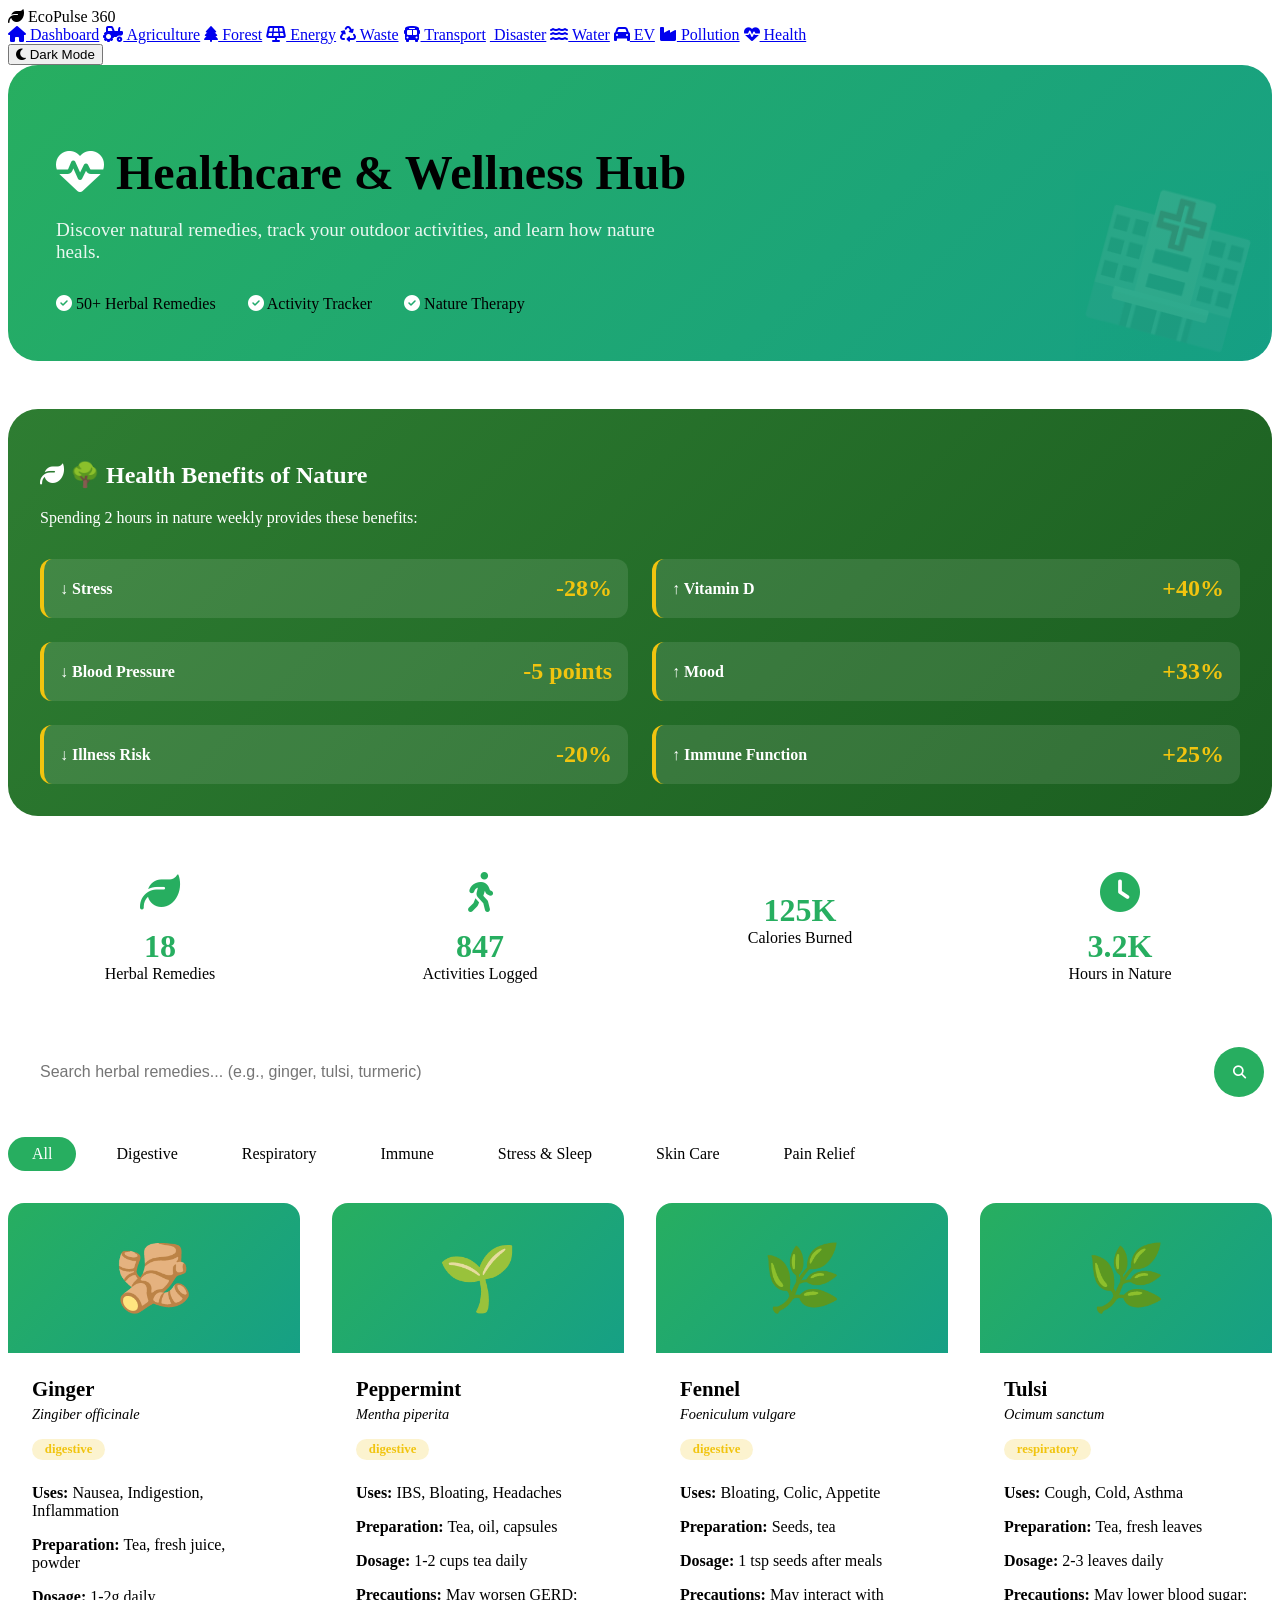
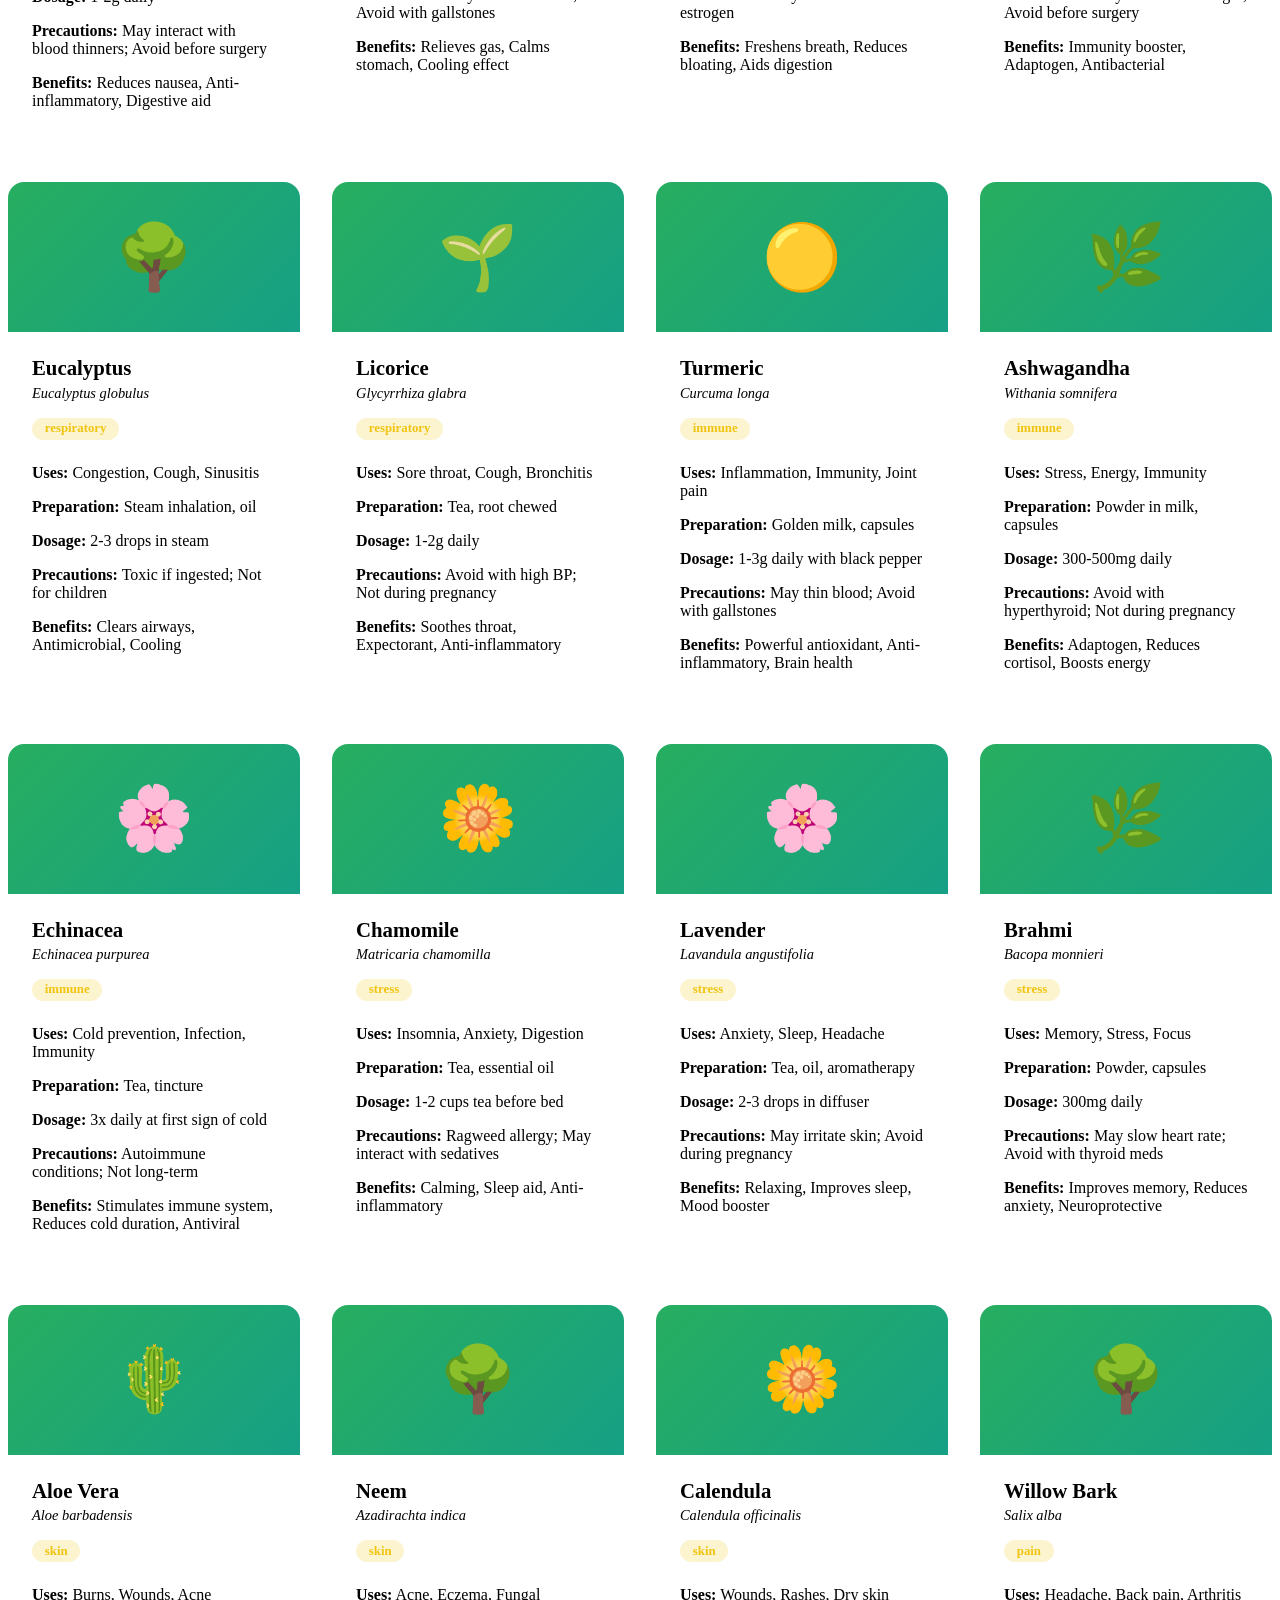
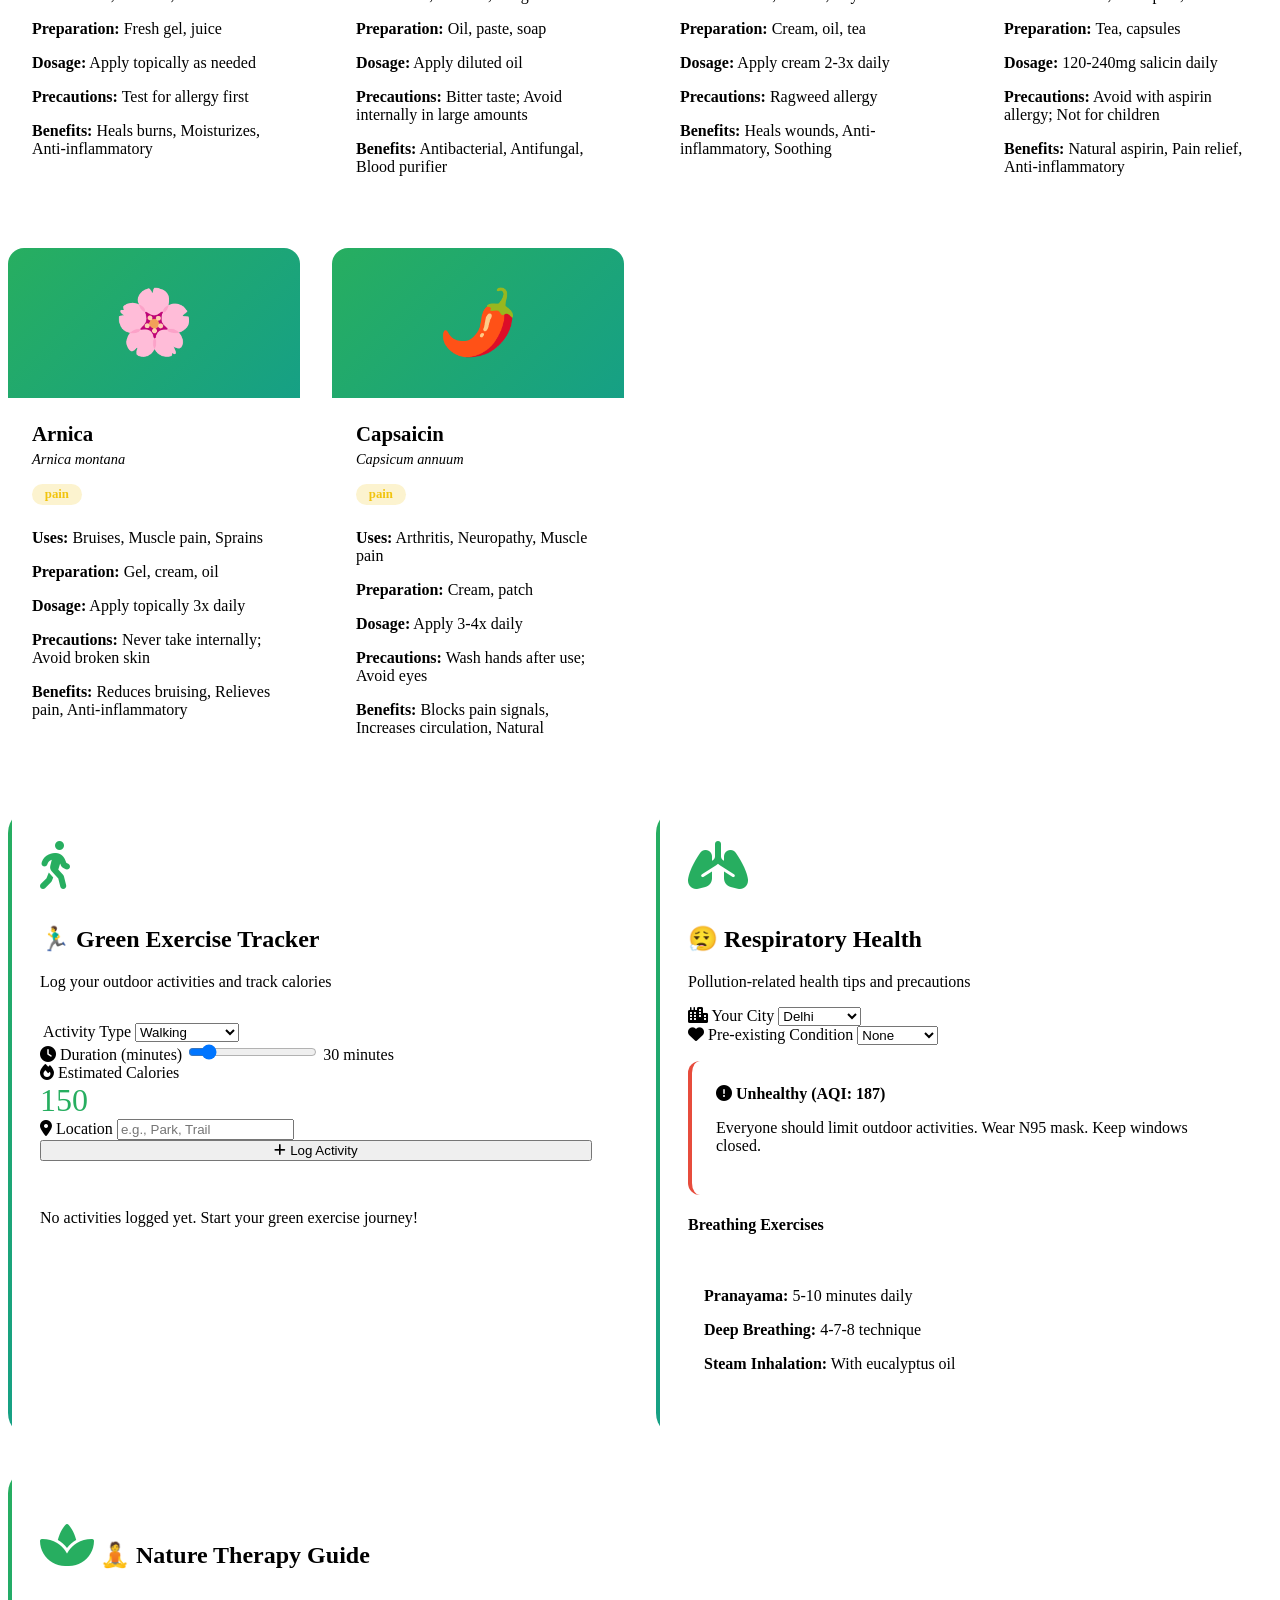
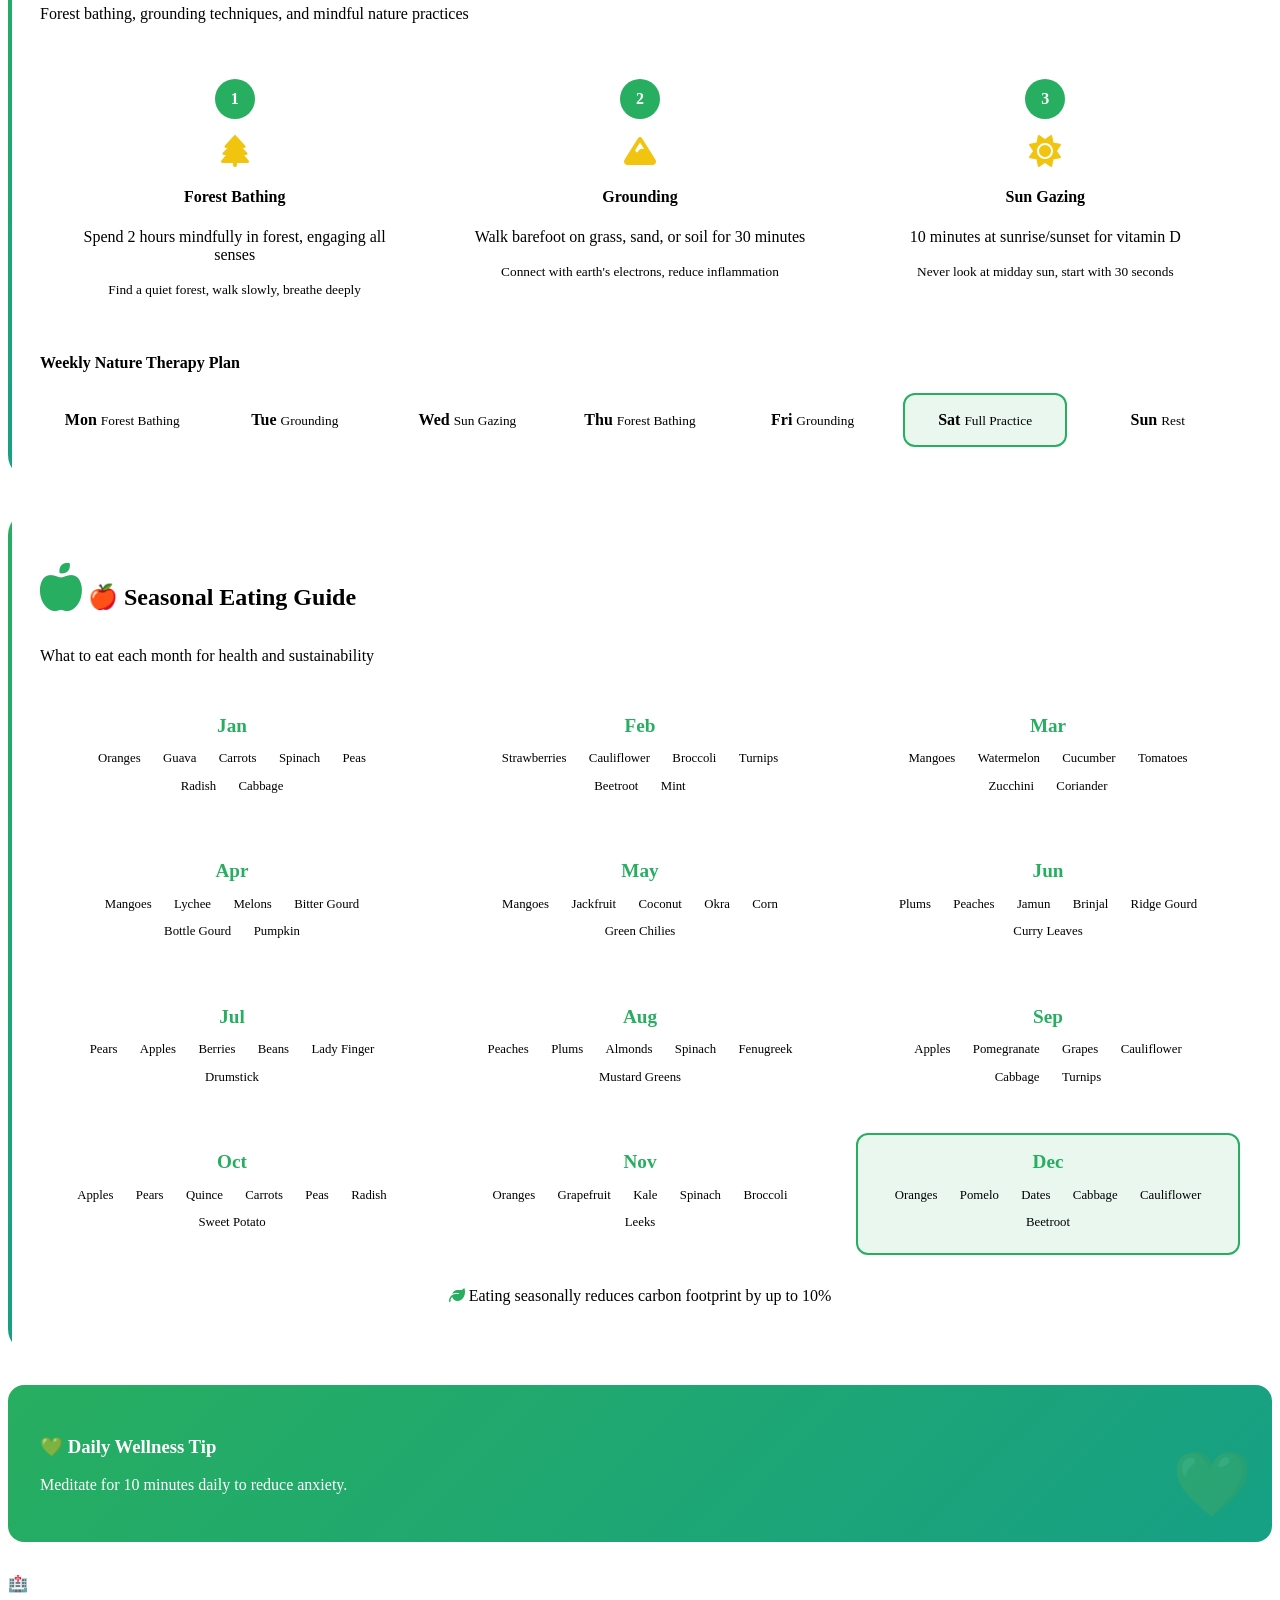
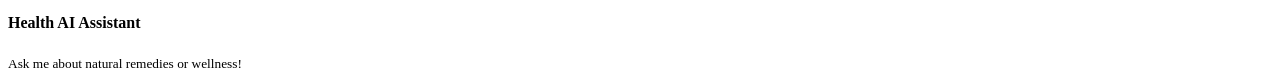
==== healthcare.html @ 7c6b1d1d "Add files via upload" ====
<!DOCTYPE html>
<html lang="en" data-theme="dark">
<head>
    <meta charset="UTF-8">
    <meta name="viewport" content="width=device-width, initial-scale=1.0">
    <title>EcoPulse 360 - Healthcare & Wellness Hub</title>
    <link rel="stylesheet" href="https://cdnjs.cloudflare.com/ajax/libs/font-awesome/6.4.0/css/all.min.css">
    <link rel="stylesheet" href="css/style.css">
    <style>
        /* Healthcare Module Specific Styles */
        .healthcare-hero {
            background: linear-gradient(135deg, #27ae60, #16a085);
            border-radius: 30px;
            padding: 3rem;
            margin-bottom: 3rem;
            position: relative;
            overflow: hidden;
        }
        
        .healthcare-hero::before {
            content: '🏥';
            position: absolute;
            right: 20px;
            bottom: 20px;
            font-size: 8rem;
            opacity: 0.1;
            transform: rotate(15deg);
        }
        
        .health-stats {
            display: grid;
            grid-template-columns: repeat(4, 1fr);
            gap: 1rem;
            margin-bottom: 2rem;
        }
        
        .health-stat-card {
            background: var(--bg-card);
            border-radius: 16px;
            padding: 1.5rem;
            text-align: center;
            border: 1px solid var(--border-color);
            transition: all 0.3s ease;
        }
        
        .health-stat-card:hover {
            transform: translateY(-5px);
            border-color: #27ae60;
            box-shadow: 0 10px 30px rgba(39, 174, 96, 0.2);
        }
        
        .health-stat-icon {
            font-size: 2.5rem;
            color: #27ae60;
            margin-bottom: 1rem;
        }
        
        .health-stat-value {
            font-size: 2rem;
            font-weight: 700;
            color: #27ae60;
        }
        
        .calculator-grid {
            display: grid;
            grid-template-columns: repeat(auto-fit, minmax(400px, 1fr));
            gap: 2rem;
            margin: 2rem 0;
        }
        
        .health-card {
            background: var(--bg-card);
            border-radius: 24px;
            padding: 2rem;
            border: 1px solid var(--border-color);
            transition: all 0.3s ease;
            position: relative;
            overflow: hidden;
        }
        
        .health-card:hover {
            transform: translateY(-5px);
            border-color: #27ae60;
            box-shadow: 0 20px 40px rgba(39, 174, 96, 0.2);
        }
        
        .health-card::after {
            content: '';
            position: absolute;
            top: 0;
            left: 0;
            width: 4px;
            height: 100%;
            background: linear-gradient(180deg, #27ae60, #16a085);
        }
        
        .health-icon {
            font-size: 3rem;
            margin-bottom: 1rem;
            color: #27ae60;
            animation: float 3s ease-in-out infinite;
        }
        
        .herb-grid {
            display: grid;
            grid-template-columns: repeat(auto-fit, minmax(280px, 1fr));
            gap: 2rem;
            margin: 2rem 0;
        }
        
        .herb-card {
            background: var(--bg-primary);
            border-radius: 16px;
            overflow: hidden;
            border: 1px solid var(--border-color);
            transition: all 0.3s ease;
        }
        
        .herb-card:hover {
            transform: translateY(-5px);
            border-color: #27ae60;
            box-shadow: 0 10px 30px rgba(39, 174, 96, 0.2);
        }
        
        .herb-image {
            height: 150px;
            background: linear-gradient(135deg, #27ae60, #16a085);
            display: flex;
            align-items: center;
            justify-content: center;
            font-size: 4rem;
            color: white;
        }
        
        .herb-content {
            padding: 1.5rem;
        }
        
        .herb-name {
            font-size: 1.3rem;
            font-weight: 600;
            margin-bottom: 0.3rem;
        }
        
        .herb-scientific {
            font-style: italic;
            color: var(--text-secondary);
            font-size: 0.9rem;
            margin-bottom: 1rem;
        }
        
        .precaution-badge {
            display: inline-block;
            padding: 0.2rem 0.8rem;
            background: rgba(241, 196, 15, 0.2);
            color: #f1c40f;
            border-radius: 20px;
            font-size: 0.8rem;
            font-weight: 600;
            margin-right: 0.5rem;
            margin-bottom: 0.5rem;
        }
        
        .nature-benefits {
            background: linear-gradient(135deg, #2e7d32, #1b5e20);
            border-radius: 30px;
            padding: 2rem;
            margin: 2rem 0;
            color: white;
        }
        
        .benefits-grid {
            display: grid;
            grid-template-columns: repeat(2, 1fr);
            gap: 1.5rem;
            margin-top: 2rem;
        }
        
        .benefit-item {
            display: flex;
            justify-content: space-between;
            align-items: center;
            padding: 1rem;
            background: rgba(255,255,255,0.1);
            border-radius: 12px;
            border-left: 4px solid #f1c40f;
        }
        
        .benefit-label {
            font-weight: 600;
        }
        
        .benefit-value {
            font-size: 1.5rem;
            font-weight: 700;
            color: #f1c40f;
        }
        
        .exercise-log {
            max-height: 300px;
            overflow-y: auto;
            margin: 1rem 0;
        }
        
        .log-entry {
            display: flex;
            justify-content: space-between;
            align-items: center;
            padding: 1rem;
            background: var(--bg-primary);
            border-radius: 8px;
            margin-bottom: 0.5rem;
            border-left: 4px solid #27ae60;
        }
        
        .log-date {
            color: var(--text-muted);
            font-size: 0.9rem;
        }
        
        .log-activity {
            font-weight: 600;
        }
        
        .log-calories {
            color: #27ae60;
            font-weight: 600;
        }
        
        .therapy-guide {
            display: grid;
            grid-template-columns: repeat(3, 1fr);
            gap: 1rem;
            margin: 2rem 0;
        }
        
        .therapy-step {
            text-align: center;
            padding: 1.5rem;
            background: var(--bg-primary);
            border-radius: 12px;
            position: relative;
        }
        
        .step-number {
            width: 40px;
            height: 40px;
            background: #27ae60;
            color: white;
            border-radius: 50%;
            display: flex;
            align-items: center;
            justify-content: center;
            font-weight: 700;
            margin: 0 auto 1rem;
        }
        
        .seasonal-calendar {
            display: grid;
            grid-template-columns: repeat(3, 1fr);
            gap: 1.5rem;
            margin: 2rem 0;
        }
        
        .month-card {
            background: var(--bg-primary);
            border-radius: 12px;
            padding: 1rem;
            text-align: center;
            border: 2px solid transparent;
            transition: all 0.3s ease;
        }
        
        .month-card.current {
            border-color: #27ae60;
            background: rgba(39, 174, 96, 0.1);
        }
        
        .month-name {
            font-size: 1.2rem;
            font-weight: 600;
            margin-bottom: 0.5rem;
            color: #27ae60;
        }
        
        .food-item {
            display: inline-block;
            padding: 0.2rem 0.5rem;
            background: var(--bg-card);
            border-radius: 20px;
            font-size: 0.8rem;
            margin: 0.2rem;
        }
        
        .respiratory-card {
            background: var(--bg-primary);
            border-radius: 12px;
            padding: 1.5rem;
            margin: 1rem 0;
            border-left: 4px solid;
        }
        
        .respiratory-card.green { border-left-color: #27ae60; }
        .respiratory-card.yellow { border-left-color: #f1c40f; }
        .respiratory-card.red { border-left-color: #e74c3c; }
        
        .search-box {
            background: var(--bg-card);
            border-radius: 50px;
            padding: 0.5rem;
            display: flex;
            align-items: center;
            border: 2px solid var(--border-color);
            margin: 2rem 0;
        }
        
        .search-box input {
            flex: 1;
            padding: 0.8rem 1.5rem;
            background: transparent;
            border: none;
            color: var(--text-primary);
            font-size: 1rem;
        }
        
        .search-box input:focus {
            outline: none;
        }
        
        .search-box button {
            width: 50px;
            height: 50px;
            border-radius: 50%;
            background: #27ae60;
            border: none;
            color: white;
            cursor: pointer;
        }
        
        .category-pills {
            display: flex;
            gap: 1rem;
            flex-wrap: wrap;
            margin: 1rem 0;
        }
        
        .pill {
            padding: 0.5rem 1.5rem;
            background: var(--bg-card);
            border: 1px solid var(--border-color);
            border-radius: 30px;
            cursor: pointer;
            transition: all 0.3s ease;
        }
        
        .pill:hover {
            border-color: #27ae60;
        }
        
        .pill.active {
            background: #27ae60;
            color: white;
            border-color: #27ae60;
        }
        
        .health-tip {
            background: linear-gradient(135deg, #27ae60, #16a085);
            color: white;
            padding: 2rem;
            border-radius: 16px;
            margin: 2rem 0;
            position: relative;
            overflow: hidden;
        }
        
        .health-tip::before {
            content: '💚';
            position: absolute;
            right: 20px;
            bottom: 20px;
            font-size: 4rem;
            opacity: 0.2;
        }
        
        @keyframes float {
            0%, 100% { transform: translateY(0); }
            50% { transform: translateY(-10px); }
        }
        
        @keyframes pulse {
            0%, 100% { transform: scale(1); }
            50% { transform: scale(1.05); }
        }
        
        .pulse-animation {
            animation: pulse 2s infinite;
        }
        
        .nature-icon {
            font-size: 2rem;
            color: #f1c40f;
        }
    </style>
</head>
<body>
    <!-- Navigation -->
    <nav class="navbar">
        <div class="logo">
            <i class="fas fa-leaf"></i>
            <span>EcoPulse 360</span>
        </div>
        <div class="nav-links">
            <a href="index.html"><i class="fas fa-home"></i> Dashboard</a>
            <a href="agriculture.html"><i class="fas fa-tractor"></i> Agriculture</a>
            <a href="forest.html"><i class="fas fa-tree"></i> Forest</a>
            <a href="energy.html"><i class="fas fa-solar-panel"></i> Energy</a>
            <a href="waste.html"><i class="fas fa-recycle"></i> Waste</a>
            <a href="transport.html"><i class="fas fa-bus"></i> Transport</a>
            <a href="disaster.html"><i class="fas fa-house-flood"></i> Disaster</a>
            <a href="water.html"><i class="fas fa-water"></i> Water</a>
            <a href="ev.html"><i class="fas fa-car"></i> EV</a>
            <a href="pollution.html"><i class="fas fa-industry"></i> Pollution</a>
            <a href="healthcare.html" class="active"><i class="fas fa-heartbeat"></i> Health</a>
        </div>
        <div class="nav-right">
            <button class="theme-toggle" id="themeToggle">
                <i class="fas fa-moon"></i> Dark Mode
            </button>
        </div>
    </nav>

    <!-- Main Container -->
    <div class="dashboard-container">
        <!-- Hero Section -->
        <div class="healthcare-hero">
            <h1 style="font-size: 3rem; margin-bottom: 0.5rem;">
                <i class="fas fa-heartbeat" style="color: #fff;"></i> 
                Healthcare & Wellness Hub
            </h1>
            <p style="color: rgba(255,255,255,0.9); font-size: 1.2rem; max-width: 600px;">
                Discover natural remedies, track your outdoor activities, and learn how nature heals.
            </p>
            <div style="display: flex; gap: 2rem; margin-top: 2rem;">
                <div><i class="fas fa-check-circle" style="color: #fff;"></i> 50+ Herbal Remedies</div>
                <div><i class="fas fa-check-circle" style="color: #fff;"></i> Activity Tracker</div>
                <div><i class="fas fa-check-circle" style="color: #fff;"></i> Nature Therapy</div>
            </div>
        </div>

        <!-- Health Benefits of Nature Counter -->
        <div class="nature-benefits">
            <h2><i class="fas fa-leaf"></i> 🌳 Health Benefits of Nature</h2>
            <p>Spending 2 hours in nature weekly provides these benefits:</p>
            
            <div class="benefits-grid">
                <div class="benefit-item">
                    <span class="benefit-label">↓ Stress</span>
                    <span class="benefit-value">-28%</span>
                </div>
                <div class="benefit-item">
                    <span class="benefit-label">↑ Vitamin D</span>
                    <span class="benefit-value">+40%</span>
                </div>
                <div class="benefit-item">
                    <span class="benefit-label">↓ Blood Pressure</span>
                    <span class="benefit-value">-5 points</span>
                </div>
                <div class="benefit-item">
                    <span class="benefit-label">↑ Mood</span>
                    <span class="benefit-value">+33%</span>
                </div>
                <div class="benefit-item">
                    <span class="benefit-label">↓ Illness Risk</span>
                    <span class="benefit-value">-20%</span>
                </div>
                <div class="benefit-item">
                    <span class="benefit-label">↑ Immune Function</span>
                    <span class="benefit-value">+25%</span>
                </div>
            </div>
        </div>

        <!-- Quick Stats -->
        <div class="health-stats">
            <div class="health-stat-card">
                <i class="fas fa-leaf health-stat-icon"></i>
                <div class="health-stat-value" id="totalHerbs">52</div>
                <div class="stat-label">Herbal Remedies</div>
            </div>
            <div class="health-stat-card">
                <i class="fas fa-walking health-stat-icon"></i>
                <div class="health-stat-value" id="totalActivities">847</div>
                <div class="stat-label">Activities Logged</div>
            </div>
            <div class="health-stat-card">
                <i class="fas fa-calories health-stat-icon"></i>
                <div class="health-stat-value" id="totalCalories">125K</div>
                <div class="stat-label">Calories Burned</div>
            </div>
            <div class="health-stat-card">
                <i class="fas fa-clock health-stat-icon"></i>
                <div class="health-stat-value" id="natureHours">3.2K</div>
                <div class="stat-label">Hours in Nature</div>
            </div>
        </div>

        <!-- Search Box for Herbal Medicine -->
        <div class="search-box">
            <input type="text" id="herbSearch" placeholder="Search herbal remedies... (e.g., ginger, tulsi, turmeric)" onkeyup="searchHerbs()">
            <button onclick="searchHerbs()"><i class="fas fa-search"></i></button>
        </div>

        <!-- Category Pills -->
        <div class="category-pills">
            <span class="pill active" onclick="filterHerbs('all')">All</span>
            <span class="pill" onclick="filterHerbs('digestive')">Digestive</span>
            <span class="pill" onclick="filterHerbs('respiratory')">Respiratory</span>
            <span class="pill" onclick="filterHerbs('immune')">Immune</span>
            <span class="pill" onclick="filterHerbs('stress')">Stress & Sleep</span>
            <span class="pill" onclick="filterHerbs('skin')">Skin Care</span>
            <span class="pill" onclick="filterHerbs('pain')">Pain Relief</span>
        </div>

        <!-- 1. HERBAL MEDICINE DATABASE -->
        <div class="herb-grid" id="herbGrid">
            <!-- Herbs will be populated by JavaScript -->
        </div>

        <!-- Main Grid -->
        <div class="calculator-grid">
            <!-- 2. GREEN EXERCISE TRACKER -->
            <div class="health-card">
                <i class="fas fa-walking health-icon"></i>
                <h2>🏃‍♂️ Green Exercise Tracker</h2>
                <p style="color: var(--text-secondary);">Log your outdoor activities and track calories</p>
                
                <div style="margin: 2rem 0;">
                    <div class="form-group">
                        <label><i class="fas fa-activity"></i> Activity Type</label>
                        <select id="activityType" class="form-control">
                            <option value="walking">Walking</option>
                            <option value="hiking">Hiking</option>
                            <option value="running">Running</option>
                            <option value="cycling">Cycling</option>
                            <option value="gardening">Gardening</option>
                            <option value="yoga">Outdoor Yoga</option>
                        </select>
                    </div>
                    
                    <div class="form-group">
                        <label><i class="fas fa-clock"></i> Duration (minutes)</label>
                        <input type="range" id="activityDuration" min="10" max="180" value="30" step="5" oninput="updateCalories()">
                        <span id="durationValue">30 minutes</span>
                    </div>
                    
                    <div class="form-group">
                        <label><i class="fas fa-fire"></i> Estimated Calories</label>
                        <div style="font-size: 2rem; color: #27ae60;" id="calorieEstimate">150</div>
                    </div>
                    
                    <div class="form-group">
                        <label><i class="fas fa-map-marker-alt"></i> Location</label>
                        <input type="text" id="activityLocation" class="form-control" placeholder="e.g., Park, Trail">
                    </div>
                    
                    <button class="btn btn-primary" style="width: 100%;" onclick="logActivity()">
                        <i class="fas fa-plus"></i> Log Activity
                    </button>
                </div>
                
                <div class="exercise-log" id="exerciseLog">
                    <!-- Exercise logs will appear here -->
                </div>
            </div>

            <!-- 3. RESPIRATORY HEALTH -->
            <div class="health-card">
                <i class="fas fa-lungs health-icon"></i>
                <h2>😮‍💨 Respiratory Health</h2>
                <p style="color: var(--text-secondary);">Pollution-related health tips and precautions</p>
                
                <div class="form-group">
                    <label><i class="fas fa-city"></i> Your City</label>
                    <select id="respiratoryCity" class="form-control" onchange="updateRespiratoryTips()">
                        <option value="delhi">Delhi</option>
                        <option value="mumbai">Mumbai</option>
                        <option value="bangalore">Bangalore</option>
                        <option value="chennai">Chennai</option>
                        <option value="kolkata">Kolkata</option>
                    </select>
                </div>
                
                <div class="form-group">
                    <label><i class="fas fa-heart"></i> Pre-existing Condition</label>
                    <select id="respiratoryCondition" class="form-control" onchange="updateRespiratoryTips()">
                        <option value="none">None</option>
                        <option value="asthma">Asthma</option>
                        <option value="allergies">Allergies</option>
                        <option value="copd">COPD</option>
                        <option value="bronchitis">Bronchitis</option>
                    </select>
                </div>
                
                <div id="respiratoryTips">
                    <div class="respiratory-card green">
                        <strong><i class="fas fa-check-circle"></i> Good Air Quality Today</strong>
                        <p>Perfect for outdoor activities. Enjoy your time outside!</p>
                    </div>
                    <div class="respiratory-card yellow">
                        <strong><i class="fas fa-exclamation-triangle"></i> Moderate Pollution</strong>
                        <p>Sensitive individuals should limit prolonged exertion.</p>
                    </div>
                    <div class="respiratory-card red">
                        <strong><i class="fas fa-exclamation-circle"></i> High Pollution Alert</strong>
                        <p>Wear N95 mask outdoors. Keep windows closed.</p>
                    </div>
                </div>
                
                <div style="margin-top: 1rem;">
                    <h4>Breathing Exercises</h4>
                    <div class="therapy-step" style="text-align: left; padding: 1rem;">
                        <p><strong>Pranayama:</strong> 5-10 minutes daily</p>
                        <p><strong>Deep Breathing:</strong> 4-7-8 technique</p>
                        <p><strong>Steam Inhalation:</strong> With eucalyptus oil</p>
                    </div>
                </div>
            </div>
        </div>

        <!-- 4. NATURE THERAPY GUIDE -->
        <div class="health-card" style="margin-top: 2rem;">
            <h2><i class="fas fa-spa health-icon"></i> 🧘 Nature Therapy Guide</h2>
            <p style="color: var(--text-secondary);">Forest bathing, grounding techniques, and mindful nature practices</p>
            
            <div class="therapy-guide">
                <div class="therapy-step">
                    <div class="step-number">1</div>
                    <i class="fas fa-tree nature-icon"></i>
                    <h4>Forest Bathing</h4>
                    <p>Spend 2 hours mindfully in forest, engaging all senses</p>
                    <small>Find a quiet forest, walk slowly, breathe deeply</small>
                </div>
                
                <div class="therapy-step">
                    <div class="step-number">2</div>
                    <i class="fas fa-mountain nature-icon"></i>
                    <h4>Grounding</h4>
                    <p>Walk barefoot on grass, sand, or soil for 30 minutes</p>
                    <small>Connect with earth's electrons, reduce inflammation</small>
                </div>
                
                <div class="therapy-step">
                    <div class="step-number">3</div>
                    <i class="fas fa-sun nature-icon"></i>
                    <h4>Sun Gazing</h4>
                    <p>10 minutes at sunrise/sunset for vitamin D</p>
                    <small>Never look at midday sun, start with 30 seconds</small>
                </div>
            </div>
            
            <div style="margin-top: 2rem;">
                <h4>Weekly Nature Therapy Plan</h4>
                <div style="display: grid; grid-template-columns: repeat(7, 1fr); gap: 0.5rem;">
                    <div class="month-card">
                        <strong>Mon</strong>
                        <small>Forest Bathing</small>
                    </div>
                    <div class="month-card">
                        <strong>Tue</strong>
                        <small>Grounding</small>
                    </div>
                    <div class="month-card">
                        <strong>Wed</strong>
                        <small>Sun Gazing</small>
                    </div>
                    <div class="month-card">
                        <strong>Thu</strong>
                        <small>Forest Bathing</small>
                    </div>
                    <div class="month-card">
                        <strong>Fri</strong>
                        <small>Grounding</small>
                    </div>
                    <div class="month-card current">
                        <strong>Sat</strong>
                        <small>Full Practice</small>
                    </div>
                    <div class="month-card">
                        <strong>Sun</strong>
                        <small>Rest</small>
                    </div>
                </div>
            </div>
        </div>

        <!-- 5. SEASONAL EATING GUIDE -->
        <div class="health-card" style="margin-top: 2rem;">
            <h2><i class="fas fa-apple-alt health-icon"></i> 🍎 Seasonal Eating Guide</h2>
            <p style="color: var(--text-secondary);">What to eat each month for health and sustainability</p>
            
            <div class="seasonal-calendar" id="seasonalCalendar">
                <!-- Calendar will be populated by JavaScript -->
            </div>
            
            <div style="margin-top: 2rem; text-align: center;">
                <p><i class="fas fa-leaf" style="color: #27ae60;"></i> Eating seasonally reduces carbon footprint by up to 10%</p>
            </div>
        </div>

        <!-- Health Tip -->
        <div class="health-tip">
            <h3>💚 Daily Wellness Tip</h3>
            <p id="dailyHealthTip">Start your day with a glass of warm water and lemon to boost immunity.</p>
        </div>
    </div>

    <!-- AI Assistant -->
    <div class="ai-assistant">
        <div class="ai-header">
            <div class="ai-avatar">🏥</div>
            <div>
                <h4>Health AI Assistant</h4>
                <small>Ask me about natural remedies or wellness!</small>
            </div>
        </div>
        <div class="ai-chat-body" style="display: none;">
            <div class="message ai">
                <div class="message-content">
                    Hi! I'm your wellness expert. Ask me about herbal remedies, breathing exercises, or nature therapy! 🌿
                </div>
            </div>
        </div>
    </div>

    <script>
        // ===== HERBAL MEDICINE DATABASE =====
        const herbs = [
            // Digestive Herbs
            { id: 1, name: 'Ginger', scientific: 'Zingiber officinale', image: '🫚', category: 'digestive', uses: ['Nausea', 'Indigestion', 'Inflammation'], preparation: 'Tea, fresh juice, powder', dosage: '1-2g daily', precautions: ['May interact with blood thinners', 'Avoid before surgery'], benefits: ['Reduces nausea', 'Anti-inflammatory', 'Digestive aid'] },
            { id: 2, name: 'Peppermint', scientific: 'Mentha piperita', image: '🌱', category: 'digestive', uses: ['IBS', 'Bloating', 'Headaches'], preparation: 'Tea, oil, capsules', dosage: '1-2 cups tea daily', precautions: ['May worsen GERD', 'Avoid with gallstones'], benefits: ['Relieves gas', 'Calms stomach', 'Cooling effect'] },
            { id: 3, name: 'Fennel', scientific: 'Foeniculum vulgare', image: '🌿', category: 'digestive', uses: ['Bloating', 'Colic', 'Appetite'], preparation: 'Seeds, tea', dosage: '1 tsp seeds after meals', precautions: ['May interact with estrogen'], benefits: ['Freshens breath', 'Reduces bloating', 'Aids digestion'] },
            
            // Respiratory Herbs
            { id: 4, name: 'Tulsi', scientific: 'Ocimum sanctum', image: '🌿', category: 'respiratory', uses: ['Cough', 'Cold', 'Asthma'], preparation: 'Tea, fresh leaves', dosage: '2-3 leaves daily', precautions: ['May lower blood sugar', 'Avoid before surgery'], benefits: ['Immunity booster', 'Adaptogen', 'Antibacterial'] },
            { id: 5, name: 'Eucalyptus', scientific: 'Eucalyptus globulus', image: '🌳', category: 'respiratory', uses: ['Congestion', 'Cough', 'Sinusitis'], preparation: 'Steam inhalation, oil', dosage: '2-3 drops in steam', precautions: ['Toxic if ingested', 'Not for children'], benefits: ['Clears airways', 'Antimicrobial', 'Cooling'] },
            { id: 6, name: 'Licorice', scientific: 'Glycyrrhiza glabra', image: '🌱', category: 'respiratory', uses: ['Sore throat', 'Cough', 'Bronchitis'], preparation: 'Tea, root chewed', dosage: '1-2g daily', precautions: ['Avoid with high BP', 'Not during pregnancy'], benefits: ['Soothes throat', 'Expectorant', 'Anti-inflammatory'] },
            
            // Immune Herbs
            { id: 7, name: 'Turmeric', scientific: 'Curcuma longa', image: '🟡', category: 'immune', uses: ['Inflammation', 'Immunity', 'Joint pain'], preparation: 'Golden milk, capsules', dosage: '1-3g daily with black pepper', precautions: ['May thin blood', 'Avoid with gallstones'], benefits: ['Powerful antioxidant', 'Anti-inflammatory', 'Brain health'] },
            { id: 8, name: 'Ashwagandha', scientific: 'Withania somnifera', image: '🌿', category: 'immune', uses: ['Stress', 'Energy', 'Immunity'], preparation: 'Powder in milk, capsules', dosage: '300-500mg daily', precautions: ['Avoid with hyperthyroid', 'Not during pregnancy'], benefits: ['Adaptogen', 'Reduces cortisol', 'Boosts energy'] },
            { id: 9, name: 'Echinacea', scientific: 'Echinacea purpurea', image: '🌸', category: 'immune', uses: ['Cold prevention', 'Infection', 'Immunity'], preparation: 'Tea, tincture', dosage: '3x daily at first sign of cold', precautions: ['Autoimmune conditions', 'Not long-term'], benefits: ['Stimulates immune system', 'Reduces cold duration', 'Antiviral'] },
            
            // Stress & Sleep
            { id: 10, name: 'Chamomile', scientific: 'Matricaria chamomilla', image: '🌼', category: 'stress', uses: ['Insomnia', 'Anxiety', 'Digestion'], preparation: 'Tea, essential oil', dosage: '1-2 cups tea before bed', precautions: ['Ragweed allergy', 'May interact with sedatives'], benefits: ['Calming', 'Sleep aid', 'Anti-inflammatory'] },
            { id: 11, name: 'Lavender', scientific: 'Lavandula angustifolia', image: '🌸', category: 'stress', uses: ['Anxiety', 'Sleep', 'Headache'], preparation: 'Tea, oil, aromatherapy', dosage: '2-3 drops in diffuser', precautions: ['May irritate skin', 'Avoid during pregnancy'], benefits: ['Relaxing', 'Improves sleep', 'Mood booster'] },
            { id: 12, name: 'Brahmi', scientific: 'Bacopa monnieri', image: '🌿', category: 'stress', uses: ['Memory', 'Stress', 'Focus'], preparation: 'Powder, capsules', dosage: '300mg daily', precautions: ['May slow heart rate', 'Avoid with thyroid meds'], benefits: ['Improves memory', 'Reduces anxiety', 'Neuroprotective'] },
            
            // Skin Care
            { id: 13, name: 'Aloe Vera', scientific: 'Aloe barbadensis', image: '🌵', category: 'skin', uses: ['Burns', 'Wounds', 'Acne'], preparation: 'Fresh gel, juice', dosage: 'Apply topically as needed', precautions: ['Test for allergy first'], benefits: ['Heals burns', 'Moisturizes', 'Anti-inflammatory'] },
            { id: 14, name: 'Neem', scientific: 'Azadirachta indica', image: '🌳', category: 'skin', uses: ['Acne', 'Eczema', 'Fungal'], preparation: 'Oil, paste, soap', dosage: 'Apply diluted oil', precautions: ['Bitter taste', 'Avoid internally in large amounts'], benefits: ['Antibacterial', 'Antifungal', 'Blood purifier'] },
            { id: 15, name: 'Calendula', scientific: 'Calendula officinalis', image: '🌼', category: 'skin', uses: ['Wounds', 'Rashes', 'Dry skin'], preparation: 'Cream, oil, tea', dosage: 'Apply cream 2-3x daily', precautions: ['Ragweed allergy'], benefits: ['Heals wounds', 'Anti-inflammatory', 'Soothing'] },
            
            // Pain Relief
            { id: 16, name: 'Willow Bark', scientific: 'Salix alba', image: '🌳', category: 'pain', uses: ['Headache', 'Back pain', 'Arthritis'], preparation: 'Tea, capsules', dosage: '120-240mg salicin daily', precautions: ['Avoid with aspirin allergy', 'Not for children'], benefits: ['Natural aspirin', 'Pain relief', 'Anti-inflammatory'] },
            { id: 17, name: 'Arnica', scientific: 'Arnica montana', image: '🌸', category: 'pain', uses: ['Bruises', 'Muscle pain', 'Sprains'], preparation: 'Gel, cream, oil', dosage: 'Apply topically 3x daily', precautions: ['Never take internally', 'Avoid broken skin'], benefits: ['Reduces bruising', 'Relieves pain', 'Anti-inflammatory'] },
            { id: 18, name: 'Capsaicin', scientific: 'Capsicum annuum', image: '🌶️', category: 'pain', uses: ['Arthritis', 'Neuropathy', 'Muscle pain'], preparation: 'Cream, patch', dosage: 'Apply 3-4x daily', precautions: ['Wash hands after use', 'Avoid eyes'], benefits: ['Blocks pain signals', 'Increases circulation', 'Natural'] }
        ];

        // ===== EXERCISE TRACKER =====
        let exerciseLogs = JSON.parse(localStorage.getItem('exerciseLogs')) || [];

        // ===== SEASONAL FOOD DATABASE =====
        const seasonalFoods = {
            jan: ['Oranges', 'Guava', 'Carrots', 'Spinach', 'Peas', 'Radish', 'Cabbage'],
            feb: ['Strawberries', 'Cauliflower', 'Broccoli', 'Turnips', 'Beetroot', 'Mint'],
            mar: ['Mangoes', 'Watermelon', 'Cucumber', 'Tomatoes', 'Zucchini', 'Coriander'],
            apr: ['Mangoes', 'Lychee', 'Melons', 'Bitter Gourd', 'Bottle Gourd', 'Pumpkin'],
            may: ['Mangoes', 'Jackfruit', 'Coconut', 'Okra', 'Corn', 'Green Chilies'],
            jun: ['Plums', 'Peaches', 'Jamun', 'Brinjal', 'Ridge Gourd', 'Curry Leaves'],
            jul: ['Pears', 'Apples', 'Berries', 'Beans', 'Lady Finger', 'Drumstick'],
            aug: ['Peaches', 'Plums', 'Almonds', 'Spinach', 'Fenugreek', 'Mustard Greens'],
            sep: ['Apples', 'Pomegranate', 'Grapes', 'Cauliflower', 'Cabbage', 'Turnips'],
            oct: ['Apples', 'Pears', 'Quince', 'Carrots', 'Peas', 'Radish', 'Sweet Potato'],
            nov: ['Oranges', 'Grapefruit', 'Kale', 'Spinach', 'Broccoli', 'Leeks'],
            dec: ['Oranges', 'Pomelo', 'Dates', 'Cabbage', 'Cauliflower', 'Beetroot']
        };

        // Current month
        const currentMonth = new Date().getMonth();
        const monthNames = ['Jan', 'Feb', 'Mar', 'Apr', 'May', 'Jun', 'Jul', 'Aug', 'Sep', 'Oct', 'Nov', 'Dec'];

        // Initialize
        document.addEventListener('DOMContentLoaded', function() {
            displayHerbs(herbs);
            displayExerciseLogs();
            displaySeasonalCalendar();
            updateRespiratoryTips();
            updateNatureBenefits();
            document.getElementById('totalHerbs').textContent = herbs.length;
            
            // Start daily health tip rotation
            rotateHealthTips();
            setInterval(rotateHealthTips, 86400000); // Change daily
        });

        // ===== 1. HERBAL MEDICINE DATABASE =====
        function displayHerbs(herbsToShow) {
            const grid = document.getElementById('herbGrid');
            grid.innerHTML = herbsToShow.map(herb => `
                <div class="herb-card">
                    <div class="herb-image">${herb.image}</div>
                    <div class="herb-content">
                        <div class="herb-name">${herb.name}</div>
                        <div class="herb-scientific">${herb.scientific}</div>
                        <div style="margin: 0.5rem 0;">
                            <span class="precaution-badge">${herb.category}</span>
                        </div>
                        <p><strong>Uses:</strong> ${herb.uses.join(', ')}</p>
                        <p><strong>Preparation:</strong> ${herb.preparation}</p>
                        <p><strong>Dosage:</strong> ${herb.dosage}</p>
                        <p><strong>Precautions:</strong> ${herb.precautions.join('; ')}</p>
                        <p><strong>Benefits:</strong> ${herb.benefits.join(', ')}</p>
                    </div>
                </div>
            `).join('');
        }

        function searchHerbs() {
            const query = document.getElementById('herbSearch').value.toLowerCase();
            if (query.length < 2) {
                displayHerbs(herbs);
                return;
            }
            
            const filtered = herbs.filter(herb => 
                herb.name.toLowerCase().includes(query) ||
                herb.uses.some(u => u.toLowerCase().includes(query)) ||
                herb.category.includes(query)
            );
            displayHerbs(filtered);
        }

        function filterHerbs(category) {
            document.querySelectorAll('.pill').forEach(pill => pill.classList.remove('active'));
            event.target.classList.add('active');
            
            if (category === 'all') {
                displayHerbs(herbs);
            } else {
                const filtered = herbs.filter(herb => herb.category === category);
                displayHerbs(filtered);
            }
        }

        // ===== 2. GREEN EXERCISE TRACKER =====
        function updateCalories() {
            const duration = parseInt(document.getElementById('activityDuration').value);
            const activity = document.getElementById('activityType').value;
            
            document.getElementById('durationValue').textContent = duration + ' minutes';
            
            // Calories burned per minute for different activities
            const calorieRates = {
                'walking': 4,
                'hiking': 6,
                'running': 10,
                'cycling': 8,
                'gardening': 3,
                'yoga': 2.5
            };
            
            const calories = Math.round(duration * (calorieRates[activity] || 4));
            document.getElementById('calorieEstimate').textContent = calories;
        }

        function logActivity() {
            const activity = document.getElementById('activityType').value;
            const duration = parseInt(document.getElementById('activityDuration').value);
            const location = document.getElementById('activityLocation').value || 'Unknown location';
            const calories = parseInt(document.getElementById('calorieEstimate').textContent);
            
            const log = {
                id: Date.now(),
                date: new Date().toLocaleDateString(),
                activity: activity,
                duration: duration,
                location: location,
                calories: calories
            };
            
            exerciseLogs.unshift(log);
            localStorage.setItem('exerciseLogs', JSON.stringify(exerciseLogs));
            
            displayExerciseLogs();
            updateStats();
            
            // Clear form
            document.getElementById('activityLocation').value = '';
        }

        function displayExerciseLogs() {
            const container = document.getElementById('exerciseLog');
            container.innerHTML = '<h4>Recent Activities</h4>' + exerciseLogs.slice(0, 5).map(log => `
                <div class="log-entry">
                    <div>
                        <span class="log-date">${log.date}</span>
                        <span class="log-activity">${log.activity}</span>
                        <small>${log.duration} min • ${log.location}</small>
                    </div>
                    <div class="log-calories">${log.calories} cal</div>
                </div>
            `).join('');
            
            if (exerciseLogs.length === 0) {
                container.innerHTML = '<p>No activities logged yet. Start your green exercise journey!</p>';
            }
        }

        function updateStats() {
            const totalActivities = exerciseLogs.length;
            const totalCalories = exerciseLogs.reduce((sum, log) => sum + log.calories, 0);
            const totalMinutes = exerciseLogs.reduce((sum, log) => sum + log.duration, 0);
            
            document.getElementById('totalActivities').textContent = totalActivities;
            document.getElementById('totalCalories').textContent = (totalCalories / 1000).toFixed(1) + 'K';
            document.getElementById('natureHours').textContent = (totalMinutes / 60).toFixed(1) + 'K';
        }

        // ===== 3. RESPIRATORY HEALTH =====
        function updateRespiratoryTips() {
            const city = document.getElementById('respiratoryCity').value;
            const condition = document.getElementById('respiratoryCondition').value;
            
            // Simulate AQI based on city
            const aqiData = {
                'delhi': 187,
                'mumbai': 124,
                'bangalore': 76,
                'chennai': 82,
                'kolkata': 158
            };
            
            const aqi = aqiData[city];
            const container = document.getElementById('respiratoryTips');
            
            let tips = '';
            
            if (aqi <= 50) {
                tips = `
                    <div class="respiratory-card green">
                        <strong><i class="fas fa-check-circle"></i> Good Air Quality (AQI: ${aqi})</strong>
                        <p>Perfect for outdoor activities. Enjoy your time outside! ${condition !== 'none' ? 'Sensitive individuals should still monitor symptoms.' : ''}</p>
                    </div>
                `;
            } else if (aqi <= 100) {
                tips = `
                    <div class="respiratory-card green">
                        <strong><i class="fas fa-check-circle"></i> Moderate Air Quality (AQI: ${aqi})</strong>
                        <p>Good for most people. ${condition !== 'none' ? 'Sensitive individuals should limit prolonged exertion.' : 'Enjoy your outdoor time!'}</p>
                    </div>
                `;
            } else if (aqi <= 150) {
                tips = `
                    <div class="respiratory-card yellow">
                        <strong><i class="fas fa-exclamation-triangle"></i> Unhealthy for Sensitive Groups (AQI: ${aqi})</strong>
                        <p>${condition !== 'none' ? 'Limit outdoor activities. Wear mask if going out.' : 'Sensitive individuals should reduce outdoor time.'}</p>
                    </div>
                `;
            } else if (aqi <= 200) {
                tips = `
                    <div class="respiratory-card red">
                        <strong><i class="fas fa-exclamation-circle"></i> Unhealthy (AQI: ${aqi})</strong>
                        <p>Everyone should limit outdoor activities. Wear N95 mask. Keep windows closed. ${condition !== 'none' ? 'Stay indoors as much as possible.' : ''}</p>
                    </div>
                `;
            } else {
                tips = `
                    <div class="respiratory-card red">
                        <strong><i class="fas fa-exclamation-circle"></i> Very Unhealthy (AQI: ${aqi})</strong>
                        <p>HEALTH ALERT: Avoid all outdoor activities. Stay indoors with air purifier. Wear N95 mask if absolutely necessary.</p>
                    </div>
                `;
            }
            
            container.innerHTML = tips;
        }

        // ===== 4. NATURE THERAPY =====
        function updateNatureBenefits() {
            // Already displayed in static HTML with the benefits grid
        }

        // ===== 5. SEASONAL EATING GUIDE =====
        function displaySeasonalCalendar() {
            const calendar = document.getElementById('seasonalCalendar');
            calendar.innerHTML = monthNames.map((month, index) => `
                <div class="month-card ${index === currentMonth ? 'current' : ''}">
                    <div class="month-name">${month}</div>
                    <div style="font-size: 0.9rem;">
                        ${seasonalFoods[month.toLowerCase()]?.map(food => 
                            `<span class="food-item">${food}</span>`
                        ).join('')}
                    </div>
                </div>
            `).join('');
        }

        // ===== HEALTH TIPS ROTATION =====
        const healthTips = [
            "Start your day with a glass of warm water and lemon to boost immunity.",
            "Take 5 deep breaths every hour to reduce stress.",
            "Walk barefoot on grass for 10 minutes daily (grounding).",
            "Drink herbal tea instead of coffee for better sleep.",
            "Spend 20 minutes in sunlight before 10 AM for vitamin D.",
            "Practice gratitude - write 3 things you're thankful for daily.",
            "Take a 15-minute walk after meals for better digestion.",
            "Use tulsi leaves in your tea for respiratory health.",
            "Meditate for 10 minutes daily to reduce anxiety.",
            "Eat seasonal fruits and vegetables for better nutrition."
        ];

        function rotateHealthTips() {
            const tip = healthTips[Math.floor(Math.random() * healthTips.length)];
            document.getElementById('dailyHealthTip').textContent = tip;
        }

        // ===== AI ASSISTANT TOGGLE =====
        document.querySelector('.ai-header').addEventListener('click', function() {
            const body = document.querySelector('.ai-chat-body');
            const icon = this.querySelector('i');
            if (body.style.display === 'none') {
                body.style.display = 'block';
                icon.style.transform = 'rotate(180deg)';
            } else {
                body.style.display = 'none';
                icon.style.transform = 'rotate(0)';
            }
        });
    </script>

    <script src="js/theme.js"></script>
</body>
</html>
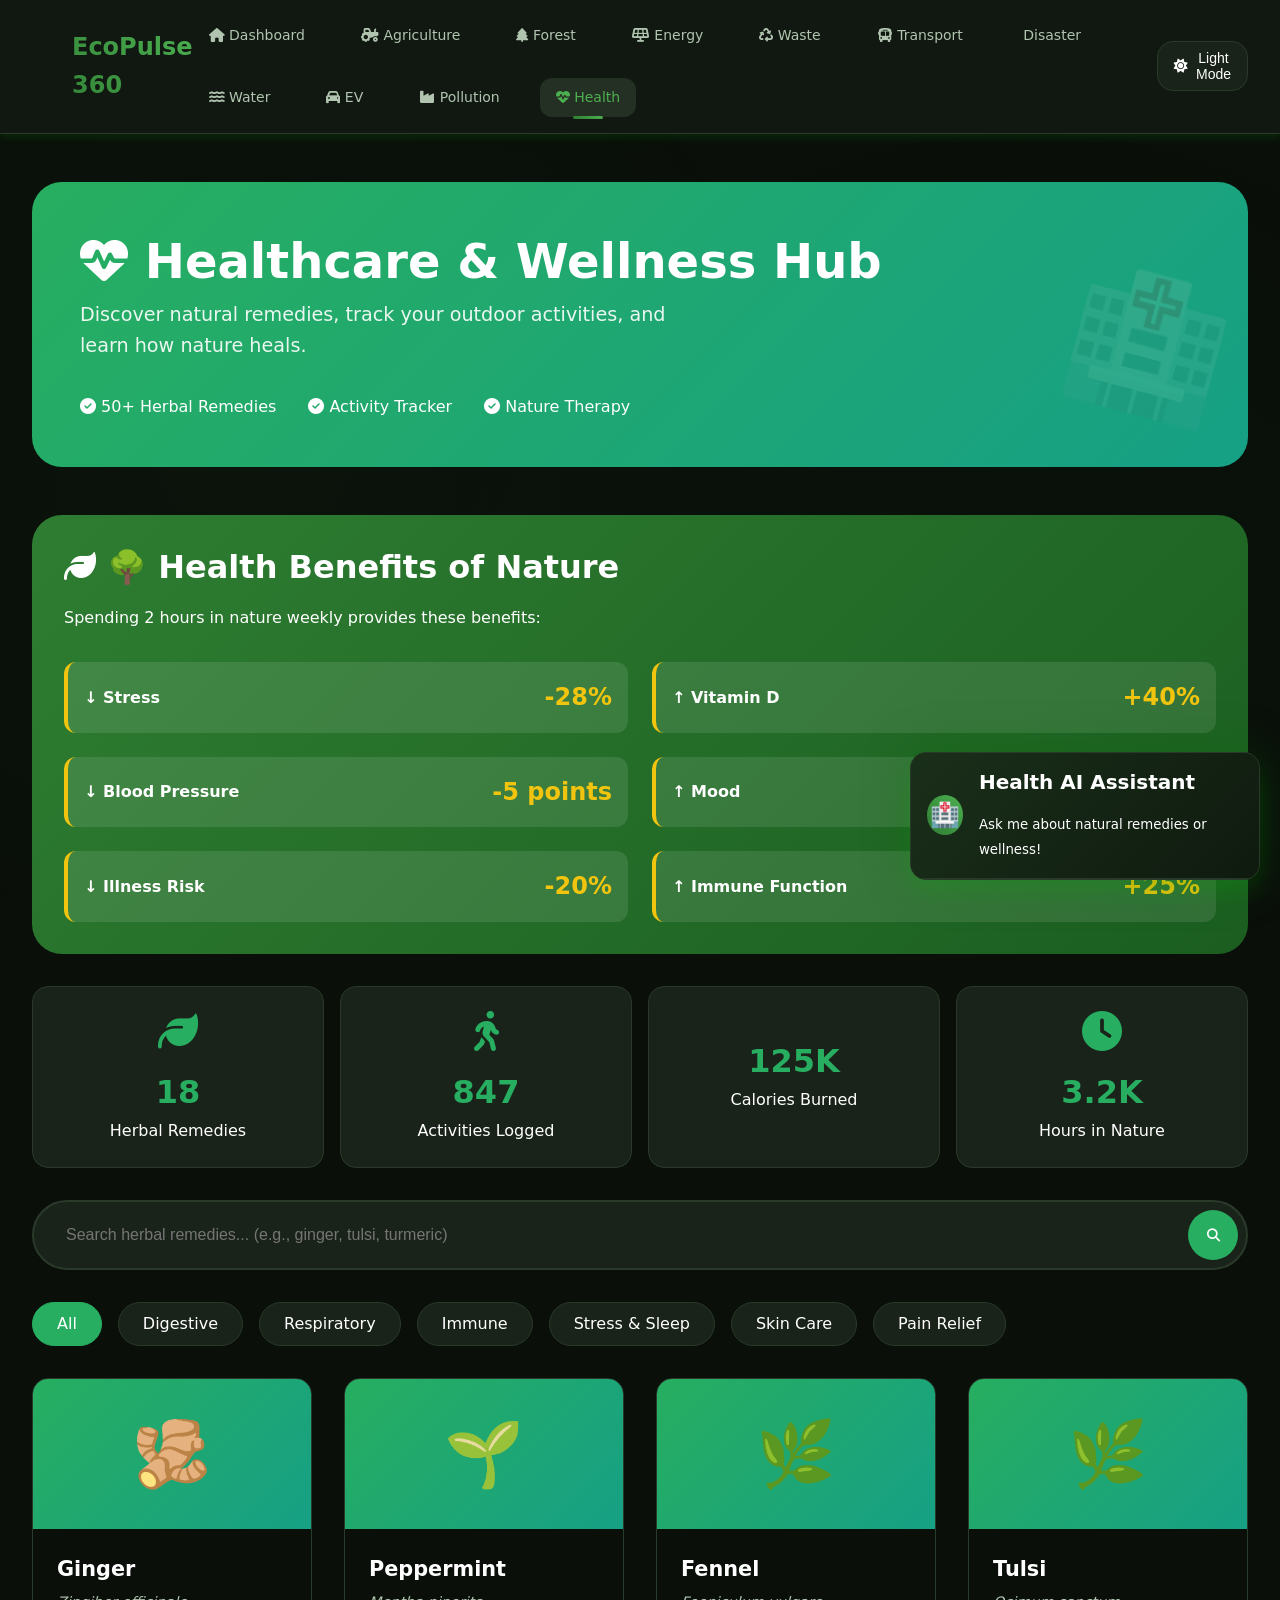
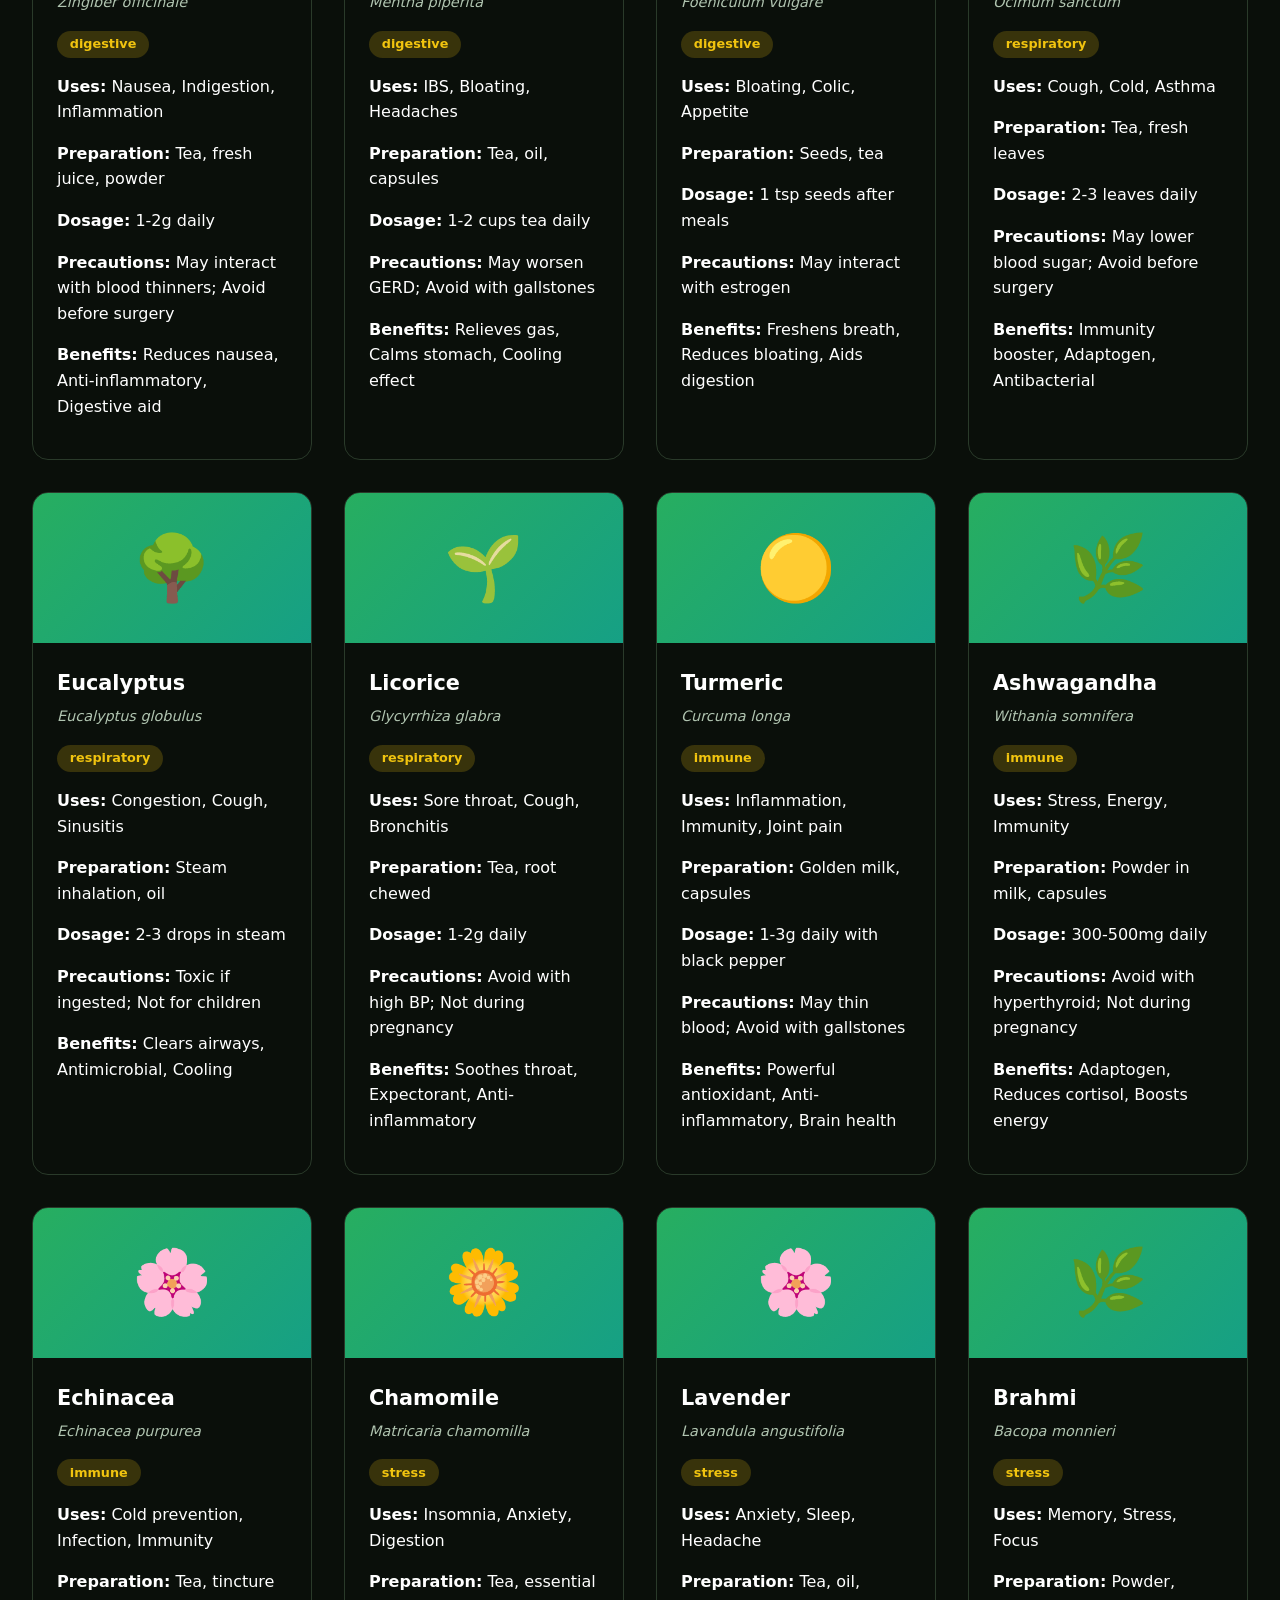
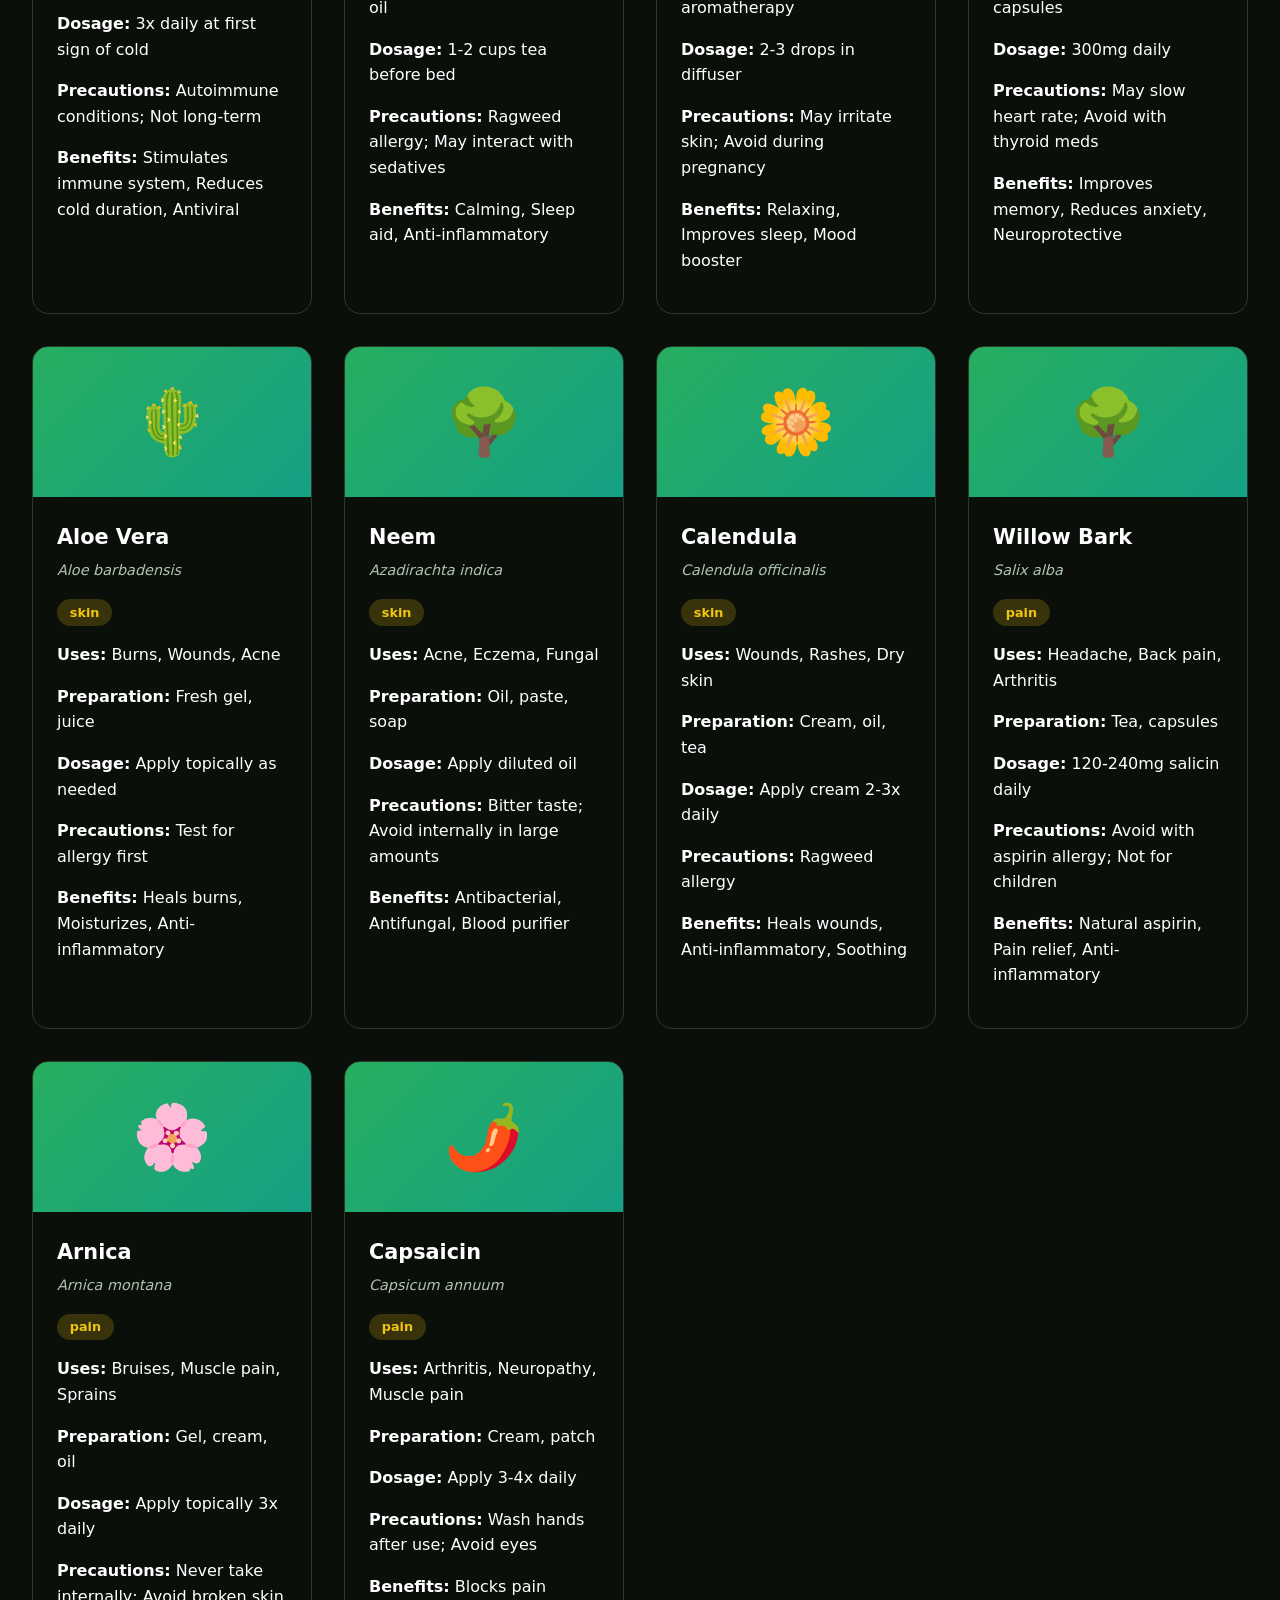
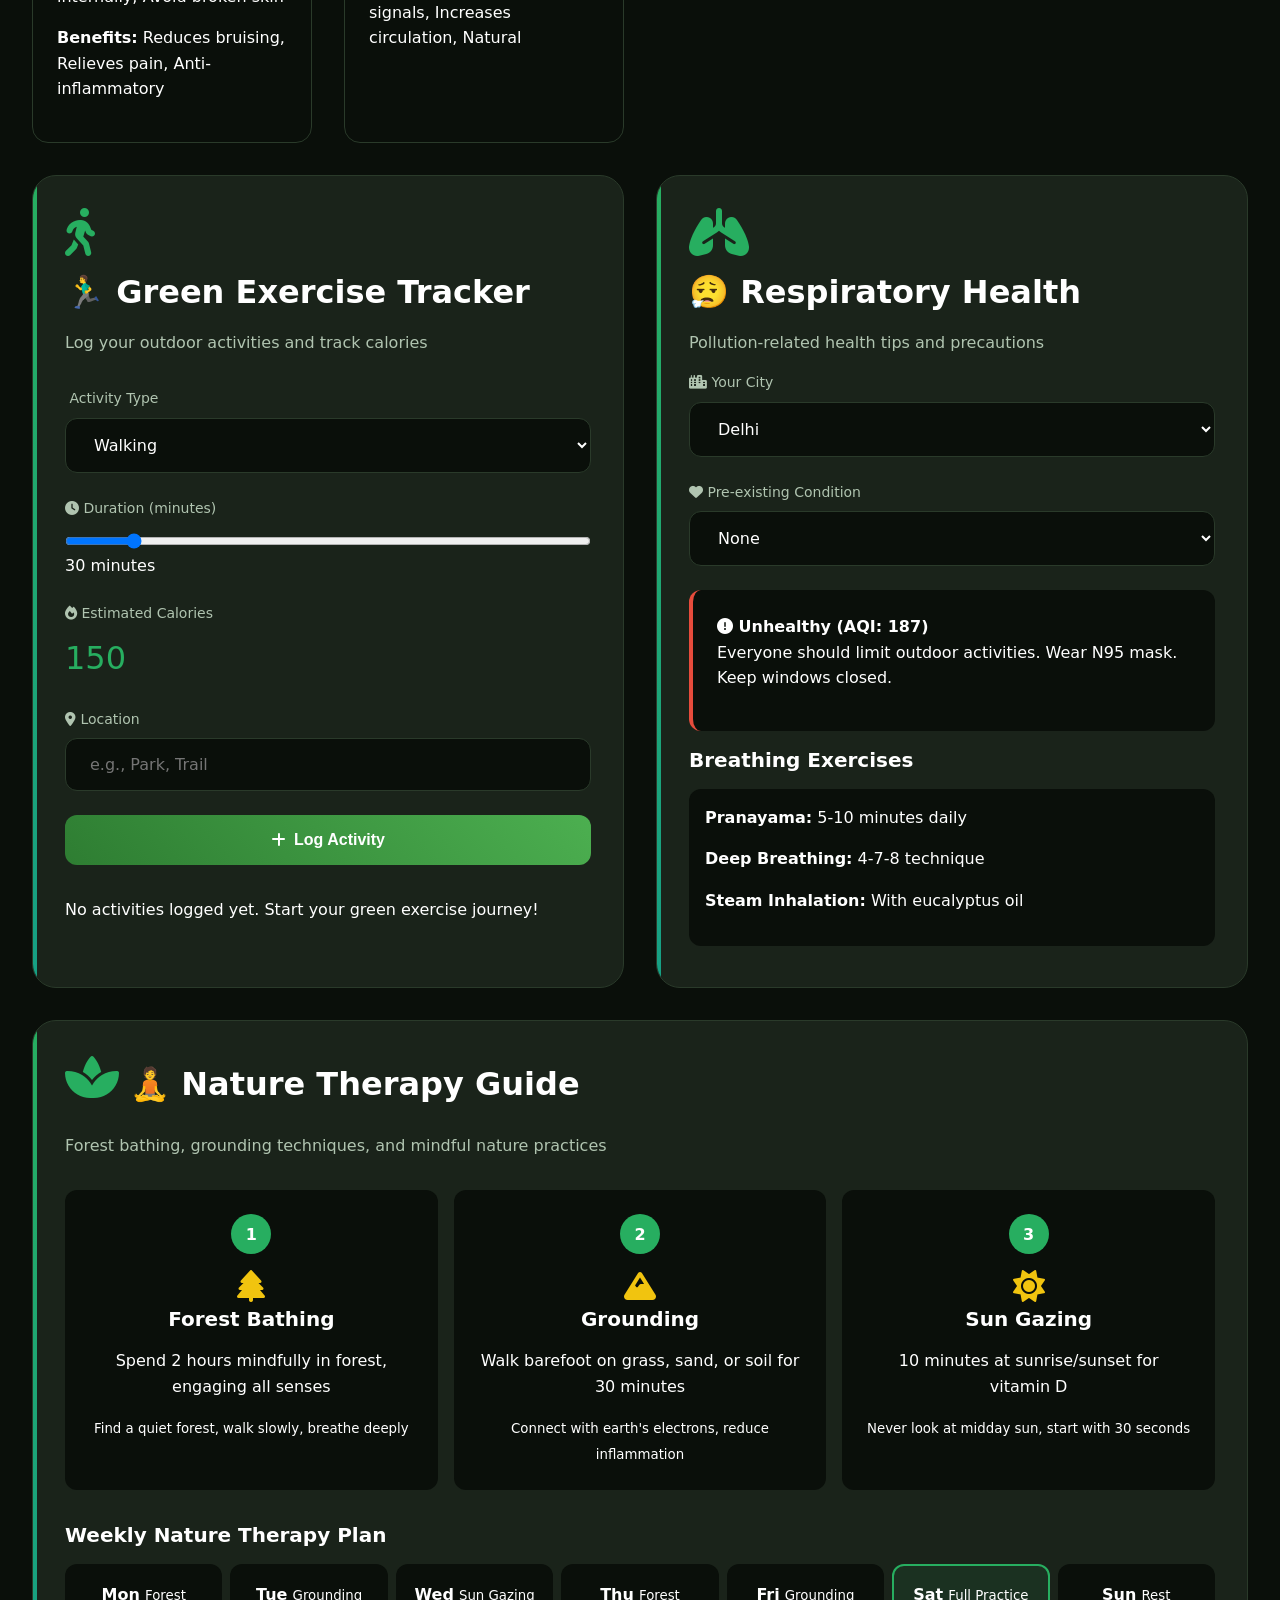
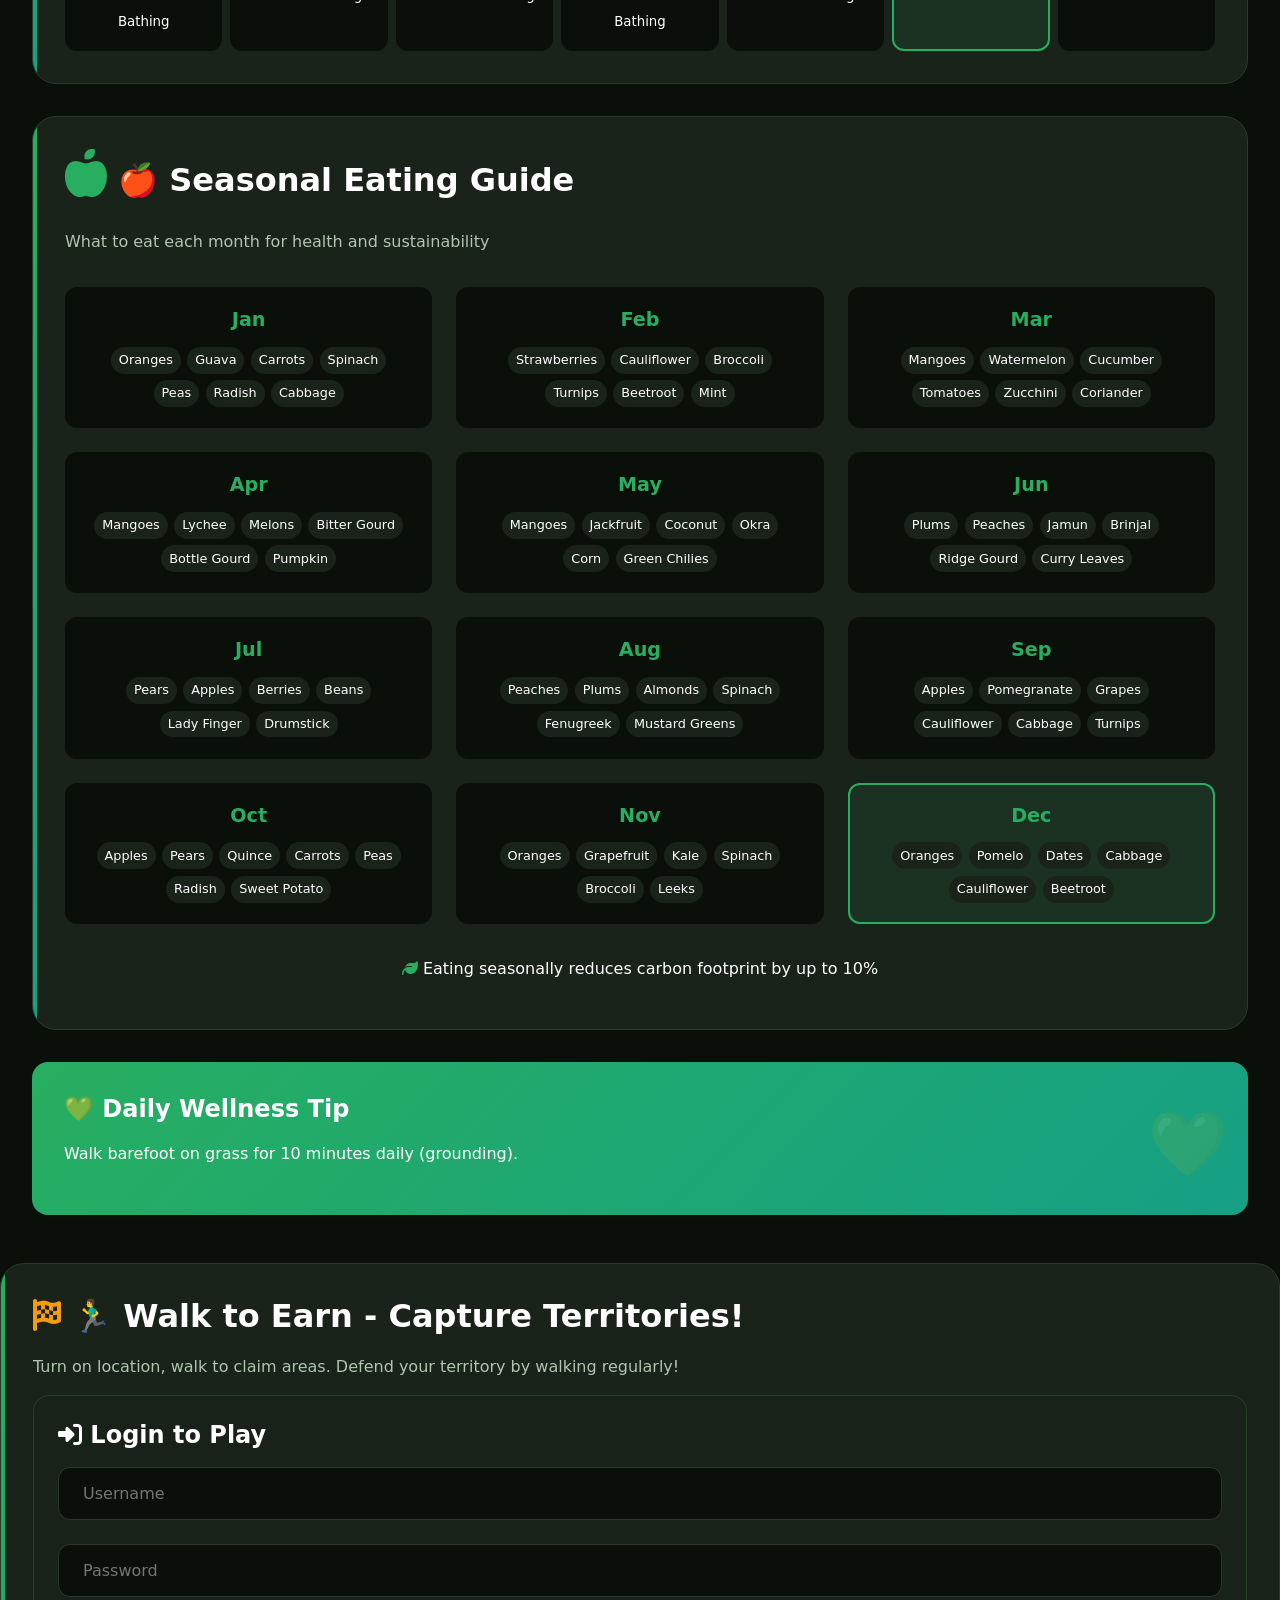
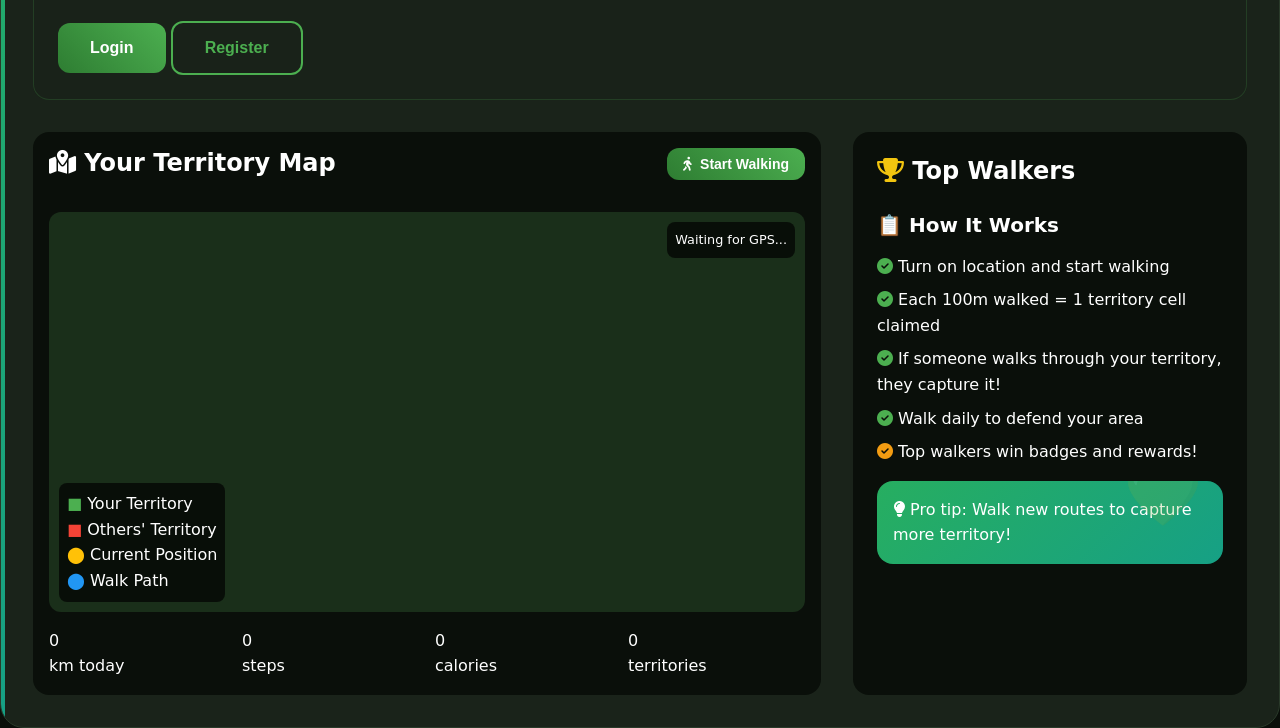
==== commit b744da61: "Add files via upload" ====
--- a/healthcare.html
+++ b/healthcare.html
@@ -732,6 +732,140 @@
         </div>
     </div>
 
+    <!-- ===== NEW: Walk to Earn - Territory Capture Game ===== -->
+<div class="health-card" style="margin-top: 3rem;">
+    <h2><i class="fas fa-flag-checkered" style="color: #f39c12;"></i> 🏃‍♂️ Walk to Earn - Capture Territories!</h2>
+    <p style="color: var(--text-secondary);">Turn on location, walk to claim areas. Defend your territory by walking regularly!</p>
+    
+    <!-- User Login/Register Section -->
+    <div id="gameAuthSection" class="glass-card" style="padding: 1.5rem; margin-bottom: 2rem;">
+        <div style="display: flex; gap: 2rem; align-items: center;">
+            <div style="flex: 1;" id="loginForm">
+                <h3><i class="fas fa-sign-in-alt"></i> Login to Play</h3>
+                <div class="form-group">
+                    <input type="text" id="loginUsername" placeholder="Username" class="form-control">
+                </div>
+                <div class="form-group">
+                    <input type="password" id="loginPassword" placeholder="Password" class="form-control">
+                </div>
+                <button class="btn btn-primary" onclick="loginUser()">Login</button>
+                <button class="btn btn-outline" onclick="showRegister()">Register</button>
+            </div>
+            
+            <div style="flex: 1; display: none;" id="registerForm">
+                <h3><i class="fas fa-user-plus"></i> Register</h3>
+                <div class="form-group">
+                    <input type="text" id="regUsername" placeholder="Choose Username" class="form-control">
+                </div>
+                <div class="form-group">
+                    <input type="password" id="regPassword" placeholder="Password" class="form-control">
+                </div>
+                <div class="form-group">
+                    <input type="text" id="regDisplayName" placeholder="Your Name" class="form-control">
+                </div>
+                <button class="btn btn-primary" onclick="registerUser()">Register</button>
+                <button class="btn btn-outline" onclick="showLogin()">Back to Login</button>
+            </div>
+            
+            <div style="flex: 1; display: none;" id="userProfile">
+                <h3><i class="fas fa-user-circle"></i> <span id="displayName"></span></h3>
+                <div class="stats-grid" style="grid-template-columns: repeat(3,1fr);">
+                    <div class="stat-card">
+                        <div class="stat-value" id="userTerritories">0</div>
+                        <div>Territories</div>
+                    </div>
+                    <div class="stat-card">
+                        <div class="stat-value" id="userSteps">0</div>
+                        <div>Steps Today</div>
+                    </div>
+                    <div class="stat-card">
+                        <div class="stat-value" id="userRank">#0</div>
+                        <div>Rank</div>
+                    </div>
+                </div>
+                <button class="btn btn-outline" onclick="logoutUser()">Logout</button>
+            </div>
+        </div>
+    </div>
+
+    <!-- Game Map Section -->
+    <div style="display: grid; grid-template-columns: 2fr 1fr; gap: 2rem;">
+        <!-- Map Container -->
+        <div style="background: var(--bg-primary); border-radius: 16px; padding: 1rem;">
+            <div style="display: flex; justify-content: space-between; margin-bottom: 1rem;">
+                <h3><i class="fas fa-map-marked-alt"></i> Your Territory Map</h3>
+                <div>
+                    <button class="btn btn-sm btn-primary" onclick="startWalking()" id="startWalkBtn">
+                        <i class="fas fa-walking"></i> Start Walking
+                    </button>
+                    <button class="btn btn-sm btn-outline" onclick="stopWalking()" id="stopWalkBtn" style="display: none;">
+                        <i class="fas fa-stop"></i> Stop
+                    </button>
+                </div>
+            </div>
+            
+            <!-- Canvas Map -->
+            <div style="position: relative; width: 100%; height: 400px; background: #1a2f1a; border-radius: 12px; overflow: hidden;">
+                <canvas id="territoryMap" width="600" height="400" style="width: 100%; height: 100%;"></canvas>
+                
+                <!-- Live Location Indicator -->
+                <div id="locationStatus" style="position: absolute; top: 10px; right: 10px; background: rgba(0,0,0,0.7); padding: 0.5rem; border-radius: 8px; font-size: 0.8rem;">
+                    <span class="live-indicator"></span> Waiting for GPS...
+                </div>
+                
+                <!-- Legend -->
+                <div style="position: absolute; bottom: 10px; left: 10px; background: rgba(0,0,0,0.7); padding: 0.5rem; border-radius: 8px;">
+                    <div><span style="color: #4CAF50;">■</span> Your Territory</div>
+                    <div><span style="color: #F44336;">■</span> Others' Territory</div>
+                    <div><span style="color: #FFC107;">⬤</span> Current Position</div>
+                    <div><span style="color: #2196F3;">⬤</span> Walk Path</div>
+                </div>
+            </div>
+            
+            <!-- Walk Stats -->
+            <div style="display: grid; grid-template-columns: repeat(4, 1fr); gap: 1rem; margin-top: 1rem;">
+                <div class="stat-card">
+                    <div class="stat-value" id="walkDistance">0</div>
+                    <div>km today</div>
+                </div>
+                <div class="stat-card">
+                    <div class="stat-value" id="walkSteps">0</div>
+                    <div>steps</div>
+                </div>
+                <div class="stat-card">
+                    <div class="stat-value" id="walkCalories">0</div>
+                    <div>calories</div>
+                </div>
+                <div class="stat-card">
+                    <div class="stat-value" id="territoryEarned">0</div>
+                    <div>territories</div>
+                </div>
+            </div>
+        </div>
+        
+        <!-- Leaderboard & Rules -->
+        <div style="background: var(--bg-primary); border-radius: 16px; padding: 1.5rem;">
+            <h3><i class="fas fa-trophy" style="color: #f1c40f;"></i> Top Walkers</h3>
+            <div id="leaderboard" style="margin: 1rem 0;">
+                <!-- Leaderboard will populate here -->
+            </div>
+            
+            <h4 style="margin-top: 1.5rem;">📋 How It Works</h4>
+            <ul style="list-style: none; padding: 0;">
+                <li style="margin: 0.5rem 0;"><i class="fas fa-check-circle" style="color: #4CAF50;"></i> Turn on location and start walking</li>
+                <li style="margin: 0.5rem 0;"><i class="fas fa-check-circle" style="color: #4CAF50;"></i> Each 100m walked = 1 territory cell claimed</li>
+                <li style="margin: 0.5rem 0;"><i class="fas fa-check-circle" style="color: #4CAF50;"></i> If someone walks through your territory, they capture it!</li>
+                <li style="margin: 0.5rem 0;"><i class="fas fa-check-circle" style="color: #4CAF50;"></i> Walk daily to defend your area</li>
+                <li style="margin: 0.5rem 0;"><i class="fas fa-check-circle" style="color: #f39c12;"></i> Top walkers win badges and rewards!</li>
+            </ul>
+            
+            <div class="health-tip" style="margin-top: 1rem; padding: 1rem;">
+                <i class="fas fa-lightbulb"></i> Pro tip: Walk new routes to capture more territory!
+            </div>
+        </div>
+    </div>
+</div>
+
     <script>
         // ===== HERBAL MEDICINE DATABASE =====
         const herbs = [
@@ -1036,6 +1170,8 @@
                 icon.style.transform = 'rotate(0)';
             }
         });
+
+        
     </script>
 
     <script src="js/theme.js"></script>
--- a/css/style.css
+++ b/css/style.css
@@ -0,0 +1,1371 @@
+/* ===== ECOPIUSE 360 - COMPLETE STYLESHEET ===== */
+:root {
+    /* Dark Theme (Default) */
+    --bg-primary: #0a0f0a;
+    --bg-secondary: #111811;
+    --bg-card: #1a231a;
+    --bg-hover: #253025;
+    --bg-elevated: #2a352a;
+    --text-primary: #ffffff;
+    --text-secondary: #b0c4b0;
+    --text-muted: #708070;
+    --accent-green: #4CAF50;
+    --accent-green-light: #6fbf73;
+    --accent-green-dark: #2e7d32;
+    --accent-blue: #2196F3;
+    --accent-orange: #FF9800;
+    --accent-red: #F44336;
+    --border-color: #2a3a2a;
+    --border-light: #3a4a3a;
+    --shadow-color: rgba(0, 255, 0, 0.1);
+    --shadow-strong: rgba(0, 100, 0, 0.3);
+    --gradient-1: linear-gradient(135deg, #1a2f1a 0%, #0f1a0f 100%);
+    --gradient-2: linear-gradient(45deg, #2e7d32, #4CAF50);
+    --gradient-3: linear-gradient(45deg, #2196F3, #4CAF50);
+    --success: #4CAF50;
+    --warning: #ff9800;
+    --danger: #f44336;
+    --info: #2196F3;
+    
+    /* Spacing */
+    --space-xs: 0.25rem;
+    --space-sm: 0.5rem;
+    --space-md: 1rem;
+    --space-lg: 1.5rem;
+    --space-xl: 2rem;
+    --space-xxl: 3rem;
+    
+    /* Typography */
+    --font-primary: 'Segoe UI', 'Poppins', system-ui, -apple-system, sans-serif;
+    --font-mono: 'Courier New', monospace;
+    --font-size-xs: 0.75rem;
+    --font-size-sm: 0.875rem;
+    --font-size-md: 1rem;
+    --font-size-lg: 1.25rem;
+    --font-size-xl: 1.5rem;
+    --font-size-xxl: 2rem;
+    --font-size-xxxl: 3rem;
+    
+    /* Borders */
+    --radius-sm: 4px;
+    --radius-md: 8px;
+    --radius-lg: 12px;
+    --radius-xl: 16px;
+    --radius-xxl: 24px;
+    --radius-circle: 50%;
+    
+    /* Shadows */
+    --shadow-sm: 0 2px 4px var(--shadow-color);
+    --shadow-md: 0 4px 8px var(--shadow-color);
+    --shadow-lg: 0 8px 16px var(--shadow-color);
+    --shadow-xl: 0 12px 24px var(--shadow-color);
+    
+    /* Transitions */
+    --transition-fast: 0.15s ease;
+    --transition-normal: 0.3s ease;
+    --transition-slow: 0.5s ease;
+    --transition-bounce: 0.5s cubic-bezier(0.68, -0.55, 0.265, 1.55);
+}
+
+/* Light Theme Variables */
+[data-theme="light"] {
+    --bg-primary: #f5f9f5;
+    --bg-secondary: #e8f0e8;
+    --bg-card: #ffffff;
+    --bg-hover: #d0e0d0;
+    --bg-elevated: #e0e8e0;
+    --text-primary: #1a2f1a;
+    --text-secondary: #2a4a2a;
+    --text-muted: #5a7a5a;
+    --border-color: #b0d0b0;
+    --border-light: #c0e0c0;
+    --shadow-color: rgba(0, 100, 0, 0.1);
+    --shadow-strong: rgba(0, 100, 0, 0.2);
+}
+
+/* ===== RESET & BASE STYLES ===== */
+* {
+    margin: 0;
+    padding: 0;
+    box-sizing: border-box;
+}
+
+*::before,
+*::after {
+    box-sizing: border-box;
+}
+
+html {
+    font-size: 16px;
+    scroll-behavior: smooth;
+}
+
+body {
+    font-family: var(--font-primary);
+    background: var(--bg-primary);
+    color: var(--text-primary);
+    line-height: 1.6;
+    min-height: 100vh;
+    position: relative;
+    overflow-x: hidden;
+    transition: background-color var(--transition-normal), color var(--transition-normal);
+}
+
+/* Animated Background */
+body::before {
+    content: '';
+    position: fixed;
+    top: 0;
+    left: 0;
+    width: 100%;
+    height: 100%;
+    background: radial-gradient(circle at 20% 50%, rgba(76, 175, 80, 0.03) 0%, transparent 50%),
+                radial-gradient(circle at 80% 80%, rgba(46, 125, 50, 0.03) 0%, transparent 50%);
+    pointer-events: none;
+    z-index: -1;
+    animation: backgroundShift 20s ease-in-out infinite;
+}
+
+@keyframes backgroundShift {
+    0%, 100% { opacity: 0.5; }
+    50% { opacity: 1; }
+}
+
+/* ===== TYPOGRAPHY ===== */
+h1, h2, h3, h4, h5, h6 {
+    font-weight: 600;
+    line-height: 1.3;
+    margin-bottom: var(--space-md);
+}
+
+h1 { font-size: var(--font-size-xxxl); }
+h2 { font-size: var(--font-size-xxl); }
+h3 { font-size: var(--font-size-xl); }
+h4 { font-size: var(--font-size-lg); }
+h5 { font-size: var(--font-size-md); }
+h6 { font-size: var(--font-size-sm); }
+
+p {
+    margin-bottom: var(--space-md);
+}
+
+a {
+    color: var(--accent-green);
+    text-decoration: none;
+    transition: color var(--transition-fast);
+}
+
+a:hover {
+    color: var(--accent-green-light);
+}
+
+/* ===== NAVIGATION ===== */
+.navbar {
+    background: var(--bg-secondary);
+    backdrop-filter: blur(10px);
+    -webkit-backdrop-filter: blur(10px);
+    border-bottom: 1px solid var(--border-color);
+    padding: var(--space-md) var(--space-xl);
+    position: sticky;
+    top: 0;
+    z-index: 1000;
+    display: flex;
+    justify-content: space-between;
+    align-items: center;
+    box-shadow: var(--shadow-md);
+}
+
+.logo {
+    display: flex;
+    align-items: center;
+    gap: var(--space-sm);
+    font-size: var(--font-size-xl);
+    font-weight: 700;
+    background: var(--gradient-2);
+    -webkit-background-clip: text;
+    -webkit-text-fill-color: transparent;
+    background-clip: text;
+}
+
+.logo i {
+    font-size: var(--font-size-xxl);
+    color: var(--accent-green);
+    filter: drop-shadow(0 0 10px var(--accent-green));
+    animation: spinSlow 20s linear infinite;
+}
+
+@keyframes spinSlow {
+    from { transform: rotate(0deg); }
+    to { transform: rotate(360deg); }
+}
+
+.nav-links {
+    display: flex;
+    gap: var(--space-lg);
+    align-items: center;
+    flex-wrap: wrap;
+}
+
+.nav-links a {
+    color: var(--text-secondary);
+    text-decoration: none;
+    font-weight: 500;
+    padding: var(--space-sm) var(--space-md);
+    border-radius: var(--radius-lg);
+    transition: all var(--transition-normal);
+    position: relative;
+    font-size: var(--font-size-sm);
+}
+
+.nav-links a:hover {
+    color: var(--accent-green-light);
+    background: var(--bg-hover);
+    transform: translateY(-2px);
+}
+
+.nav-links a.active {
+    color: var(--accent-green);
+    background: var(--bg-hover);
+}
+
+.nav-links a.active::after {
+    content: '';
+    position: absolute;
+    bottom: -2px;
+    left: 50%;
+    transform: translateX(-50%);
+    width: 30px;
+    height: 3px;
+    background: var(--gradient-2);
+    border-radius: var(--radius-sm);
+}
+
+.nav-right {
+    display: flex;
+    align-items: center;
+    gap: var(--space-md);
+}
+
+/* Theme Toggle Button */
+.theme-toggle {
+    background: var(--bg-card);
+    border: 1px solid var(--border-color);
+    color: var(--text-primary);
+    padding: var(--space-sm) var(--space-md);
+    border-radius: var(--radius-xl);
+    cursor: pointer;
+    display: flex;
+    align-items: center;
+    gap: var(--space-sm);
+    font-size: var(--font-size-sm);
+    transition: all var(--transition-normal);
+}
+
+.theme-toggle:hover {
+    border-color: var(--accent-green);
+    transform: scale(1.05);
+    box-shadow: var(--shadow-md);
+}
+
+/* Language Selector */
+#languageSelector {
+    background: var(--bg-card);
+    color: var(--text-primary);
+    border: 1px solid var(--border-color);
+    border-radius: var(--radius-lg);
+    padding: var(--space-sm) var(--space-md);
+    font-size: var(--font-size-sm);
+    cursor: pointer;
+    transition: all var(--transition-normal);
+}
+
+#languageSelector:hover {
+    border-color: var(--accent-green);
+}
+
+/* User Menu */
+.user-menu {
+    cursor: pointer;
+    transition: transform var(--transition-normal);
+}
+
+.user-menu:hover {
+    transform: scale(1.1);
+}
+
+/* ===== DASHBOARD LAYOUT ===== */
+.dashboard-container {
+    max-width: 1400px;
+    margin: var(--space-xxl) auto;
+    padding: 0 var(--space-xl);
+}
+
+/* Welcome Section */
+.welcome-section {
+    background: var(--gradient-1);
+    border-radius: var(--radius-xxl);
+    padding: var(--space-xl);
+    margin-bottom: var(--space-xl);
+    border: 1px solid var(--border-color);
+    position: relative;
+    overflow: hidden;
+}
+
+.welcome-section::before {
+    content: '🌱';
+    position: absolute;
+    right: 20px;
+    bottom: 10px;
+    font-size: 8rem;
+    opacity: 0.1;
+    transform: rotate(15deg);
+    animation: float 6s ease-in-out infinite;
+}
+
+.welcome-section::after {
+    content: '';
+    position: absolute;
+    top: 0;
+    left: 0;
+    width: 100%;
+    height: 100%;
+    background: linear-gradient(45deg, transparent 30%, rgba(255,255,255,0.1) 50%, transparent 70%);
+    transform: translateX(-100%);
+    animation: shimmer 3s infinite;
+}
+
+@keyframes shimmer {
+    100% { transform: translateX(100%); }
+}
+
+/* Eco Score Card */
+.eco-score-card {
+    background: var(--bg-card);
+    border-radius: var(--radius-xl);
+    padding: var(--space-lg);
+    border: 1px solid var(--border-color);
+    display: flex;
+    align-items: center;
+    gap: var(--space-xl);
+    flex-wrap: wrap;
+    backdrop-filter: blur(10px);
+    -webkit-backdrop-filter: blur(10px);
+}
+
+.score-circle {
+    width: 120px;
+    height: 120px;
+    border-radius: var(--radius-circle);
+    background: conic-gradient(var(--accent-green) 0deg 288deg, var(--border-color) 288deg 360deg);
+    display: flex;
+    align-items: center;
+    justify-content: center;
+    position: relative;
+    animation: pulseGlow 2s infinite;
+}
+
+@keyframes pulseGlow {
+    0%, 100% { box-shadow: 0 0 20px var(--accent-green); }
+    50% { box-shadow: 0 0 40px var(--accent-green); }
+}
+
+.score-circle::before {
+    content: '';
+    width: 90px;
+    height: 90px;
+    border-radius: var(--radius-circle);
+    background: var(--bg-card);
+    position: absolute;
+}
+
+.score-value {
+    position: relative;
+    font-size: var(--font-size-xxl);
+    font-weight: 700;
+    color: var(--accent-green);
+    z-index: 1;
+    animation: countUp 1s ease-out;
+}
+
+/* ===== MODULE GRID ===== */
+.modules-grid {
+    display: grid;
+    grid-template-columns: repeat(auto-fit, minmax(300px, 1fr));
+    gap: var(--space-lg);
+    margin-top: var(--space-xl);
+}
+
+.module-card {
+    background: var(--bg-card);
+    border-radius: var(--radius-xl);
+    padding: var(--space-lg);
+    border: 1px solid var(--border-color);
+    transition: all var(--transition-bounce);
+    cursor: pointer;
+    position: relative;
+    overflow: hidden;
+    backdrop-filter: blur(10px);
+    -webkit-backdrop-filter: blur(10px);
+}
+
+.module-card:hover {
+    transform: translateY(-8px) scale(1.02);
+    border-color: var(--accent-green);
+    box-shadow: var(--shadow-xl), 0 0 30px var(--shadow-strong);
+}
+
+.module-card::after {
+    content: '';
+    position: absolute;
+    top: 0;
+    left: 0;
+    width: 4px;
+    height: 0;
+    background: var(--gradient-2);
+    transition: height var(--transition-normal);
+}
+
+.module-card:hover::after {
+    height: 100%;
+}
+
+.module-icon {
+    font-size: var(--font-size-xxxl);
+    margin-bottom: var(--space-md);
+    color: var(--accent-green);
+    transition: transform var(--transition-normal);
+}
+
+.module-card:hover .module-icon {
+    transform: scale(1.1) rotate(5deg);
+}
+
+.module-title {
+    font-size: var(--font-size-lg);
+    font-weight: 600;
+    margin-bottom: var(--space-sm);
+    color: var(--text-primary);
+}
+
+.module-stats {
+    display: flex;
+    justify-content: space-between;
+    margin-top: var(--space-md);
+    padding-top: var(--space-md);
+    border-top: 1px solid var(--border-color);
+    color: var(--text-muted);
+    font-size: var(--font-size-sm);
+}
+
+/* ===== CALCULATOR CARDS ===== */
+.calculator-container {
+    background: var(--bg-card);
+    border-radius: var(--radius-xl);
+    padding: var(--space-xl);
+    border: 1px solid var(--border-color);
+    backdrop-filter: blur(10px);
+    -webkit-backdrop-filter: blur(10px);
+}
+
+/* Form Elements */
+.form-group {
+    margin-bottom: var(--space-lg);
+}
+
+.form-group label {
+    display: block;
+    margin-bottom: var(--space-sm);
+    color: var(--text-secondary);
+    font-weight: 500;
+    font-size: var(--font-size-sm);
+}
+
+.form-group input,
+.form-group select,
+.form-group textarea {
+    width: 100%;
+    padding: var(--space-md) var(--space-lg);
+    background: var(--bg-primary);
+    border: 1px solid var(--border-color);
+    border-radius: var(--radius-lg);
+    color: var(--text-primary);
+    font-size: var(--font-size-md);
+    transition: all var(--transition-normal);
+    font-family: var(--font-primary);
+}
+
+.form-group input:focus,
+.form-group select:focus,
+.form-group textarea:focus {
+    outline: none;
+    border-color: var(--accent-green);
+    box-shadow: 0 0 0 3px rgba(76, 175, 80, 0.2);
+    transform: translateY(-2px);
+}
+
+.form-group input[type="range"] {
+    padding: 0;
+    height: 8px;
+    background: var(--bg-primary);
+    border-radius: var(--radius-lg);
+}
+
+.form-group input[type="range"]::-webkit-slider-thumb {
+    -webkit-appearance: none;
+    width: 20px;
+    height: 20px;
+    background: var(--accent-green);
+    border-radius: var(--radius-circle);
+    cursor: pointer;
+    transition: transform var(--transition-fast);
+}
+
+.form-group input[type="range"]::-webkit-slider-thumb:hover {
+    transform: scale(1.2);
+}
+
+/* ===== BUTTONS ===== */
+.btn {
+    padding: var(--space-md) var(--space-xl);
+    border: none;
+    border-radius: var(--radius-lg);
+    font-weight: 600;
+    cursor: pointer;
+    transition: all var(--transition-normal);
+    display: inline-flex;
+    align-items: center;
+    justify-content: center;
+    gap: var(--space-sm);
+    font-size: var(--font-size-md);
+    position: relative;
+    overflow: hidden;
+}
+
+.btn::before {
+    content: '';
+    position: absolute;
+    top: 50%;
+    left: 50%;
+    width: 0;
+    height: 0;
+    border-radius: var(--radius-circle);
+    background: rgba(255, 255, 255, 0.2);
+    transform: translate(-50%, -50%);
+    transition: width 0.6s, height 0.6s;
+}
+
+.btn:hover::before {
+    width: 300px;
+    height: 300px;
+}
+
+.btn-primary {
+    background: var(--gradient-2);
+    color: white;
+}
+
+.btn-primary:hover {
+    transform: translateY(-2px);
+    box-shadow: 0 5px 20px rgba(76, 175, 80, 0.4);
+}
+
+.btn-outline {
+    background: transparent;
+    border: 2px solid var(--accent-green);
+    color: var(--accent-green);
+}
+
+.btn-outline:hover {
+    background: var(--accent-green);
+    color: white;
+}
+
+.btn-danger {
+    background: var(--danger);
+    color: white;
+}
+
+.btn-danger:hover {
+    background: #d32f2f;
+    transform: translateY(-2px);
+}
+
+.btn-sm {
+    padding: var(--space-sm) var(--space-md);
+    font-size: var(--font-size-sm);
+}
+
+.btn-lg {
+    padding: var(--space-lg) var(--space-xxl);
+    font-size: var(--font-size-lg);
+}
+
+.btn:disabled {
+    opacity: 0.5;
+    cursor: not-allowed;
+}
+
+/* ===== AI ASSISTANT CHAT ===== */
+.ai-assistant {
+    position: fixed;
+    bottom: 20px;
+    right: 20px;
+    width: 350px;
+    background: var(--bg-card);
+    border-radius: var(--radius-xl);
+    border: 1px solid var(--border-color);
+    box-shadow: var(--shadow-xl), 0 0 50px var(--shadow-strong);
+    z-index: 1000;
+    overflow: hidden;
+    backdrop-filter: blur(10px);
+    -webkit-backdrop-filter: blur(10px);
+    animation: slideInRight var(--transition-bounce);
+}
+
+@keyframes slideInRight {
+    from {
+        opacity: 0;
+        transform: translateX(100%);
+    }
+    to {
+        opacity: 1;
+        transform: translateX(0);
+    }
+}
+
+.ai-header {
+    background: var(--gradient-1);
+    padding: var(--space-md);
+    border-bottom: 1px solid var(--border-color);
+    display: flex;
+    align-items: center;
+    gap: var(--space-md);
+    cursor: pointer;
+    transition: background var(--transition-normal);
+}
+
+.ai-header:hover {
+    background: var(--gradient-3);
+}
+
+.ai-avatar {
+    width: 40px;
+    height: 40px;
+    background: var(--gradient-2);
+    border-radius: var(--radius-circle);
+    display: flex;
+    align-items: center;
+    justify-content: center;
+    font-size: var(--font-size-xl);
+    animation: pulse 2s infinite;
+}
+
+@keyframes pulse {
+    0%, 100% { transform: scale(1); }
+    50% { transform: scale(1.05); }
+}
+
+.ai-chat-body {
+    height: 300px;
+    overflow-y: auto;
+    padding: var(--space-md);
+    display: none;
+    scroll-behavior: smooth;
+}
+
+.ai-chat-body.active {
+    display: block;
+    animation: fadeIn var(--transition-normal);
+}
+
+@keyframes fadeIn {
+    from { opacity: 0; }
+    to { opacity: 1; }
+}
+
+.message {
+    margin-bottom: var(--space-md);
+    max-width: 80%;
+    animation: slideInUp var(--transition-normal);
+}
+
+@keyframes slideInUp {
+    from {
+        opacity: 0;
+        transform: translateY(20px);
+    }
+    to {
+        opacity: 1;
+        transform: translateY(0);
+    }
+}
+
+.message.ai {
+    margin-right: auto;
+}
+
+.message.user {
+    margin-left: auto;
+    text-align: right;
+}
+
+.message-content {
+    padding: var(--space-md);
+    border-radius: var(--radius-lg);
+    background: var(--bg-primary);
+    border: 1px solid var(--border-color);
+    position: relative;
+}
+
+.message.ai .message-content {
+    background: var(--bg-hover);
+    border-color: var(--accent-green);
+}
+
+.message.ai .message-content::before {
+    content: '';
+    position: absolute;
+    left: -8px;
+    top: 10px;
+    width: 0;
+    height: 0;
+    border-top: 8px solid transparent;
+    border-bottom: 8px solid transparent;
+    border-right: 8px solid var(--accent-green);
+}
+
+.message.user .message-content::after {
+    content: '';
+    position: absolute;
+    right: -8px;
+    top: 10px;
+    width: 0;
+    height: 0;
+    border-top: 8px solid transparent;
+    border-bottom: 8px solid transparent;
+    border-left: 8px solid var(--bg-primary);
+}
+
+/* ===== PROGRESS BARS ===== */
+.progress-bar {
+    width: 100%;
+    height: 8px;
+    background: var(--bg-primary);
+    border-radius: var(--radius-lg);
+    overflow: hidden;
+    margin: var(--space-sm) 0;
+}
+
+.progress-fill {
+    height: 100%;
+    background: var(--gradient-2);
+    border-radius: var(--radius-lg);
+    transition: width var(--transition-normal);
+    position: relative;
+    overflow: hidden;
+}
+
+.progress-fill::after {
+    content: '';
+    position: absolute;
+    top: 0;
+    left: 0;
+    right: 0;
+    bottom: 0;
+    background: linear-gradient(90deg, transparent, rgba(255,255,255,0.3), transparent);
+    animation: shimmer 2s infinite;
+}
+
+/* ===== BADGES & ACHIEVEMENTS ===== */
+.badge-container {
+    display: flex;
+    gap: var(--space-md);
+    flex-wrap: wrap;
+    margin: var(--space-md) 0;
+}
+
+.badge {
+    background: var(--bg-primary);
+    border: 1px solid var(--border-color);
+    border-radius: var(--radius-xl);
+    padding: var(--space-sm) var(--space-md);
+    display: inline-flex;
+    align-items: center;
+    gap: var(--space-sm);
+    font-size: var(--font-size-sm);
+    transition: all var(--transition-normal);
+}
+
+.badge.earned {
+    border-color: var(--accent-green);
+    background: rgba(76, 175, 80, 0.1);
+    animation: badgePulse 2s infinite;
+}
+
+@keyframes badgePulse {
+    0%, 100% { box-shadow: 0 0 10px var(--accent-green); }
+    50% { box-shadow: 0 0 20px var(--accent-green); }
+}
+
+.badge i {
+    color: var(--accent-green);
+}
+
+/* ===== CHARTS & GRAPHS ===== */
+.chart-container {
+    background: var(--bg-card);
+    border-radius: var(--radius-xl);
+    padding: var(--space-lg);
+    margin: var(--space-md) 0;
+    border: 1px solid var(--border-color);
+    transition: transform var(--transition-normal);
+}
+
+.chart-container:hover {
+    transform: translateY(-5px);
+    box-shadow: var(--shadow-lg);
+}
+
+/* ===== TABLES ===== */
+.table-responsive {
+    overflow-x: auto;
+    border-radius: var(--radius-lg);
+}
+
+table {
+    width: 100%;
+    border-collapse: collapse;
+    background: var(--bg-card);
+    border-radius: var(--radius-lg);
+    overflow: hidden;
+}
+
+th {
+    background: var(--accent-green-dark);
+    color: white;
+    padding: var(--space-md);
+    text-align: left;
+    font-weight: 600;
+}
+
+td {
+    padding: var(--space-md);
+    border-bottom: 1px solid var(--border-color);
+}
+
+tr:hover {
+    background: var(--bg-hover);
+}
+
+/* ===== GLASSMORPHISM EFFECTS ===== */
+.glass-card {
+    background: rgba(26, 35, 26, 0.7);
+    backdrop-filter: blur(10px);
+    -webkit-backdrop-filter: blur(10px);
+    border: 1px solid rgba(76, 175, 80, 0.2);
+    border-radius: var(--radius-xl);
+    transition: all var(--transition-normal);
+}
+
+.glass-card:hover {
+    border-color: var(--accent-green);
+    box-shadow: var(--shadow-lg);
+}
+
+[data-theme="light"] .glass-card {
+    background: rgba(255, 255, 255, 0.7);
+}
+
+/* ===== LOADING SPINNER ===== */
+.spinner {
+    width: 40px;
+    height: 40px;
+    border: 3px solid var(--border-color);
+    border-top-color: var(--accent-green);
+    border-radius: var(--radius-circle);
+    animation: spin 1s linear infinite;
+}
+
+@keyframes spin {
+    to { transform: rotate(360deg); }
+}
+
+.spinner-sm {
+    width: 20px;
+    height: 20px;
+    border-width: 2px;
+}
+
+.spinner-lg {
+    width: 60px;
+    height: 60px;
+    border-width: 4px;
+}
+
+/* ===== TOOLTIPS ===== */
+.tooltip {
+    position: relative;
+    display: inline-block;
+    cursor: help;
+}
+
+.tooltip .tooltiptext {
+    visibility: hidden;
+    width: 200px;
+    background: var(--bg-card);
+    color: var(--text-primary);
+    text-align: center;
+    padding: var(--space-sm);
+    border-radius: var(--radius-lg);
+    border: 1px solid var(--border-color);
+    position: absolute;
+    z-index: 1;
+    bottom: 125%;
+    left: 50%;
+    transform: translateX(-50%);
+    opacity: 0;
+    transition: opacity var(--transition-normal);
+    box-shadow: var(--shadow-md);
+    font-size: var(--font-size-sm);
+    pointer-events: none;
+}
+
+.tooltip:hover .tooltiptext {
+    visibility: visible;
+    opacity: 1;
+}
+
+/* ===== ALERTS & NOTIFICATIONS ===== */
+.alert {
+    padding: var(--space-md) var(--space-lg);
+    border-radius: var(--radius-lg);
+    margin-bottom: var(--space-md);
+    display: flex;
+    align-items: center;
+    gap: var(--space-md);
+    animation: slideInDown var(--transition-normal);
+}
+
+@keyframes slideInDown {
+    from {
+        opacity: 0;
+        transform: translateY(-20px);
+    }
+    to {
+        opacity: 1;
+        transform: translateY(0);
+    }
+}
+
+.alert-success {
+    background: rgba(76, 175, 80, 0.1);
+    border: 1px solid var(--success);
+    color: var(--success);
+}
+
+.alert-warning {
+    background: rgba(255, 152, 0, 0.1);
+    border: 1px solid var(--warning);
+    color: var(--warning);
+}
+
+.alert-danger {
+    background: rgba(244, 67, 54, 0.1);
+    border: 1px solid var(--danger);
+    color: var(--danger);
+}
+
+.alert-info {
+    background: rgba(33, 150, 243, 0.1);
+    border: 1px solid var(--info);
+    color: var(--info);
+}
+
+/* ===== CARDS ===== */
+.card {
+    background: var(--bg-card);
+    border-radius: var(--radius-xl);
+    padding: var(--space-lg);
+    border: 1px solid var(--border-color);
+    transition: all var(--transition-normal);
+}
+
+.card:hover {
+    transform: translateY(-5px);
+    box-shadow: var(--shadow-lg);
+    border-color: var(--accent-green);
+}
+
+.card-header {
+    border-bottom: 1px solid var(--border-color);
+    padding-bottom: var(--space-md);
+    margin-bottom: var(--space-md);
+    display: flex;
+    justify-content: space-between;
+    align-items: center;
+}
+
+.card-footer {
+    border-top: 1px solid var(--border-color);
+    padding-top: var(--space-md);
+    margin-top: var(--space-md);
+}
+
+/* ===== MODALS ===== */
+.modal-overlay {
+    position: fixed;
+    top: 0;
+    left: 0;
+    width: 100%;
+    height: 100%;
+    background: rgba(0, 0, 0, 0.8);
+    backdrop-filter: blur(5px);
+    -webkit-backdrop-filter: blur(5px);
+    display: flex;
+    align-items: center;
+    justify-content: center;
+    z-index: 2000;
+    animation: fadeIn var(--transition-normal);
+}
+
+.modal {
+    background: var(--bg-card);
+    border-radius: var(--radius-xxl);
+    padding: var(--space-xl);
+    max-width: 600px;
+    width: 90%;
+    max-height: 90vh;
+    overflow-y: auto;
+    position: relative;
+    animation: modalSlideIn var(--transition-bounce);
+}
+
+@keyframes modalSlideIn {
+    from {
+        opacity: 0;
+        transform: translateY(-50px);
+    }
+    to {
+        opacity: 1;
+        transform: translateY(0);
+    }
+}
+
+.modal-close {
+    position: absolute;
+    top: var(--space-md);
+    right: var(--space-md);
+    background: none;
+    border: none;
+    color: var(--text-secondary);
+    font-size: var(--font-size-xl);
+    cursor: pointer;
+    transition: color var(--transition-fast);
+}
+
+.modal-close:hover {
+    color: var(--danger);
+}
+
+/* ===== UTILITY CLASSES ===== */
+.text-center { text-align: center; }
+.text-left { text-align: left; }
+.text-right { text-align: right; }
+
+.text-green { color: var(--accent-green); }
+.text-blue { color: var(--accent-blue); }
+.text-orange { color: var(--accent-orange); }
+.text-red { color: var(--accent-red); }
+
+.bg-green { background: var(--accent-green); }
+.bg-blue { background: var(--accent-blue); }
+.bg-orange { background: var(--accent-orange); }
+.bg-red { background: var(--accent-red); }
+
+.m-0 { margin: 0; }
+.m-1 { margin: var(--space-sm); }
+.m-2 { margin: var(--space-md); }
+.m-3 { margin: var(--space-lg); }
+.m-4 { margin: var(--space-xl); }
+
+.mt-1 { margin-top: var(--space-sm); }
+.mt-2 { margin-top: var(--space-md); }
+.mt-3 { margin-top: var(--space-lg); }
+.mt-4 { margin-top: var(--space-xl); }
+
+.mb-1 { margin-bottom: var(--space-sm); }
+.mb-2 { margin-bottom: var(--space-md); }
+.mb-3 { margin-bottom: var(--space-lg); }
+.mb-4 { margin-bottom: var(--space-xl); }
+
+.p-1 { padding: var(--space-sm); }
+.p-2 { padding: var(--space-md); }
+.p-3 { padding: var(--space-lg); }
+.p-4 { padding: var(--space-xl); }
+
+.flex { display: flex; }
+.flex-col { flex-direction: column; }
+.items-center { align-items: center; }
+.justify-center { justify-content: center; }
+.justify-between { justify-content: space-between; }
+.gap-1 { gap: var(--space-sm); }
+.gap-2 { gap: var(--space-md); }
+.gap-3 { gap: var(--space-lg); }
+
+.grid { display: grid; }
+.grid-cols-2 { grid-template-columns: repeat(2, 1fr); }
+.grid-cols-3 { grid-template-columns: repeat(3, 1fr); }
+.grid-cols-4 { grid-template-columns: repeat(4, 1fr); }
+
+.w-full { width: 100%; }
+.h-full { height: 100%; }
+
+.rounded-sm { border-radius: var(--radius-sm); }
+.rounded-md { border-radius: var(--radius-md); }
+.rounded-lg { border-radius: var(--radius-lg); }
+.rounded-xl { border-radius: var(--radius-xl); }
+.rounded-full { border-radius: var(--radius-circle); }
+
+.shadow-sm { box-shadow: var(--shadow-sm); }
+.shadow-md { box-shadow: var(--shadow-md); }
+.shadow-lg { box-shadow: var(--shadow-lg); }
+.shadow-xl { box-shadow: var(--shadow-xl); }
+
+/* ===== ANIMATIONS ===== */
+@keyframes float {
+    0%, 100% { transform: translateY(0); }
+    50% { transform: translateY(-20px); }
+}
+
+@keyframes pulse {
+    0%, 100% { opacity: 1; }
+    50% { opacity: 0.5; }
+}
+
+@keyframes rotate {
+    from { transform: rotate(0deg); }
+    to { transform: rotate(360deg); }
+}
+
+@keyframes bounce {
+    0%, 100% { transform: scale(1); }
+    50% { transform: scale(1.1); }
+}
+
+@keyframes shake {
+    0%, 100% { transform: translateX(0); }
+    10%, 30%, 50%, 70%, 90% { transform: translateX(-5px); }
+    20%, 40%, 60%, 80% { transform: translateX(5px); }
+}
+
+.float-animation {
+    animation: float 3s ease-in-out infinite;
+}
+
+.pulse-animation {
+    animation: pulse 2s ease-in-out infinite;
+}
+
+.rotate-animation {
+    animation: rotate 10s linear infinite;
+}
+
+.bounce-animation {
+    animation: bounce 1s ease-in-out infinite;
+}
+
+/* ===== SCROLLBAR STYLING ===== */
+::-webkit-scrollbar {
+    width: 10px;
+    height: 10px;
+}
+
+::-webkit-scrollbar-track {
+    background: var(--bg-secondary);
+    border-radius: var(--radius-lg);
+}
+
+::-webkit-scrollbar-thumb {
+    background: var(--accent-green-dark);
+    border-radius: var(--radius-lg);
+    border: 2px solid var(--bg-secondary);
+}
+
+::-webkit-scrollbar-thumb:hover {
+    background: var(--accent-green);
+}
+
+::-webkit-scrollbar-corner {
+    background: var(--bg-secondary);
+}
+
+/* Firefox scrollbar */
+* {
+    scrollbar-width: thin;
+    scrollbar-color: var(--accent-green-dark) var(--bg-secondary);
+}
+
+/* ===== RESPONSIVE DESIGN ===== */
+@media (max-width: 1200px) {
+    .grid-cols-4 { grid-template-columns: repeat(3, 1fr); }
+    .dashboard-container { padding: 0 var(--space-lg); }
+}
+
+@media (max-width: 992px) {
+    .grid-cols-3, .grid-cols-4 { grid-template-columns: repeat(2, 1fr); }
+    
+    .navbar {
+        flex-wrap: wrap;
+        gap: var(--space-md);
+    }
+    
+    .nav-links {
+        order: 3;
+        width: 100%;
+        justify-content: center;
+    }
+    
+    h1 { font-size: var(--font-size-xxl); }
+    h2 { font-size: var(--font-size-xl); }
+}
+
+@media (max-width: 768px) {
+    :root {
+        --space-xl: 1.5rem;
+        --space-xxl: 2rem;
+    }
+    
+    .navbar {
+        padding: var(--space-md);
+    }
+    
+    .nav-links {
+        display: none;
+        position: absolute;
+        top: 100%;
+        left: 0;
+        width: 100%;
+        background: var(--bg-secondary);
+        padding: var(--space-md);
+        flex-direction: column;
+        border-bottom: 1px solid var(--border-color);
+        box-shadow: var(--shadow-md);
+    }
+    
+    .nav-links.show {
+        display: flex;
+        animation: slideInDown var(--transition-normal);
+    }
+    
+    .modules-grid {
+        grid-template-columns: 1fr;
+    }
+    
+    .grid-cols-2, .grid-cols-3, .grid-cols-4 {
+        grid-template-columns: 1fr;
+    }
+    
+    .ai-assistant {
+        width: calc(100% - 40px);
+        bottom: 10px;
+        right: 10px;
+    }
+    
+    .welcome-section::before {
+        font-size: 4rem;
+    }
+    
+    .eco-score-card {
+        flex-direction: column;
+        text-align: center;
+    }
+    
+    .modal {
+        width: 95%;
+        padding: var(--space-lg);
+    }
+    
+    .table-responsive {
+        font-size: var(--font-size-sm);
+    }
+    
+    th, td {
+        padding: var(--space-sm);
+    }
+}
+
+@media (max-width: 480px) {
+    :root {
+        --font-size-xxxl: 2rem;
+        --font-size-xxl: 1.5rem;
+        --font-size-xl: 1.25rem;
+    }
+    
+    .dashboard-container {
+        padding: 0 var(--space-md);
+    }
+    
+    .btn {
+        width: 100%;
+    }
+    
+    .badge-container {
+        justify-content: center;
+    }
+    
+    .form-group input,
+    .form-group select {
+        font-size: 16px; /* Prevents zoom on iOS */
+    }
+}
+
+/* ===== PRINT STYLES ===== */
+@media print {
+    .navbar,
+    .ai-assistant,
+    .theme-toggle,
+    .btn {
+        display: none !important;
+    }
+    
+    body {
+        background: white;
+        color: black;
+    }
+    
+    .card,
+    .module-card,
+    .calculator-container {
+        break-inside: avoid;
+        border: 1px solid #ccc;
+        box-shadow: none;
+    }
+}
+
+/* ===== HIGH CONTRAST MODE ===== */
+@media (prefers-contrast: high) {
+    :root {
+        --text-primary: #000000;
+        --text-secondary: #333333;
+        --border-color: #000000;
+        --accent-green: #006400;
+    }
+    
+    .module-card,
+    .btn,
+    .badge {
+        border-width: 2px;
+    }
+}
+
+/* ===== REDUCED MOTION ===== */
+@media (prefers-reduced-motion: reduce) {
+    *,
+    *::before,
+    *::after {
+        animation-duration: 0.01ms !important;
+        animation-iteration-count: 1 !important;
+        transition-duration: 0.01ms !important;
+        scroll-behavior: auto !important;
+    }
+}
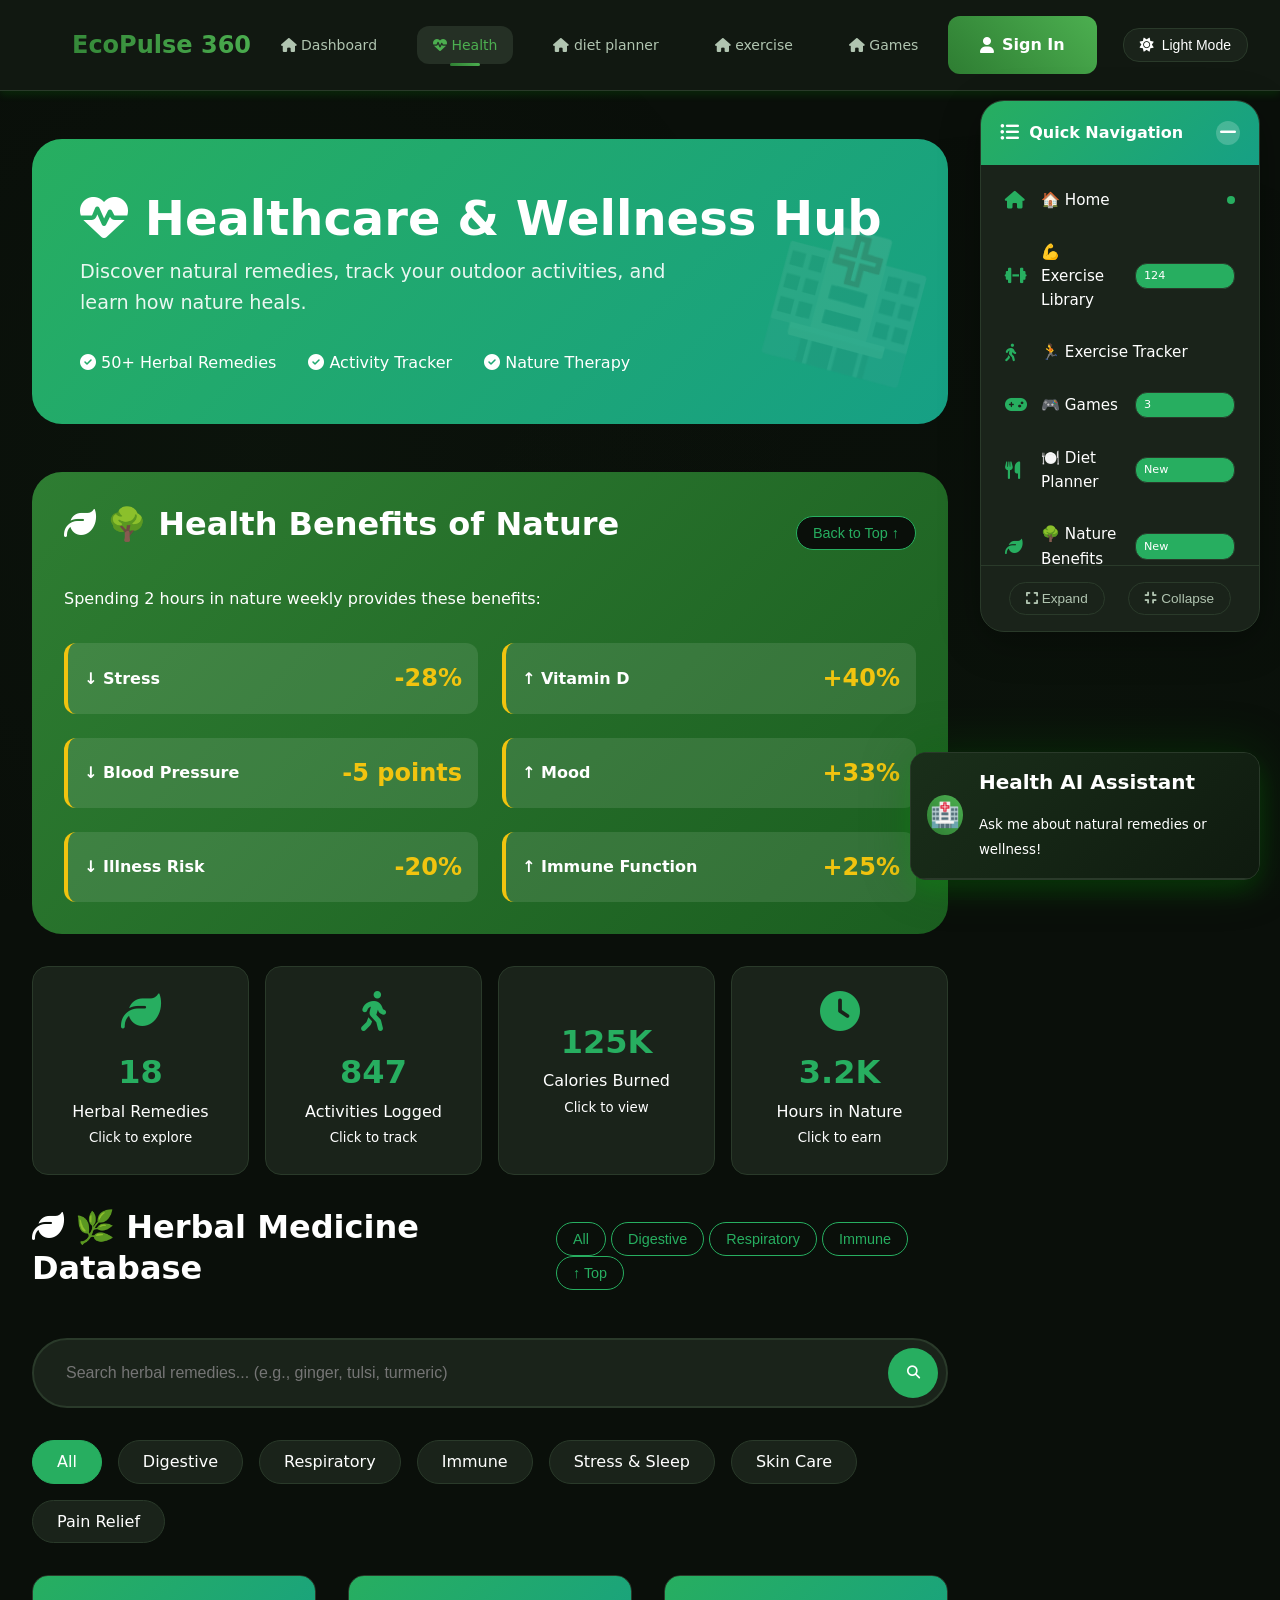
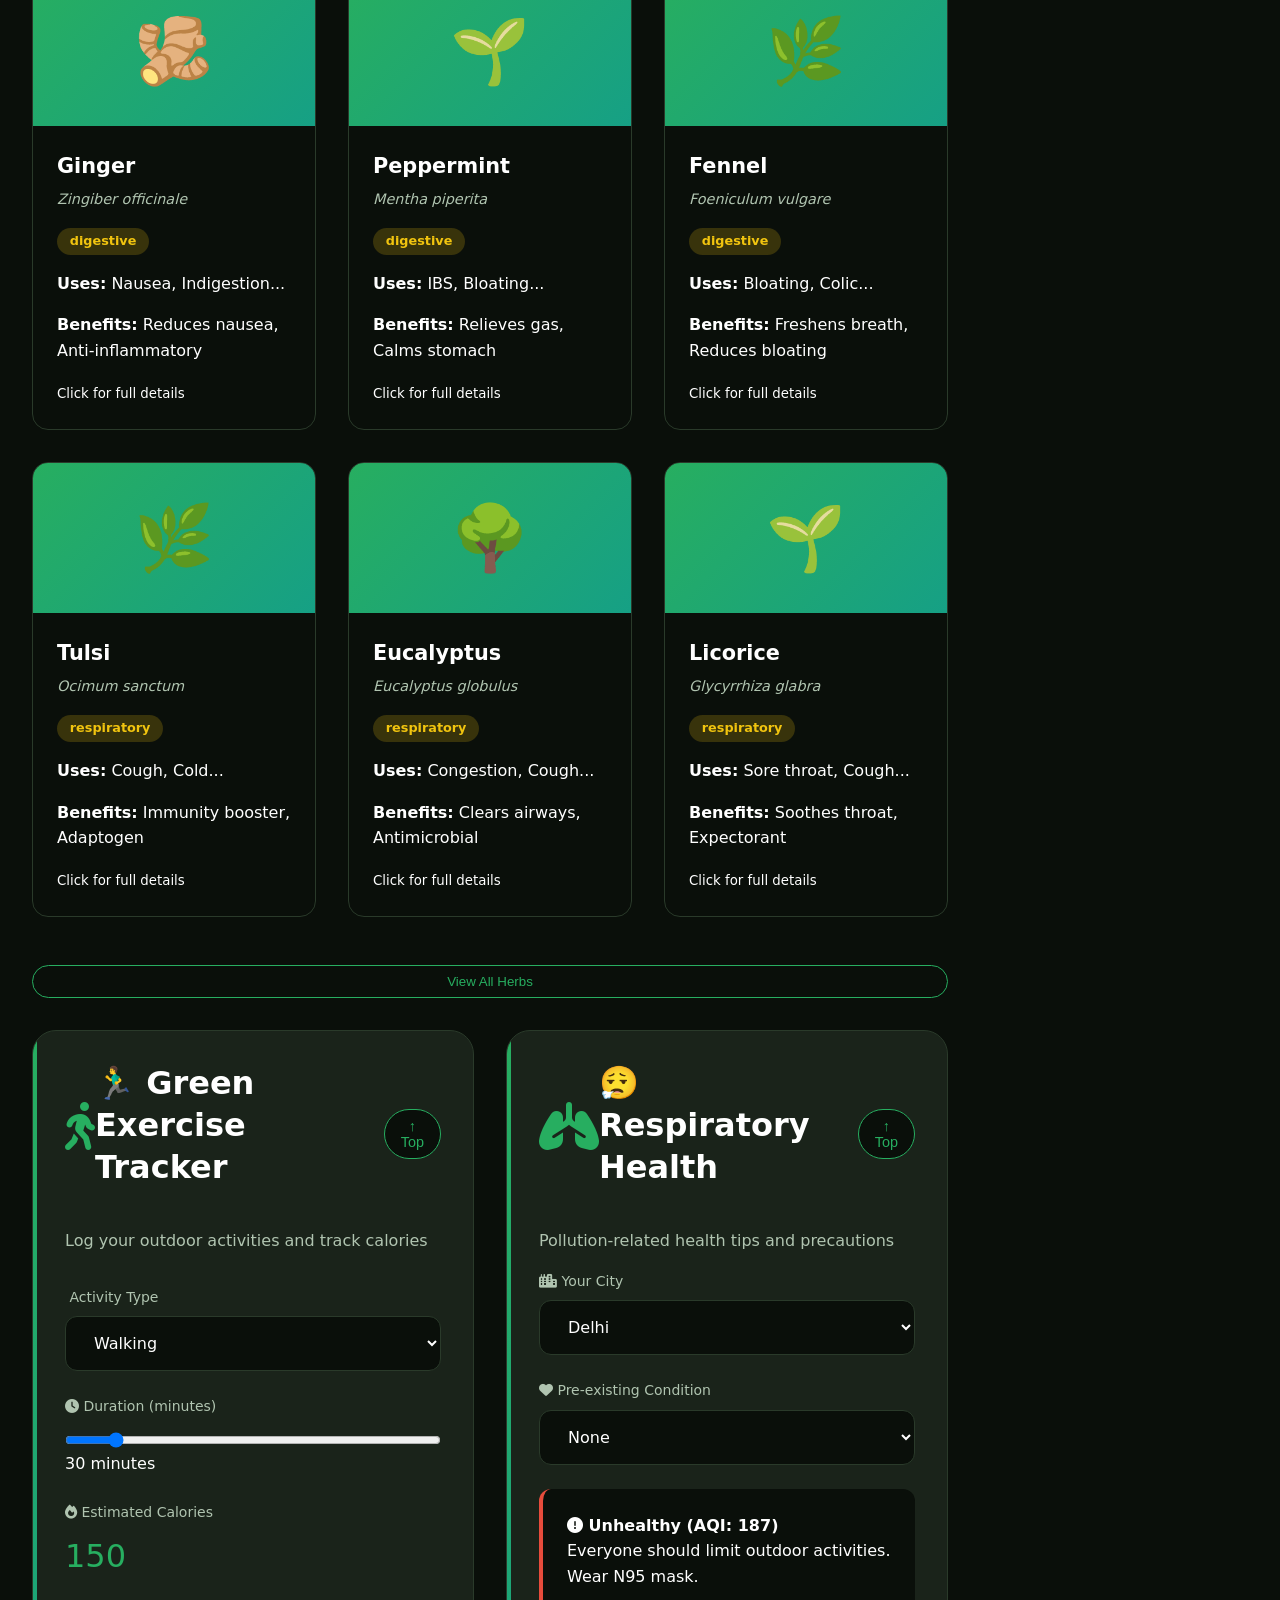
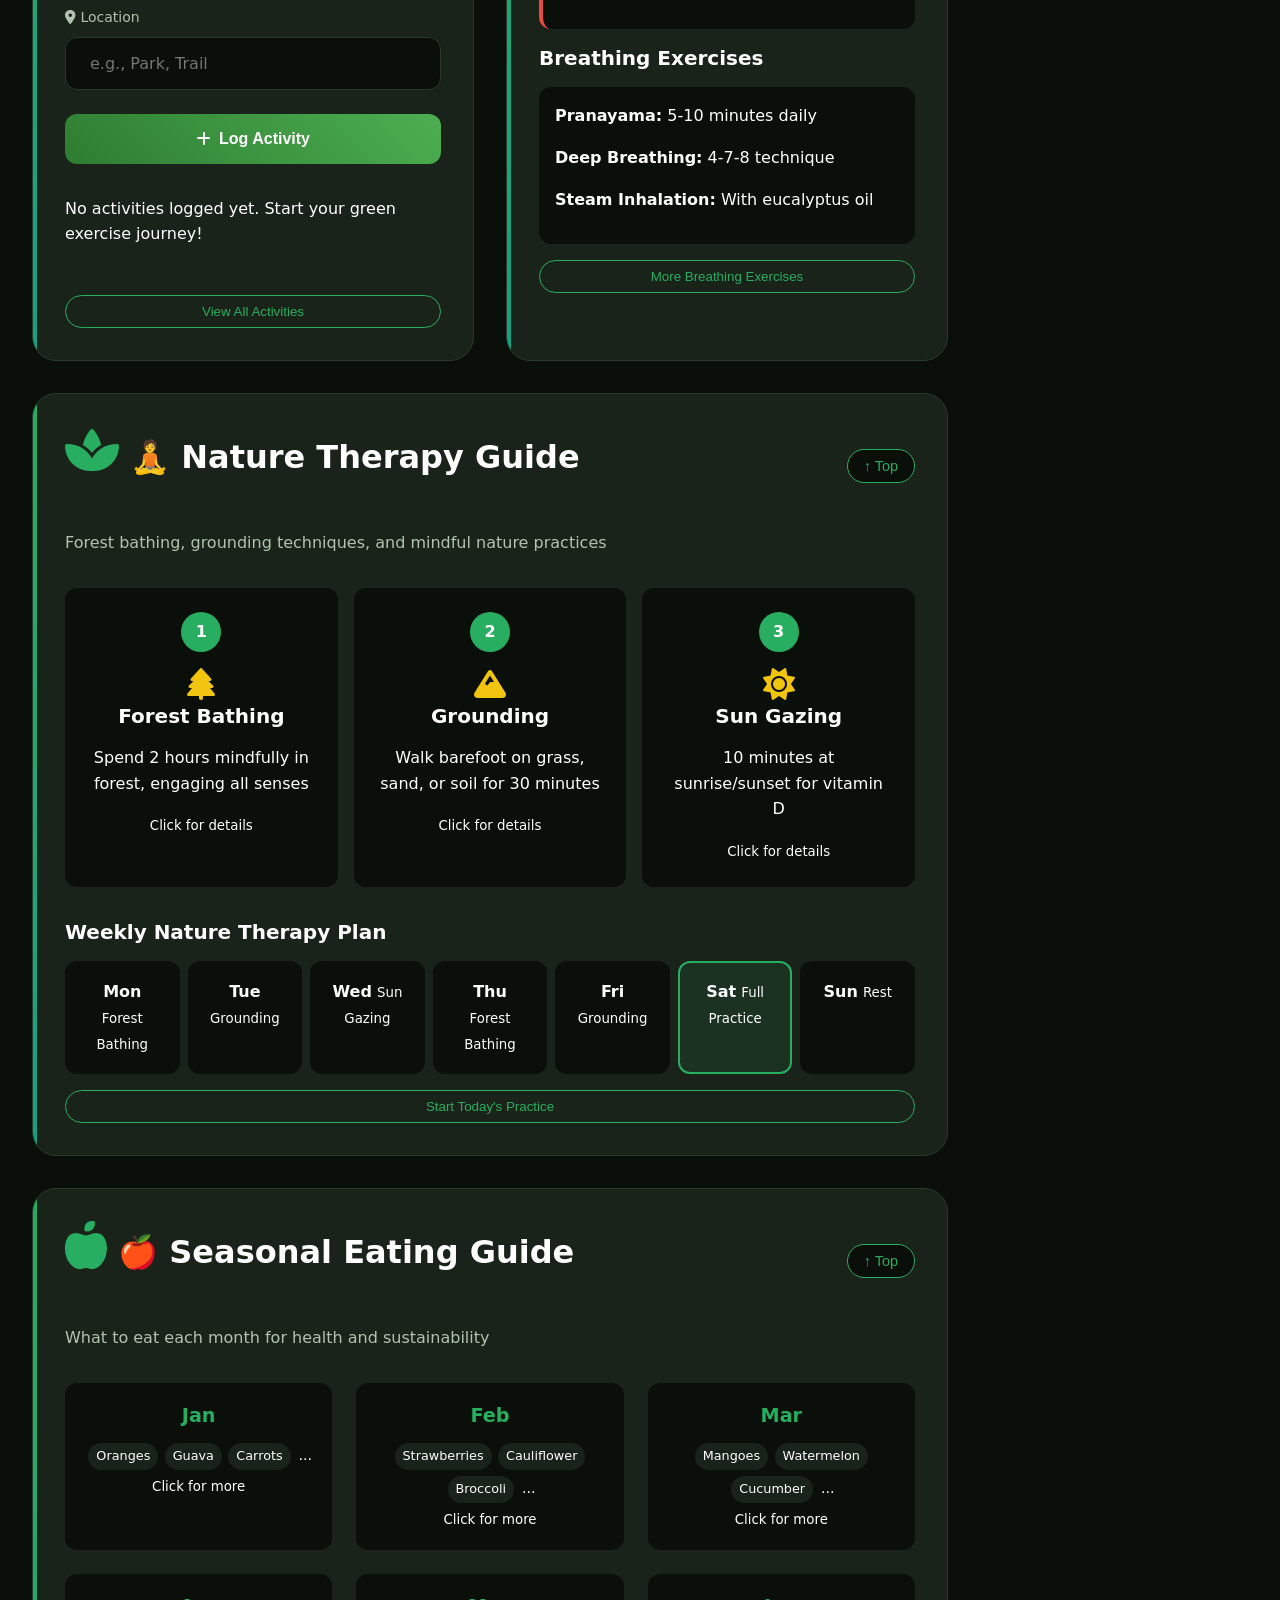
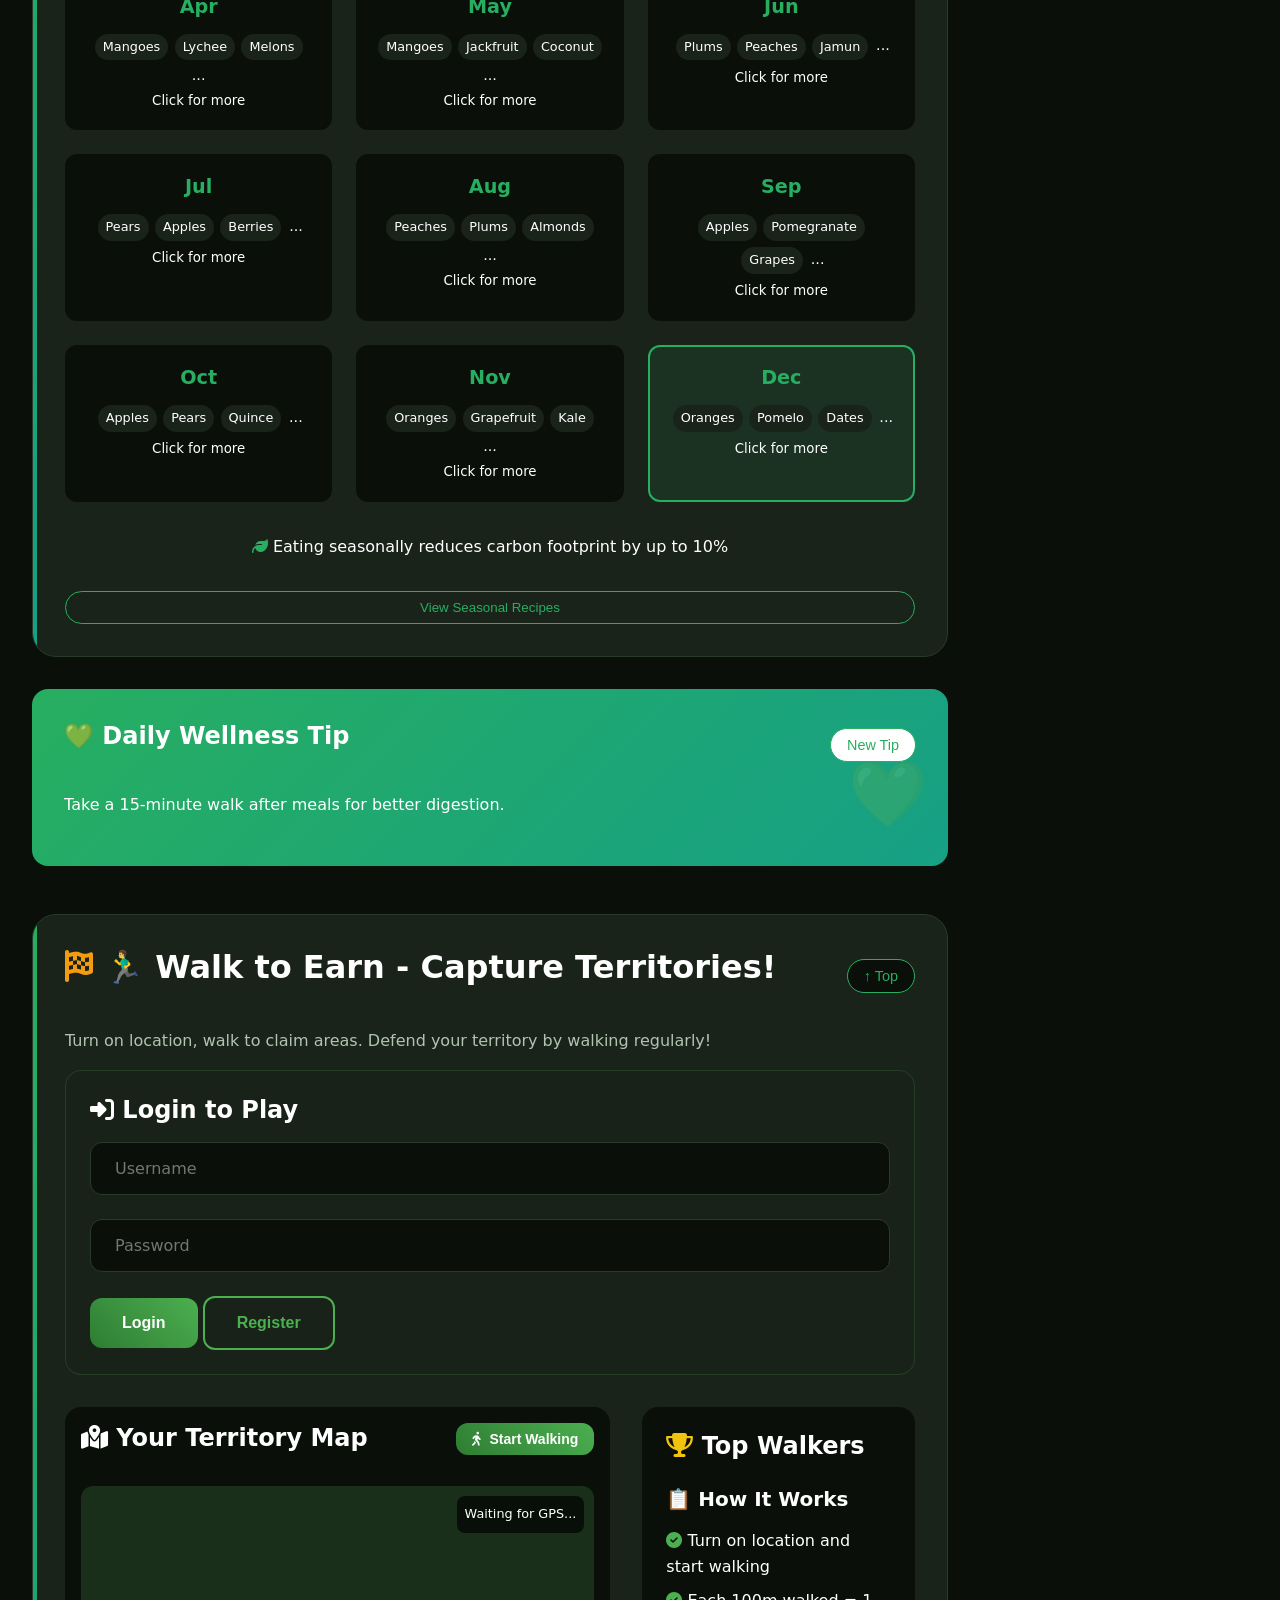
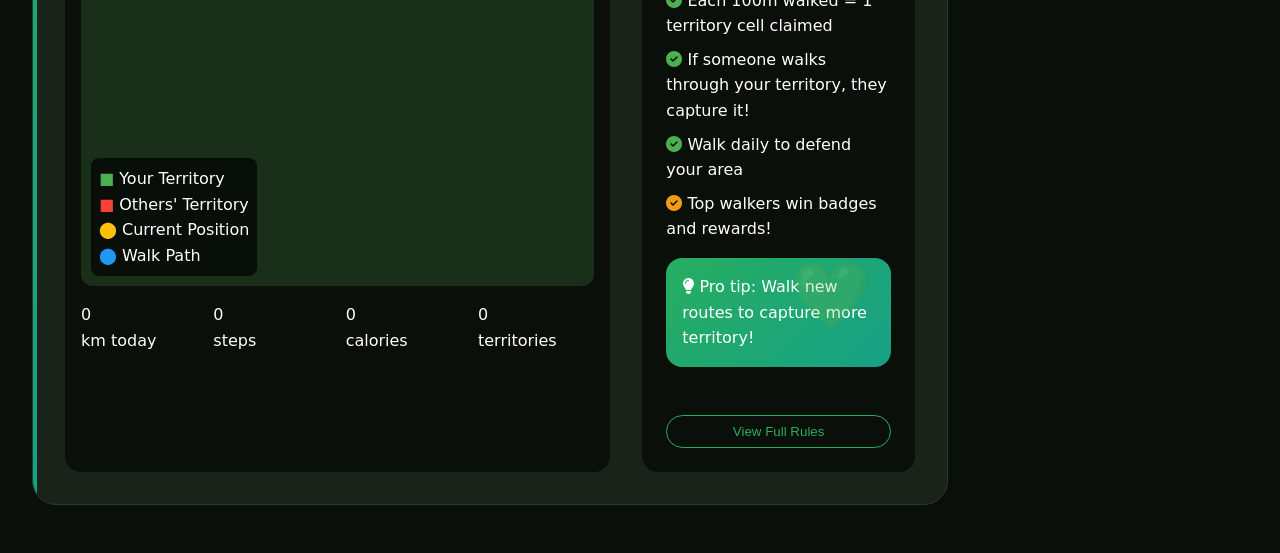
==== commit f175fb4d: "Add files via upload" ====
--- a/healthcare.html
+++ b/healthcare.html
@@ -76,6 +76,7 @@
             transition: all 0.3s ease;
             position: relative;
             overflow: hidden;
+            scroll-margin-top: 100px;
         }
         
         .health-card:hover {
@@ -167,6 +168,7 @@
             padding: 2rem;
             margin: 2rem 0;
             color: white;
+            scroll-margin-top: 100px;
         }
         
         .benefits-grid {
@@ -381,7 +383,248 @@
             font-size: 4rem;
             opacity: 0.2;
         }
-        
+
+        /* Navigation Buttons */
+        .feature-nav {
+            background: var(--bg-card);
+            border-radius: 60px;
+            padding: 1rem;
+            margin-bottom: 2rem;
+            display: flex;
+            flex-wrap: wrap;
+            gap: 0.8rem;
+            justify-content: center;
+            border: 1px solid var(--border-color);
+            position: sticky;
+            top: 80px;
+            z-index: 100;
+            backdrop-filter: blur(10px);
+        }
+
+        .nav-feature-btn {
+            padding: 0.8rem 1.5rem;
+            border: none;
+            background: transparent;
+            color: var(--text-secondary);
+            border-radius: 40px;
+            cursor: pointer;
+            font-size: 0.95rem;
+            font-weight: 500;
+            transition: all 0.3s ease;
+            border: 1px solid transparent;
+        }
+
+        .nav-feature-btn:hover {
+            border-color: #27ae60;
+            color: #27ae60;
+        }
+
+        .nav-feature-btn.active {
+            background: #27ae60;
+            color: white;
+        }
+
+        .btn-scroll {
+            padding: 0.5rem 1rem;
+            background: var(--bg-primary);
+            border: 1px solid #27ae60;
+            border-radius: 30px;
+            color: #27ae60;
+            cursor: pointer;
+            font-size: 0.9rem;
+            transition: all 0.3s ease;
+        }
+
+        .btn-scroll:hover {
+            background: #27ae60;
+            color: white;
+        }
+
+        .feature-section {
+            scroll-margin-top: 150px;
+        }
+
+        .section-header {
+            display: flex;
+            justify-content: space-between;
+            align-items: center;
+            margin-bottom: 1.5rem;
+        }
+
+        .btn-view-all {
+            padding: 0.5rem 1rem;
+            background: transparent;
+            border: 1px solid #27ae60;
+            border-radius: 20px;
+            color: #27ae60;
+            cursor: pointer;
+        }
+
+        /* ===== FLOATING CORNER LIST SECTION ===== */
+        .floating-corner-list {
+            position: fixed;
+            top: 100px;
+            right: 20px;
+            width: 280px;
+            background: var(--bg-card);
+            border-radius: 24px;
+            border: 1px solid var(--border-color);
+            box-shadow: 0 10px 40px rgba(0, 0, 0, 0.3);
+            z-index: 1000;
+            backdrop-filter: blur(10px);
+            transition: all 0.3s ease;
+            overflow: hidden;
+        }
+
+        .floating-corner-list.minimized {
+            width: 60px;
+            height: 60px;
+            border-radius: 30px;
+            cursor: pointer;
+        }
+
+        .floating-corner-list.minimized .list-header {
+            padding: 1rem;
+            justify-content: center;
+        }
+
+        .floating-corner-list.minimized .list-header span,
+        .floating-corner-list.minimized .list-items,
+        .floating-corner-list.minimized .list-footer {
+            display: none;
+        }
+
+        .floating-corner-list.minimized .list-header i {
+            margin: 0;
+            font-size: 1.5rem;
+        }
+
+        .list-header {
+            padding: 1.2rem;
+            background: linear-gradient(135deg, #27ae60, #16a085);
+            color: white;
+            display: flex;
+            align-items: center;
+            gap: 10px;
+            cursor: pointer;
+            font-weight: 600;
+        }
+
+        .list-header i {
+            font-size: 1.2rem;
+        }
+
+        .list-header span {
+            flex: 1;
+        }
+
+        .minimize-btn {
+            background: rgba(255,255,255,0.2);
+            border: none;
+            color: white;
+            width: 24px;
+            height: 24px;
+            border-radius: 12px;
+            display: flex;
+            align-items: center;
+            justify-content: center;
+            cursor: pointer;
+            font-size: 0.8rem;
+        }
+
+        .list-items {
+            max-height: 400px;
+            overflow-y: auto;
+            padding: 0.5rem;
+        }
+
+        .list-item {
+            display: flex;
+            align-items: center;
+            gap: 12px;
+            padding: 0.8rem 1rem;
+            border-radius: 12px;
+            cursor: pointer;
+            transition: all 0.2s ease;
+            margin: 2px 0;
+            color: var(--text-primary);
+        }
+
+        .list-item:hover {
+            background: rgba(39, 174, 96, 0.1);
+            transform: translateX(-5px);
+        }
+
+        .list-item i {
+            width: 24px;
+            color: #27ae60;
+            font-size: 1.1rem;
+        }
+
+        .list-item span {
+            flex: 1;
+            font-size: 0.95rem;
+        }
+
+        .list-item .badge {
+            background: #27ae60;
+            color: white;
+            padding: 0.2rem 0.5rem;
+            border-radius: 12px;
+            font-size: 0.7rem;
+        }
+
+        .list-footer {
+            padding: 1rem;
+            border-top: 1px solid var(--border-color);
+            display: flex;
+            justify-content: space-around;
+        }
+
+        .list-footer button {
+            background: transparent;
+            border: 1px solid var(--border-color);
+            color: var(--text-secondary);
+            padding: 0.5rem 1rem;
+            border-radius: 20px;
+            cursor: pointer;
+            font-size: 0.85rem;
+            transition: all 0.2s ease;
+        }
+
+        .list-footer button:hover {
+            background: #27ae60;
+            color: white;
+            border-color: #27ae60;
+        }
+
+        .progress-indicator {
+            width: 8px;
+            height: 8px;
+            border-radius: 4px;
+            background: #27ae60;
+            margin-left: 5px;
+        }
+
+        /* Make room for floating list */
+        .dashboard-container {
+            margin-right: 300px;
+            transition: margin-right 0.3s ease;
+        }
+
+        .dashboard-container.minimized {
+            margin-right: 80px;
+        }
+
+        @media (max-width: 1200px) {
+            .floating-corner-list {
+                display: none;
+            }
+            .dashboard-container {
+                margin-right: 0;
+            }
+        }
+
         @keyframes float {
             0%, 100% { transform: translateY(0); }
             50% { transform: translateY(-10px); }
@@ -399,6 +642,14 @@
         .nature-icon {
             font-size: 2rem;
             color: #f1c40f;
+        }
+
+        /* Quick action buttons */
+        .quick-actions {
+            position: fixed;
+            bottom: 20px;
+            right: 20px;
+            z-index: 999;
         }
     </style>
 </head>
@@ -411,28 +662,142 @@
         </div>
         <div class="nav-links">
             <a href="index.html"><i class="fas fa-home"></i> Dashboard</a>
-            <a href="agriculture.html"><i class="fas fa-tractor"></i> Agriculture</a>
-            <a href="forest.html"><i class="fas fa-tree"></i> Forest</a>
-            <a href="energy.html"><i class="fas fa-solar-panel"></i> Energy</a>
-            <a href="waste.html"><i class="fas fa-recycle"></i> Waste</a>
-            <a href="transport.html"><i class="fas fa-bus"></i> Transport</a>
-            <a href="disaster.html"><i class="fas fa-house-flood"></i> Disaster</a>
-            <a href="water.html"><i class="fas fa-water"></i> Water</a>
-            <a href="ev.html"><i class="fas fa-car"></i> EV</a>
-            <a href="pollution.html"><i class="fas fa-industry"></i> Pollution</a>
             <a href="healthcare.html" class="active"><i class="fas fa-heartbeat"></i> Health</a>
+            <a href="diet-planner.html"><i class="fas fa-home"></i> diet planner</a>
+            <a href="exercise.html"><i class="fas fa-home"></i> exercise</a>
+            <a href="games.html"><i class="fas fa-home"></i> Games</a>
         </div>
         <div class="nav-right">
+            <a href="signin.html" class="btn btn-primary" style="margin-right:10px;">
+                <i class="fas fa-user"></i> Sign In
+            </a>
             <button class="theme-toggle" id="themeToggle">
                 <i class="fas fa-moon"></i> Dark Mode
             </button>
         </div>
     </nav>
 
+    <!-- Floating Corner List Section -->
+    <div class="floating-corner-list" id="floatingList">
+        <div class="list-header" onclick="toggleFloatingList()">
+            <i class="fas fa-list-ul"></i>
+            <span>Quick Navigation</span>
+            <div class="minimize-btn" onclick="event.stopPropagation(); minimizeFloatingList()">
+                <i class="fas fa-minus"></i>
+            </div>
+        </div>
+        <div class="list-items" id="listItems">
+            <!-- Hero -->
+            <div class="list-item" onclick="scrollToSection('hero'); updateActiveListItem('hero')">
+                <i class="fas fa-home"></i>
+                <span>🏠 Home</span>
+                <div class="progress-indicator"></div>
+            </div>
+            
+<!-- Exercise Library -->
+<div class="list-item" onclick="window.location.href='exercise.html'">
+    <i class="fas fa-dumbbell"></i>
+    <span>💪 Exercise Library</span>
+    <span class="badge">124</span>
+</div>
+
+             <!-- Exercise Tracker -->
+            <div class="list-item" onclick="scrollToSection('exerciseTracker'); updateActiveListItem('exerciseTracker')">
+                <i class="fas fa-walking"></i>
+                <span>🏃 Exercise Tracker</span>
+            </div>
+
+            <!-- Games Section -->
+<div class="list-item" onclick="showGamesMenu()">
+    <i class="fas fa-gamepad"></i>
+    <span>🎮 Games</span>
+    <span class="badge">3</span>
+</div>
+
+<!-- Diet Planner -->
+<div class="list-item" onclick="showDietPlanner()">
+    <i class="fas fa-utensils"></i>
+    <span>🍽️ Diet Planner</span>
+    <span class="badge">New</span>
+</div>
+
+
+            <!-- Nature Benefits -->
+            <div class="list-item" onclick="scrollToSection('natureBenefits'); updateActiveListItem('natureBenefits')">
+                <i class="fas fa-leaf"></i>
+                <span>🌳 Nature Benefits</span>
+                <span class="badge">New</span>
+            </div>
+            
+            <!-- Quick Stats -->
+            <div class="list-item" onclick="scrollToSection('quickStats'); updateActiveListItem('quickStats')">
+                <i class="fas fa-chart-bar"></i>
+                <span>📊 Quick Stats</span>
+            </div>
+            
+            <!-- Herbal Remedies -->
+            <div class="list-item" onclick="scrollToSection('herbalRemedies'); updateActiveListItem('herbalRemedies')">
+                <i class="fas fa-seedling"></i>
+                <span>🌿 Herbal Remedies</span>
+                <span class="badge">18</span>
+            </div>
+            
+           
+            
+            <!-- Respiratory Health -->
+            <div class="list-item" onclick="scrollToSection('respiratoryHealth'); updateActiveListItem('respiratoryHealth')">
+                <i class="fas fa-lungs"></i>
+                <span>😮‍💨 Respiratory</span>
+            </div>
+            
+            <!-- Nature Therapy -->
+            <div class="list-item" onclick="scrollToSection('natureTherapy'); updateActiveListItem('natureTherapy')">
+                <i class="fas fa-spa"></i>
+                <span>🧘 Nature Therapy</span>
+            </div>
+            
+            <!-- Seasonal Eating -->
+            <div class="list-item" onclick="scrollToSection('seasonalEating'); updateActiveListItem('seasonalEating')">
+                <i class="fas fa-apple-alt"></i>
+                <span>🍎 Seasonal Eating</span>
+            </div>
+            
+            <!-- Daily Tip -->
+            <div class="list-item" onclick="scrollToSection('dailyTip'); updateActiveListItem('dailyTip')">
+                <i class="fas fa-lightbulb"></i>
+                <span>💚 Daily Tip</span>
+            </div>
+            
+            <!-- Walk to Earn -->
+            <div class="list-item" onclick="scrollToSection('walkToEarn'); updateActiveListItem('walkToEarn')">
+                <i class="fas fa-flag-checkered"></i>
+                <span>🎮 Walk to Earn</span>
+                <span class="badge">Hot</span>
+            </div>
+            
+            <!-- AI Assistant -->
+            <div class="list-item" onclick="toggleAIAssistant()">
+                <i class="fas fa-robot"></i>
+                <span>🤖 AI Assistant</span>
+            </div>
+        </div>
+        <div class="list-footer">
+            <button onclick="expandAllSections()"><i class="fas fa-expand"></i> Expand</button>
+            <button onclick="collapseAllSections()"><i class="fas fa-compress"></i> Collapse</button>
+        </div>
+    </div>
+
+    <!-- Quick Actions Floating Button (Mobile) -->
+    <div class="quick-actions" style="display: none;" id="quickActions">
+        <button class="btn btn-primary" onclick="toggleFloatingList()" style="border-radius: 50px; padding: 1rem;">
+            <i class="fas fa-bars"></i> Menu
+        </button>
+    </div>
+
     <!-- Main Container -->
-    <div class="dashboard-container">
+    <div class="dashboard-container" id="dashboardContainer">
         <!-- Hero Section -->
-        <div class="healthcare-hero">
+        <div class="healthcare-hero" id="hero">
             <h1 style="font-size: 3rem; margin-bottom: 0.5rem;">
                 <i class="fas fa-heartbeat" style="color: #fff;"></i> 
                 Healthcare & Wellness Hub
@@ -447,9 +812,26 @@
             </div>
         </div>
 
+        <!-- Feature Navigation Buttons (Top Bar) 
+        <div class="feature-nav">
+            <button class="nav-feature-btn active" onclick="scrollToSection('hero')">🏠 Home</button>
+            <button class="nav-feature-btn" onclick="scrollToSection('natureBenefits')">🌳 Nature Benefits</button>
+            <button class="nav-feature-btn" onclick="scrollToSection('quickStats')">📊 Quick Stats</button>
+            <button class="nav-feature-btn" onclick="scrollToSection('herbalRemedies')">🌿 Herbal Remedies</button>
+            <button class="nav-feature-btn" onclick="scrollToSection('exerciseTracker')">🏃 Exercise</button>
+            <button class="nav-feature-btn" onclick="scrollToSection('respiratoryHealth')">😮‍💨 Respiratory</button>
+            <button class="nav-feature-btn" onclick="scrollToSection('natureTherapy')">🧘 Nature Therapy</button>
+            <button class="nav-feature-btn" onclick="scrollToSection('seasonalEating')">🍎 Seasonal Eating</button>
+            <button class="nav-feature-btn" onclick="scrollToSection('dailyTip')">💚 Daily Tip</button>
+            <button class="nav-feature-btn" onclick="scrollToSection('walkToEarn')">🎮 Walk to Earn</button>
+        </div>-->
+
         <!-- Health Benefits of Nature Counter -->
-        <div class="nature-benefits">
-            <h2><i class="fas fa-leaf"></i> 🌳 Health Benefits of Nature</h2>
+        <div class="nature-benefits feature-section" id="natureBenefits">
+            <div class="section-header">
+                <h2><i class="fas fa-leaf"></i> 🌳 Health Benefits of Nature</h2>
+                <button class="btn-scroll" onclick="scrollToSection('hero')">Back to Top ↑</button>
+            </div>
             <p>Spending 2 hours in nature weekly provides these benefits:</p>
             
             <div class="benefits-grid">
@@ -481,57 +863,77 @@
         </div>
 
         <!-- Quick Stats -->
-        <div class="health-stats">
-            <div class="health-stat-card">
+        <div class="health-stats feature-section" id="quickStats">
+            <div class="health-stat-card" onclick="scrollToSection('herbalRemedies')" style="cursor: pointer;">
                 <i class="fas fa-leaf health-stat-icon"></i>
                 <div class="health-stat-value" id="totalHerbs">52</div>
                 <div class="stat-label">Herbal Remedies</div>
-            </div>
-            <div class="health-stat-card">
+                <small>Click to explore</small>
+            </div>
+            <div class="health-stat-card" onclick="scrollToSection('exerciseTracker')" style="cursor: pointer;">
                 <i class="fas fa-walking health-stat-icon"></i>
                 <div class="health-stat-value" id="totalActivities">847</div>
                 <div class="stat-label">Activities Logged</div>
-            </div>
-            <div class="health-stat-card">
+                <small>Click to track</small>
+            </div>
+            <div class="health-stat-card" onclick="scrollToSection('exerciseTracker')" style="cursor: pointer;">
                 <i class="fas fa-calories health-stat-icon"></i>
                 <div class="health-stat-value" id="totalCalories">125K</div>
                 <div class="stat-label">Calories Burned</div>
-            </div>
-            <div class="health-stat-card">
+                <small>Click to view</small>
+            </div>
+            <div class="health-stat-card" onclick="scrollToSection('walkToEarn')" style="cursor: pointer;">
                 <i class="fas fa-clock health-stat-icon"></i>
                 <div class="health-stat-value" id="natureHours">3.2K</div>
                 <div class="stat-label">Hours in Nature</div>
+                <small>Click to earn</small>
             </div>
         </div>
 
-        <!-- Search Box for Herbal Medicine -->
-        <div class="search-box">
-            <input type="text" id="herbSearch" placeholder="Search herbal remedies... (e.g., ginger, tulsi, turmeric)" onkeyup="searchHerbs()">
-            <button onclick="searchHerbs()"><i class="fas fa-search"></i></button>
-        </div>
-
-        <!-- Category Pills -->
-        <div class="category-pills">
-            <span class="pill active" onclick="filterHerbs('all')">All</span>
-            <span class="pill" onclick="filterHerbs('digestive')">Digestive</span>
-            <span class="pill" onclick="filterHerbs('respiratory')">Respiratory</span>
-            <span class="pill" onclick="filterHerbs('immune')">Immune</span>
-            <span class="pill" onclick="filterHerbs('stress')">Stress & Sleep</span>
-            <span class="pill" onclick="filterHerbs('skin')">Skin Care</span>
-            <span class="pill" onclick="filterHerbs('pain')">Pain Relief</span>
-        </div>
-
-        <!-- 1. HERBAL MEDICINE DATABASE -->
-        <div class="herb-grid" id="herbGrid">
-            <!-- Herbs will be populated by JavaScript -->
+        <!-- Herbal Remedies Section -->
+        <div class="feature-section" id="herbalRemedies">
+            <div class="section-header">
+                <h2><i class="fas fa-leaf"></i> 🌿 Herbal Medicine Database</h2>
+                <div>
+                    <button class="btn-scroll" onclick="filterHerbs('all')">All</button>
+                    <button class="btn-scroll" onclick="filterHerbs('digestive')">Digestive</button>
+                    <button class="btn-scroll" onclick="filterHerbs('respiratory')">Respiratory</button>
+                    <button class="btn-scroll" onclick="filterHerbs('immune')">Immune</button>
+                    <button class="btn-scroll" onclick="scrollToSection('hero')">↑ Top</button>
+                </div>
+            </div>
+
+            <!-- Search Box for Herbal Medicine -->
+            <div class="search-box">
+                <input type="text" id="herbSearch" placeholder="Search herbal remedies... (e.g., ginger, tulsi, turmeric)" onkeyup="searchHerbs()">
+                <button onclick="searchHerbs()"><i class="fas fa-search"></i></button>
+            </div>
+
+            <!-- Category Pills -->
+            <div class="category-pills">
+                <span class="pill active" onclick="filterHerbs('all')">All</span>
+                <span class="pill" onclick="filterHerbs('digestive')">Digestive</span>
+                <span class="pill" onclick="filterHerbs('respiratory')">Respiratory</span>
+                <span class="pill" onclick="filterHerbs('immune')">Immune</span>
+                <span class="pill" onclick="filterHerbs('stress')">Stress & Sleep</span>
+                <span class="pill" onclick="filterHerbs('skin')">Skin Care</span>
+                <span class="pill" onclick="filterHerbs('pain')">Pain Relief</span>
+            </div>
+
+            <!-- Herbal Grid -->
+            <div class="herb-grid" id="herbGrid"></div>
+            <button class="btn-view-all" onclick="filterHerbs('all')" style="width: 100%; margin-top: 1rem;">View All Herbs</button>
         </div>
 
         <!-- Main Grid -->
         <div class="calculator-grid">
-            <!-- 2. GREEN EXERCISE TRACKER -->
-            <div class="health-card">
-                <i class="fas fa-walking health-icon"></i>
-                <h2>🏃‍♂️ Green Exercise Tracker</h2>
+            <!-- Green Exercise Tracker -->
+            <div class="health-card feature-section" id="exerciseTracker">
+                <div class="section-header">
+                    <i class="fas fa-walking health-icon"></i>
+                    <h2>🏃‍♂️ Green Exercise Tracker</h2>
+                    <button class="btn-scroll" onclick="scrollToSection('hero')">↑ Top</button>
+                </div>
                 <p style="color: var(--text-secondary);">Log your outdoor activities and track calories</p>
                 
                 <div style="margin: 2rem 0;">
@@ -568,15 +970,17 @@
                     </button>
                 </div>
                 
-                <div class="exercise-log" id="exerciseLog">
-                    <!-- Exercise logs will appear here -->
-                </div>
-            </div>
-
-            <!-- 3. RESPIRATORY HEALTH -->
-            <div class="health-card">
-                <i class="fas fa-lungs health-icon"></i>
-                <h2>😮‍💨 Respiratory Health</h2>
+                <div class="exercise-log" id="exerciseLog"></div>
+                <button class="btn-view-all" onclick="viewAllActivities()" style="width: 100%; margin-top: 1rem;">View All Activities</button>
+            </div>
+
+            <!-- Respiratory Health -->
+            <div class="health-card feature-section" id="respiratoryHealth">
+                <div class="section-header">
+                    <i class="fas fa-lungs health-icon"></i>
+                    <h2>😮‍💨 Respiratory Health</h2>
+                    <button class="btn-scroll" onclick="scrollToSection('hero')">↑ Top</button>
+                </div>
                 <p style="color: var(--text-secondary);">Pollution-related health tips and precautions</p>
                 
                 <div class="form-group">
@@ -601,20 +1005,7 @@
                     </select>
                 </div>
                 
-                <div id="respiratoryTips">
-                    <div class="respiratory-card green">
-                        <strong><i class="fas fa-check-circle"></i> Good Air Quality Today</strong>
-                        <p>Perfect for outdoor activities. Enjoy your time outside!</p>
-                    </div>
-                    <div class="respiratory-card yellow">
-                        <strong><i class="fas fa-exclamation-triangle"></i> Moderate Pollution</strong>
-                        <p>Sensitive individuals should limit prolonged exertion.</p>
-                    </div>
-                    <div class="respiratory-card red">
-                        <strong><i class="fas fa-exclamation-circle"></i> High Pollution Alert</strong>
-                        <p>Wear N95 mask outdoors. Keep windows closed.</p>
-                    </div>
-                </div>
+                <div id="respiratoryTips"></div>
                 
                 <div style="margin-top: 1rem;">
                     <h4>Breathing Exercises</h4>
@@ -624,99 +1015,245 @@
                         <p><strong>Steam Inhalation:</strong> With eucalyptus oil</p>
                     </div>
                 </div>
+                <button class="btn-view-all" onclick="showBreathingExercises()" style="width: 100%; margin-top: 1rem;">More Breathing Exercises</button>
             </div>
         </div>
 
-        <!-- 4. NATURE THERAPY GUIDE -->
-        <div class="health-card" style="margin-top: 2rem;">
-            <h2><i class="fas fa-spa health-icon"></i> 🧘 Nature Therapy Guide</h2>
+        <!-- Nature Therapy Guide -->
+        <div class="health-card feature-section" id="natureTherapy" style="margin-top: 2rem;">
+            <div class="section-header">
+                <h2><i class="fas fa-spa health-icon"></i> 🧘 Nature Therapy Guide</h2>
+                <button class="btn-scroll" onclick="scrollToSection('hero')">↑ Top</button>
+            </div>
             <p style="color: var(--text-secondary);">Forest bathing, grounding techniques, and mindful nature practices</p>
             
             <div class="therapy-guide">
-                <div class="therapy-step">
+                <div class="therapy-step" onclick="showForestBathingDetails()" style="cursor: pointer;">
                     <div class="step-number">1</div>
                     <i class="fas fa-tree nature-icon"></i>
                     <h4>Forest Bathing</h4>
                     <p>Spend 2 hours mindfully in forest, engaging all senses</p>
-                    <small>Find a quiet forest, walk slowly, breathe deeply</small>
+                    <small>Click for details</small>
                 </div>
                 
-                <div class="therapy-step">
+                <div class="therapy-step" onclick="showGroundingDetails()" style="cursor: pointer;">
                     <div class="step-number">2</div>
                     <i class="fas fa-mountain nature-icon"></i>
                     <h4>Grounding</h4>
                     <p>Walk barefoot on grass, sand, or soil for 30 minutes</p>
-                    <small>Connect with earth's electrons, reduce inflammation</small>
+                    <small>Click for details</small>
                 </div>
                 
-                <div class="therapy-step">
+                <div class="therapy-step" onclick="showSunGazingDetails()" style="cursor: pointer;">
                     <div class="step-number">3</div>
                     <i class="fas fa-sun nature-icon"></i>
                     <h4>Sun Gazing</h4>
                     <p>10 minutes at sunrise/sunset for vitamin D</p>
-                    <small>Never look at midday sun, start with 30 seconds</small>
+                    <small>Click for details</small>
                 </div>
             </div>
             
             <div style="margin-top: 2rem;">
                 <h4>Weekly Nature Therapy Plan</h4>
                 <div style="display: grid; grid-template-columns: repeat(7, 1fr); gap: 0.5rem;">
-                    <div class="month-card">
+                    <div class="month-card" onclick="selectDay('mon')" style="cursor: pointer;">
                         <strong>Mon</strong>
                         <small>Forest Bathing</small>
                     </div>
-                    <div class="month-card">
+                    <div class="month-card" onclick="selectDay('tue')" style="cursor: pointer;">
                         <strong>Tue</strong>
                         <small>Grounding</small>
                     </div>
-                    <div class="month-card">
+                    <div class="month-card" onclick="selectDay('wed')" style="cursor: pointer;">
                         <strong>Wed</strong>
                         <small>Sun Gazing</small>
                     </div>
-                    <div class="month-card">
+                    <div class="month-card" onclick="selectDay('thu')" style="cursor: pointer;">
                         <strong>Thu</strong>
                         <small>Forest Bathing</small>
                     </div>
-                    <div class="month-card">
+                    <div class="month-card" onclick="selectDay('fri')" style="cursor: pointer;">
                         <strong>Fri</strong>
                         <small>Grounding</small>
                     </div>
-                    <div class="month-card current">
+                    <div class="month-card current" onclick="selectDay('sat')" style="cursor: pointer;">
                         <strong>Sat</strong>
                         <small>Full Practice</small>
                     </div>
-                    <div class="month-card">
+                    <div class="month-card" onclick="selectDay('sun')" style="cursor: pointer;">
                         <strong>Sun</strong>
                         <small>Rest</small>
                     </div>
                 </div>
             </div>
+            <button class="btn-view-all" onclick="startNatureTherapy()" style="width: 100%; margin-top: 1rem;">Start Today's Practice</button>
         </div>
 
-        <!-- 5. SEASONAL EATING GUIDE -->
-        <div class="health-card" style="margin-top: 2rem;">
-            <h2><i class="fas fa-apple-alt health-icon"></i> 🍎 Seasonal Eating Guide</h2>
+        <!-- Seasonal Eating Guide -->
+        <div class="health-card feature-section" id="seasonalEating" style="margin-top: 2rem;">
+            <div class="section-header">
+                <h2><i class="fas fa-apple-alt health-icon"></i> 🍎 Seasonal Eating Guide</h2>
+                <button class="btn-scroll" onclick="scrollToSection('hero')">↑ Top</button>
+            </div>
             <p style="color: var(--text-secondary);">What to eat each month for health and sustainability</p>
             
-            <div class="seasonal-calendar" id="seasonalCalendar">
-                <!-- Calendar will be populated by JavaScript -->
-            </div>
+            <div class="seasonal-calendar" id="seasonalCalendar"></div>
             
             <div style="margin-top: 2rem; text-align: center;">
                 <p><i class="fas fa-leaf" style="color: #27ae60;"></i> Eating seasonally reduces carbon footprint by up to 10%</p>
             </div>
+            <button class="btn-view-all" onclick="showSeasonalRecipes()" style="width: 100%; margin-top: 1rem;">View Seasonal Recipes</button>
         </div>
 
         <!-- Health Tip -->
-        <div class="health-tip">
-            <h3>💚 Daily Wellness Tip</h3>
+        <div class="health-tip feature-section" id="dailyTip">
+            <div class="section-header">
+                <h3>💚 Daily Wellness Tip</h3>
+                <button class="btn-scroll" onclick="getNewTip()" style="background: white; color: #27ae60;">New Tip</button>
+            </div>
             <p id="dailyHealthTip">Start your day with a glass of warm water and lemon to boost immunity.</p>
         </div>
+
+        <!-- Walk to Earn - Territory Capture Game -->
+        <div class="health-card feature-section" id="walkToEarn" style="margin-top: 3rem;">
+            <div class="section-header">
+                <h2><i class="fas fa-flag-checkered" style="color: #f39c12;"></i> 🏃‍♂️ Walk to Earn - Capture Territories!</h2>
+                <button class="btn-scroll" onclick="scrollToSection('hero')">↑ Top</button>
+            </div>
+            <p style="color: var(--text-secondary);">Turn on location, walk to claim areas. Defend your territory by walking regularly!</p>
+            
+            <!-- User Login/Register Section -->
+            <div id="gameAuthSection" class="glass-card" style="padding: 1.5rem; margin-bottom: 2rem;">
+                <div style="display: flex; gap: 2rem; align-items: center;">
+                    <div style="flex: 1;" id="loginForm">
+                        <h3><i class="fas fa-sign-in-alt"></i> Login to Play</h3>
+                        <div class="form-group">
+                            <input type="text" id="loginUsername" placeholder="Username" class="form-control">
+                        </div>
+                        <div class="form-group">
+                            <input type="password" id="loginPassword" placeholder="Password" class="form-control">
+                        </div>
+                        <button class="btn btn-primary" onclick="loginUser()">Login</button>
+                        <button class="btn btn-outline" onclick="showRegister()">Register</button>
+                    </div>
+                    
+                    <div style="flex: 1; display: none;" id="registerForm">
+                        <h3><i class="fas fa-user-plus"></i> Register</h3>
+                        <div class="form-group">
+                            <input type="text" id="regUsername" placeholder="Choose Username" class="form-control">
+                        </div>
+                        <div class="form-group">
+                            <input type="password" id="regPassword" placeholder="Password" class="form-control">
+                        </div>
+                        <div class="form-group">
+                            <input type="text" id="regDisplayName" placeholder="Your Name" class="form-control">
+                        </div>
+                        <button class="btn btn-primary" onclick="registerUser()">Register</button>
+                        <button class="btn btn-outline" onclick="showLogin()">Back to Login</button>
+                    </div>
+                    
+                    <div style="flex: 1; display: none;" id="userProfile">
+                        <h3><i class="fas fa-user-circle"></i> <span id="displayName"></span></h3>
+                        <div class="stats-grid" style="grid-template-columns: repeat(3,1fr);">
+                            <div class="stat-card">
+                                <div class="stat-value" id="userTerritories">0</div>
+                                <div>Territories</div>
+                            </div>
+                            <div class="stat-card">
+                                <div class="stat-value" id="userSteps">0</div>
+                                <div>Steps Today</div>
+                            </div>
+                            <div class="stat-card">
+                                <div class="stat-value" id="userRank">#0</div>
+                                <div>Rank</div>
+                            </div>
+                        </div>
+                        <button class="btn btn-outline" onclick="logoutUser()">Logout</button>
+                    </div>
+                </div>
+            </div>
+
+            <!-- Game Map Section -->
+            <div style="display: grid; grid-template-columns: 2fr 1fr; gap: 2rem;">
+                <!-- Map Container -->
+                <div style="background: var(--bg-primary); border-radius: 16px; padding: 1rem;">
+                    <div style="display: flex; justify-content: space-between; margin-bottom: 1rem;">
+                        <h3><i class="fas fa-map-marked-alt"></i> Your Territory Map</h3>
+                        <div>
+                            <button class="btn btn-sm btn-primary" onclick="startWalking()" id="startWalkBtn">
+                                <i class="fas fa-walking"></i> Start Walking
+                            </button>
+                            <button class="btn btn-sm btn-outline" onclick="stopWalking()" id="stopWalkBtn" style="display: none;">
+                                <i class="fas fa-stop"></i> Stop
+                            </button>
+                        </div>
+                    </div>
+                    
+                    <!-- Canvas Map -->
+                    <div style="position: relative; width: 100%; height: 400px; background: #1a2f1a; border-radius: 12px; overflow: hidden;">
+                        <canvas id="territoryMap" width="600" height="400" style="width: 100%; height: 100%;"></canvas>
+                        
+                        <!-- Live Location Indicator -->
+                        <div id="locationStatus" style="position: absolute; top: 10px; right: 10px; background: rgba(0,0,0,0.7); padding: 0.5rem; border-radius: 8px; font-size: 0.8rem;">
+                            <span class="live-indicator"></span> Waiting for GPS...
+                        </div>
+                        
+                        <!-- Legend -->
+                        <div style="position: absolute; bottom: 10px; left: 10px; background: rgba(0,0,0,0.7); padding: 0.5rem; border-radius: 8px;">
+                            <div><span style="color: #4CAF50;">■</span> Your Territory</div>
+                            <div><span style="color: #F44336;">■</span> Others' Territory</div>
+                            <div><span style="color: #FFC107;">⬤</span> Current Position</div>
+                            <div><span style="color: #2196F3;">⬤</span> Walk Path</div>
+                        </div>
+                    </div>
+                    
+                    <!-- Walk Stats -->
+                    <div style="display: grid; grid-template-columns: repeat(4, 1fr); gap: 1rem; margin-top: 1rem;">
+                        <div class="stat-card" onclick="showWalkDetails()" style="cursor: pointer;">
+                            <div class="stat-value" id="walkDistance">0</div>
+                            <div>km today</div>
+                        </div>
+                        <div class="stat-card" onclick="showStepDetails()" style="cursor: pointer;">
+                            <div class="stat-value" id="walkSteps">0</div>
+                            <div>steps</div>
+                        </div>
+                        <div class="stat-card" onclick="showCalorieDetails()" style="cursor: pointer;">
+                            <div class="stat-value" id="walkCalories">0</div>
+                            <div>calories</div>
+                        </div>
+                        <div class="stat-card" onclick="showTerritoryDetails()" style="cursor: pointer;">
+                            <div class="stat-value" id="territoryEarned">0</div>
+                            <div>territories</div>
+                        </div>
+                    </div>
+                </div>
+                
+                <!-- Leaderboard & Rules -->
+                <div style="background: var(--bg-primary); border-radius: 16px; padding: 1.5rem;">
+                    <h3><i class="fas fa-trophy" style="color: #f1c40f;"></i> Top Walkers</h3>
+                    <div id="leaderboard" style="margin: 1rem 0;"></div>
+                    
+                    <h4 style="margin-top: 1.5rem;">📋 How It Works</h4>
+                    <ul style="list-style: none; padding: 0;">
+                        <li style="margin: 0.5rem 0;"><i class="fas fa-check-circle" style="color: #4CAF50;"></i> Turn on location and start walking</li>
+                        <li style="margin: 0.5rem 0;"><i class="fas fa-check-circle" style="color: #4CAF50;"></i> Each 100m walked = 1 territory cell claimed</li>
+                        <li style="margin: 0.5rem 0;"><i class="fas fa-check-circle" style="color: #4CAF50;"></i> If someone walks through your territory, they capture it!</li>
+                        <li style="margin: 0.5rem 0;"><i class="fas fa-check-circle" style="color: #4CAF50;"></i> Walk daily to defend your area</li>
+                        <li style="margin: 0.5rem 0;"><i class="fas fa-check-circle" style="color: #f39c12;"></i> Top walkers win badges and rewards!</li>
+                    </ul>
+                    
+                    <div class="health-tip" style="margin-top: 1rem; padding: 1rem;">
+                        <i class="fas fa-lightbulb"></i> Pro tip: Walk new routes to capture more territory!
+                    </div>
+                    <button class="btn-view-all" onclick="showGameRules()" style="width: 100%; margin-top: 1rem;">View Full Rules</button>
+                </div>
+            </div>
+        </div>
     </div>
 
     <!-- AI Assistant -->
     <div class="ai-assistant">
-        <div class="ai-header">
+        <div class="ai-header" onclick="toggleAssistant()">
             <div class="ai-avatar">🏥</div>
             <div>
                 <h4>Health AI Assistant</h4>
@@ -729,172 +1266,273 @@
                     Hi! I'm your wellness expert. Ask me about herbal remedies, breathing exercises, or nature therapy! 🌿
                 </div>
             </div>
+            <div style="display: flex; margin-top: 1rem;">
+                <input type="text" id="aiQuestion" placeholder="Ask a question..." class="form-control">
+                <button onclick="askAI()" style="background: #27ae60; color: white; border: none; padding: 0.5rem 1rem; border-radius: 8px;">Ask</button>
+            </div>
         </div>
     </div>
 
-    <!-- ===== NEW: Walk to Earn - Territory Capture Game ===== -->
-<div class="health-card" style="margin-top: 3rem;">
-    <h2><i class="fas fa-flag-checkered" style="color: #f39c12;"></i> 🏃‍♂️ Walk to Earn - Capture Territories!</h2>
-    <p style="color: var(--text-secondary);">Turn on location, walk to claim areas. Defend your territory by walking regularly!</p>
+    <script>
+        // ===== FLOATING LIST FUNCTIONS =====
+        let isFloatingListMinimized = false;
+
+        function toggleFloatingList() {
+            const list = document.getElementById('floatingList');
+            const dashboard = document.getElementById('dashboardContainer');
+            
+            if (isFloatingListMinimized) {
+                list.classList.remove('minimized');
+                dashboard.classList.remove('minimized');
+                isFloatingListMinimized = false;
+            } else {
+                list.classList.add('minimized');
+                dashboard.classList.add('minimized');
+                isFloatingListMinimized = true;
+            }
+        }
+
+
+        // ===== GAMES MENU =====
+function showGamesMenu() {
+    const games = [
+        "1. 🏃 Walk to Earn - Territory Capture",
+        "2. 🧩 Herb Match - Memory Game",
+        "3. 🏋️‍♂️ Daily Exercise Challenge"
+    ];
     
-    <!-- User Login/Register Section -->
-    <div id="gameAuthSection" class="glass-card" style="padding: 1.5rem; margin-bottom: 2rem;">
-        <div style="display: flex; gap: 2rem; align-items: center;">
-            <div style="flex: 1;" id="loginForm">
-                <h3><i class="fas fa-sign-in-alt"></i> Login to Play</h3>
-                <div class="form-group">
-                    <input type="text" id="loginUsername" placeholder="Username" class="form-control">
-                </div>
-                <div class="form-group">
-                    <input type="password" id="loginPassword" placeholder="Password" class="form-control">
-                </div>
-                <button class="btn btn-primary" onclick="loginUser()">Login</button>
-                <button class="btn btn-outline" onclick="showRegister()">Register</button>
-            </div>
-            
-            <div style="flex: 1; display: none;" id="registerForm">
-                <h3><i class="fas fa-user-plus"></i> Register</h3>
-                <div class="form-group">
-                    <input type="text" id="regUsername" placeholder="Choose Username" class="form-control">
-                </div>
-                <div class="form-group">
-                    <input type="password" id="regPassword" placeholder="Password" class="form-control">
-                </div>
-                <div class="form-group">
-                    <input type="text" id="regDisplayName" placeholder="Your Name" class="form-control">
-                </div>
-                <button class="btn btn-primary" onclick="registerUser()">Register</button>
-                <button class="btn btn-outline" onclick="showLogin()">Back to Login</button>
-            </div>
-            
-            <div style="flex: 1; display: none;" id="userProfile">
-                <h3><i class="fas fa-user-circle"></i> <span id="displayName"></span></h3>
-                <div class="stats-grid" style="grid-template-columns: repeat(3,1fr);">
-                    <div class="stat-card">
-                        <div class="stat-value" id="userTerritories">0</div>
-                        <div>Territories</div>
-                    </div>
-                    <div class="stat-card">
-                        <div class="stat-value" id="userSteps">0</div>
-                        <div>Steps Today</div>
-                    </div>
-                    <div class="stat-card">
-                        <div class="stat-value" id="userRank">#0</div>
-                        <div>Rank</div>
-                    </div>
-                </div>
-                <button class="btn btn-outline" onclick="logoutUser()">Logout</button>
-            </div>
-        </div>
-    </div>
-
-    <!-- Game Map Section -->
-    <div style="display: grid; grid-template-columns: 2fr 1fr; gap: 2rem;">
-        <!-- Map Container -->
-        <div style="background: var(--bg-primary); border-radius: 16px; padding: 1rem;">
-            <div style="display: flex; justify-content: space-between; margin-bottom: 1rem;">
-                <h3><i class="fas fa-map-marked-alt"></i> Your Territory Map</h3>
-                <div>
-                    <button class="btn btn-sm btn-primary" onclick="startWalking()" id="startWalkBtn">
-                        <i class="fas fa-walking"></i> Start Walking
-                    </button>
-                    <button class="btn btn-sm btn-outline" onclick="stopWalking()" id="stopWalkBtn" style="display: none;">
-                        <i class="fas fa-stop"></i> Stop
-                    </button>
-                </div>
-            </div>
-            
-            <!-- Canvas Map -->
-            <div style="position: relative; width: 100%; height: 400px; background: #1a2f1a; border-radius: 12px; overflow: hidden;">
-                <canvas id="territoryMap" width="600" height="400" style="width: 100%; height: 100%;"></canvas>
-                
-                <!-- Live Location Indicator -->
-                <div id="locationStatus" style="position: absolute; top: 10px; right: 10px; background: rgba(0,0,0,0.7); padding: 0.5rem; border-radius: 8px; font-size: 0.8rem;">
-                    <span class="live-indicator"></span> Waiting for GPS...
-                </div>
-                
-                <!-- Legend -->
-                <div style="position: absolute; bottom: 10px; left: 10px; background: rgba(0,0,0,0.7); padding: 0.5rem; border-radius: 8px;">
-                    <div><span style="color: #4CAF50;">■</span> Your Territory</div>
-                    <div><span style="color: #F44336;">■</span> Others' Territory</div>
-                    <div><span style="color: #FFC107;">⬤</span> Current Position</div>
-                    <div><span style="color: #2196F3;">⬤</span> Walk Path</div>
-                </div>
-            </div>
-            
-            <!-- Walk Stats -->
-            <div style="display: grid; grid-template-columns: repeat(4, 1fr); gap: 1rem; margin-top: 1rem;">
-                <div class="stat-card">
-                    <div class="stat-value" id="walkDistance">0</div>
-                    <div>km today</div>
-                </div>
-                <div class="stat-card">
-                    <div class="stat-value" id="walkSteps">0</div>
-                    <div>steps</div>
-                </div>
-                <div class="stat-card">
-                    <div class="stat-value" id="walkCalories">0</div>
-                    <div>calories</div>
-                </div>
-                <div class="stat-card">
-                    <div class="stat-value" id="territoryEarned">0</div>
-                    <div>territories</div>
-                </div>
-            </div>
-        </div>
-        
-        <!-- Leaderboard & Rules -->
-        <div style="background: var(--bg-primary); border-radius: 16px; padding: 1.5rem;">
-            <h3><i class="fas fa-trophy" style="color: #f1c40f;"></i> Top Walkers</h3>
-            <div id="leaderboard" style="margin: 1rem 0;">
-                <!-- Leaderboard will populate here -->
-            </div>
-            
-            <h4 style="margin-top: 1.5rem;">📋 How It Works</h4>
-            <ul style="list-style: none; padding: 0;">
-                <li style="margin: 0.5rem 0;"><i class="fas fa-check-circle" style="color: #4CAF50;"></i> Turn on location and start walking</li>
-                <li style="margin: 0.5rem 0;"><i class="fas fa-check-circle" style="color: #4CAF50;"></i> Each 100m walked = 1 territory cell claimed</li>
-                <li style="margin: 0.5rem 0;"><i class="fas fa-check-circle" style="color: #4CAF50;"></i> If someone walks through your territory, they capture it!</li>
-                <li style="margin: 0.5rem 0;"><i class="fas fa-check-circle" style="color: #4CAF50;"></i> Walk daily to defend your area</li>
-                <li style="margin: 0.5rem 0;"><i class="fas fa-check-circle" style="color: #f39c12;"></i> Top walkers win badges and rewards!</li>
-            </ul>
-            
-            <div class="health-tip" style="margin-top: 1rem; padding: 1rem;">
-                <i class="fas fa-lightbulb"></i> Pro tip: Walk new routes to capture more territory!
-            </div>
-        </div>
-    </div>
-</div>
-
-    <script>
+    let message = "🎮 GAMES HUB\n\n";
+    games.forEach(game => message += game + "\n");
+    message += "\nSelect a game to play:\n";
+    message += "1️⃣ Walk to Earn (Already in page)\n";
+    message += "2️⃣ Herb Match (Memory)\n";
+    message += "3️⃣ Exercise Challenge";
+    
+    const choice = prompt(message + "\n\nEnter game number (1-3):");
+    
+    if (choice === "1") scrollToSection('walkToEarn');
+    else if (choice === "2") startHerbMatchGame();
+    else if (choice === "3") startExerciseChallenge();
+    else alert("Invalid choice! 🎮");
+}
+
+// Simple Herb Match Memory Game
+function startHerbMatchGame() {
+    const herbs = ["🌿 Tulsi", "🫚 Ginger", "🌱 Peppermint", "🌸 Lavender", "🌼 Chamomile", "🟡 Turmeric"];
+    const shuffled = [...herbs, ...herbs].sort(() => Math.random() - 0.5);
+    
+    alert("🧠 HERB MATCH GAME\n\nMatch the pairs!\n" + 
+          "1. 🌿 Tulsi\n2. 🫚 Ginger\n3. 🌱 Peppermint\n4. 🌸 Lavender\n5. 🌼 Chamomile\n6. 🟡 Turmeric\n\n" +
+          "Enter two numbers (e.g., 1,3)");
+    
+    let score = 0;
+    for (let i = 0; i < 3; i++) {
+        const guess = prompt(`Match pair ${i+1}/3 (Enter two numbers 1-12):`);
+        if (guess) {
+            const [a, b] = guess.split(',').map(n => parseInt(n) - 1);
+            if (shuffled[a] === shuffled[b]) {
+                score++;
+                alert("✅ Match found!");
+            } else {
+                alert(`❌ No match. It was ${shuffled[a]} and ${shuffled[b]}`);
+            }
+        }
+    }
+    alert(`🎯 Game Over! You found ${score}/3 matches!`);
+}
+
+// Exercise Challenge
+function startExerciseChallenge() {
+    const exercises = [
+        { name: "🏃 1000 Steps Walk", duration: "10 min", calories: 50 },
+        { name: "🧘 5 Min Breathing", duration: "5 min", calories: 10 },
+        { name: "🌳 Nature Walk", duration: "20 min", calories: 100 },
+        { name: "💪 Stretching", duration: "10 min", calories: 30 },
+        { name: "🚴 Cycling", duration: "15 min", calories: 120 }
+    ];
+    
+    let message = "🏆 DAILY CHALLENGE\n\nChoose exercise:\n";
+    exercises.forEach((ex, i) => {
+        message += `${i+1}. ${ex.name} (${ex.duration}) - ${ex.calories} cal\n`;
+    });
+    
+    const choice = prompt(message + "\nEnter number (1-5):");
+    if (choice && choice > 0 && choice <= 5) {
+        const ex = exercises[choice-1];
+        alert(`✅ Challenge accepted: ${ex.name}\nDuration: ${ex.duration}\nTarget: ${ex.calories} calories\n\nStart now! 🏁`);
+        
+        // Auto-fill exercise tracker
+        document.getElementById('activityType').value = 
+            ex.name.includes('Walk') ? 'walking' : 
+            ex.name.includes('Breathing') ? 'yoga' : 'hiking';
+        document.getElementById('activityDuration').value = 
+            ex.name.includes('1000') ? 10 : 
+            ex.name.includes('Breathing') ? 5 : 20;
+        updateCalories();
+    }
+}
+
+// ===== DIET PLANNER =====
+function showDietPlanner() {
+    const days = ['Mon', 'Tue', 'Wed', 'Thu', 'Fri', 'Sat', 'Sun'];
+    const meals = ['Breakfast', 'Lunch', 'Dinner', 'Snacks'];
+    
+    let message = "🍽️ DIET PLANNER\n\n";
+    message += "Quick Meal Ideas:\n";
+    message += "🌅 Breakfast: Oatmeal, Fruits, Herbal Tea\n";
+    message += "☀️ Lunch: Salad, Lentils, Seasonal Veggies\n";
+    message += "🌙 Dinner: Soup, Grilled Veggies, Quinoa\n";
+    message += "🍎 Snacks: Nuts, Fruits, Yogurt\n\n";
+    
+    const option = prompt(message + "Options:\n1️⃣ Today's Meal Plan\n2️⃣ Weekly Planner\n3️⃣ Seasonal Foods\n4️⃣ Calorie Calculator\n\nEnter choice (1-4):");
+    
+    if (option === "1") showTodaysMeal();
+    else if (option === "2") showWeeklyPlan();
+    else if (option === "3") scrollToSection('seasonalEating');
+    else if (option === "4") calorieCalculator();
+    else alert("Please enter 1-4");
+}
+
+function showTodaysMeal() {
+    const today = new Date().toLocaleDateString('en-US', { weekday: 'long' });
+    const meals = {
+        Breakfast: "🌿 Herbal Tea + Oatmeal with Berries",
+        Lunch: "🥗 Quinoa Salad with Seasonal Veggies",
+        Dinner: "🍲 Lentil Soup + Roasted Vegetables",
+        Snacks: "🍎 Apple + Handful of Almonds"
+    };
+    
+    alert(`🍽️ TODAY'S MEAL PLAN (${today})\n\n` +
+          `🌅 Breakfast: ${meals.Breakfast}\n` +
+          `☀️ Lunch: ${meals.Lunch}\n` +
+          `🌙 Dinner: ${meals.Dinner}\n` +
+          `🍎 Snacks: ${meals.Snacks}\n\n` +
+          `💧 Don't forget to drink 8 glasses of water!`);
+}
+
+function showWeeklyPlan() {
+    alert(`📅 WEEKLY MEAL PREP\n\n` +
+          `Monday: 🥗 Green theme - Salads, Spinach, Herbs\n` +
+          `Tuesday: 🍠 Root veg - Sweet potato, Carrots, Beets\n` +
+          `Wednesday: 🍚 Grains - Quinoa, Brown rice, Millet\n` +
+          `Thursday: 🫘 Legumes - Lentils, Chickpeas, Beans\n` +
+          `Friday: 🐟 Light - Soups, Steamed veggies\n` +
+          `Saturday: 🍛 Spicy - Curries, Herbal teas\n` +
+          `Sunday: 🍎 Fruits - Fresh fruits, Smoothies\n\n` +
+          `🌱 Tip: Prep ingredients on Sunday!`);
+}
+
+function calorieCalculator() {
+    const age = prompt("Enter your age:");
+    const weight = prompt("Enter your weight (kg):");
+    const height = prompt("Enter your height (cm):");
+    const activity = prompt("Activity level (1-4):\n1=Sedentary\n2=Light\n3=Moderate\n4=Active");
+    
+    if (age && weight && height && activity) {
+        // Basic BMR calculation
+        const bmr = 10 * weight + 6.25 * height - 5 * age + 5;
+        const multipliers = [1.2, 1.375, 1.55, 1.725];
+        const calories = Math.round(bmr * multipliers[activity-1]);
+        
+        alert(`📊 CALORIE CALCULATOR\n\n` +
+              `Your BMR: ${Math.round(bmr)} calories/day\n` +
+              `Daily calories: ${calories} calories\n\n` +
+              `🥗 Meal distribution:\n` +
+              `Breakfast: ${Math.round(calories*0.3)} cal\n` +
+              `Lunch: ${Math.round(calories*0.35)} cal\n` +
+              `Dinner: ${Math.round(calories*0.25)} cal\n` +
+              `Snacks: ${Math.round(calories*0.1)} cal`);
+    }
+}
+
+        function minimizeFloatingList() {
+            const list = document.getElementById('floatingList');
+            const dashboard = document.getElementById('dashboardContainer');
+            list.classList.add('minimized');
+            dashboard.classList.add('minimized');
+            isFloatingListMinimized = true;
+        }
+
+        function updateActiveListItem(sectionId) {
+            document.querySelectorAll('.list-item').forEach(item => {
+                item.style.background = 'transparent';
+            });
+            
+            // Highlight the clicked item
+            event.currentTarget.style.background = 'rgba(39, 174, 96, 0.2)';
+        }
+
+        function expandAllSections() {
+            document.querySelectorAll('.feature-section').forEach(section => {
+                section.style.display = 'block';
+            });
+            alert('✨ All sections expanded!');
+        }
+
+        function collapseAllSections() {
+            document.querySelectorAll('.feature-section').forEach((section, index) => {
+                if (index > 2) { // Keep first few sections visible
+                    section.style.display = 'none';
+                }
+            });
+            alert('📋 Sections collapsed. Use the corner list to navigate!');
+        }
+
+        function toggleAIAssistant() {
+            const assistant = document.querySelector('.ai-chat-body');
+            if (assistant.style.display === 'none') {
+                assistant.style.display = 'block';
+            } else {
+                assistant.style.display = 'none';
+            }
+        }
+
+        // ===== SCROLL NAVIGATION FUNCTIONS =====
+        function scrollToSection(sectionId) {
+            const element = document.getElementById(sectionId);
+            if (element) {
+                element.scrollIntoView({ behavior: 'smooth' });
+            }
+            
+            // Update active nav button
+            document.querySelectorAll('.nav-feature-btn').forEach(btn => btn.classList.remove('active'));
+            if (event && event.target) {
+                event.target.classList.add('active');
+            }
+            
+            // Update floating list active item
+            updateActiveListItemFromSection(sectionId);
+        }
+
+        function updateActiveListItemFromSection(sectionId) {
+            document.querySelectorAll('.list-item').forEach(item => {
+                item.style.background = 'transparent';
+                if (item.innerHTML.includes(sectionId) || 
+                    (sectionId === 'hero' && item.innerHTML.includes('Home')) ||
+                    (sectionId === 'natureBenefits' && item.innerHTML.includes('Nature Benefits')) ||
+                    (sectionId === 'herbalRemedies' && item.innerHTML.includes('Herbal'))) {
+                    item.style.background = 'rgba(39, 174, 96, 0.2)';
+                }
+            });
+        }
+
         // ===== HERBAL MEDICINE DATABASE =====
         const herbs = [
-            // Digestive Herbs
             { id: 1, name: 'Ginger', scientific: 'Zingiber officinale', image: '🫚', category: 'digestive', uses: ['Nausea', 'Indigestion', 'Inflammation'], preparation: 'Tea, fresh juice, powder', dosage: '1-2g daily', precautions: ['May interact with blood thinners', 'Avoid before surgery'], benefits: ['Reduces nausea', 'Anti-inflammatory', 'Digestive aid'] },
             { id: 2, name: 'Peppermint', scientific: 'Mentha piperita', image: '🌱', category: 'digestive', uses: ['IBS', 'Bloating', 'Headaches'], preparation: 'Tea, oil, capsules', dosage: '1-2 cups tea daily', precautions: ['May worsen GERD', 'Avoid with gallstones'], benefits: ['Relieves gas', 'Calms stomach', 'Cooling effect'] },
             { id: 3, name: 'Fennel', scientific: 'Foeniculum vulgare', image: '🌿', category: 'digestive', uses: ['Bloating', 'Colic', 'Appetite'], preparation: 'Seeds, tea', dosage: '1 tsp seeds after meals', precautions: ['May interact with estrogen'], benefits: ['Freshens breath', 'Reduces bloating', 'Aids digestion'] },
-            
-            // Respiratory Herbs
             { id: 4, name: 'Tulsi', scientific: 'Ocimum sanctum', image: '🌿', category: 'respiratory', uses: ['Cough', 'Cold', 'Asthma'], preparation: 'Tea, fresh leaves', dosage: '2-3 leaves daily', precautions: ['May lower blood sugar', 'Avoid before surgery'], benefits: ['Immunity booster', 'Adaptogen', 'Antibacterial'] },
             { id: 5, name: 'Eucalyptus', scientific: 'Eucalyptus globulus', image: '🌳', category: 'respiratory', uses: ['Congestion', 'Cough', 'Sinusitis'], preparation: 'Steam inhalation, oil', dosage: '2-3 drops in steam', precautions: ['Toxic if ingested', 'Not for children'], benefits: ['Clears airways', 'Antimicrobial', 'Cooling'] },
             { id: 6, name: 'Licorice', scientific: 'Glycyrrhiza glabra', image: '🌱', category: 'respiratory', uses: ['Sore throat', 'Cough', 'Bronchitis'], preparation: 'Tea, root chewed', dosage: '1-2g daily', precautions: ['Avoid with high BP', 'Not during pregnancy'], benefits: ['Soothes throat', 'Expectorant', 'Anti-inflammatory'] },
-            
-            // Immune Herbs
             { id: 7, name: 'Turmeric', scientific: 'Curcuma longa', image: '🟡', category: 'immune', uses: ['Inflammation', 'Immunity', 'Joint pain'], preparation: 'Golden milk, capsules', dosage: '1-3g daily with black pepper', precautions: ['May thin blood', 'Avoid with gallstones'], benefits: ['Powerful antioxidant', 'Anti-inflammatory', 'Brain health'] },
             { id: 8, name: 'Ashwagandha', scientific: 'Withania somnifera', image: '🌿', category: 'immune', uses: ['Stress', 'Energy', 'Immunity'], preparation: 'Powder in milk, capsules', dosage: '300-500mg daily', precautions: ['Avoid with hyperthyroid', 'Not during pregnancy'], benefits: ['Adaptogen', 'Reduces cortisol', 'Boosts energy'] },
             { id: 9, name: 'Echinacea', scientific: 'Echinacea purpurea', image: '🌸', category: 'immune', uses: ['Cold prevention', 'Infection', 'Immunity'], preparation: 'Tea, tincture', dosage: '3x daily at first sign of cold', precautions: ['Autoimmune conditions', 'Not long-term'], benefits: ['Stimulates immune system', 'Reduces cold duration', 'Antiviral'] },
-            
-            // Stress & Sleep
             { id: 10, name: 'Chamomile', scientific: 'Matricaria chamomilla', image: '🌼', category: 'stress', uses: ['Insomnia', 'Anxiety', 'Digestion'], preparation: 'Tea, essential oil', dosage: '1-2 cups tea before bed', precautions: ['Ragweed allergy', 'May interact with sedatives'], benefits: ['Calming', 'Sleep aid', 'Anti-inflammatory'] },
             { id: 11, name: 'Lavender', scientific: 'Lavandula angustifolia', image: '🌸', category: 'stress', uses: ['Anxiety', 'Sleep', 'Headache'], preparation: 'Tea, oil, aromatherapy', dosage: '2-3 drops in diffuser', precautions: ['May irritate skin', 'Avoid during pregnancy'], benefits: ['Relaxing', 'Improves sleep', 'Mood booster'] },
             { id: 12, name: 'Brahmi', scientific: 'Bacopa monnieri', image: '🌿', category: 'stress', uses: ['Memory', 'Stress', 'Focus'], preparation: 'Powder, capsules', dosage: '300mg daily', precautions: ['May slow heart rate', 'Avoid with thyroid meds'], benefits: ['Improves memory', 'Reduces anxiety', 'Neuroprotective'] },
-            
-            // Skin Care
             { id: 13, name: 'Aloe Vera', scientific: 'Aloe barbadensis', image: '🌵', category: 'skin', uses: ['Burns', 'Wounds', 'Acne'], preparation: 'Fresh gel, juice', dosage: 'Apply topically as needed', precautions: ['Test for allergy first'], benefits: ['Heals burns', 'Moisturizes', 'Anti-inflammatory'] },
             { id: 14, name: 'Neem', scientific: 'Azadirachta indica', image: '🌳', category: 'skin', uses: ['Acne', 'Eczema', 'Fungal'], preparation: 'Oil, paste, soap', dosage: 'Apply diluted oil', precautions: ['Bitter taste', 'Avoid internally in large amounts'], benefits: ['Antibacterial', 'Antifungal', 'Blood purifier'] },
             { id: 15, name: 'Calendula', scientific: 'Calendula officinalis', image: '🌼', category: 'skin', uses: ['Wounds', 'Rashes', 'Dry skin'], preparation: 'Cream, oil, tea', dosage: 'Apply cream 2-3x daily', precautions: ['Ragweed allergy'], benefits: ['Heals wounds', 'Anti-inflammatory', 'Soothing'] },
-            
-            // Pain Relief
             { id: 16, name: 'Willow Bark', scientific: 'Salix alba', image: '🌳', category: 'pain', uses: ['Headache', 'Back pain', 'Arthritis'], preparation: 'Tea, capsules', dosage: '120-240mg salicin daily', precautions: ['Avoid with aspirin allergy', 'Not for children'], benefits: ['Natural aspirin', 'Pain relief', 'Anti-inflammatory'] },
             { id: 17, name: 'Arnica', scientific: 'Arnica montana', image: '🌸', category: 'pain', uses: ['Bruises', 'Muscle pain', 'Sprains'], preparation: 'Gel, cream, oil', dosage: 'Apply topically 3x daily', precautions: ['Never take internally', 'Avoid broken skin'], benefits: ['Reduces bruising', 'Relieves pain', 'Anti-inflammatory'] },
             { id: 18, name: 'Capsaicin', scientific: 'Capsicum annuum', image: '🌶️', category: 'pain', uses: ['Arthritis', 'Neuropathy', 'Muscle pain'], preparation: 'Cream, patch', dosage: 'Apply 3-4x daily', precautions: ['Wash hands after use', 'Avoid eyes'], benefits: ['Blocks pain signals', 'Increases circulation', 'Natural'] }
@@ -929,19 +1567,23 @@
             displayExerciseLogs();
             displaySeasonalCalendar();
             updateRespiratoryTips();
-            updateNatureBenefits();
             document.getElementById('totalHerbs').textContent = herbs.length;
             
             // Start daily health tip rotation
             rotateHealthTips();
-            setInterval(rotateHealthTips, 86400000); // Change daily
+            setInterval(rotateHealthTips, 86400000);
+            
+            // Check screen size
+            if (window.innerWidth < 1200) {
+                document.getElementById('quickActions').style.display = 'block';
+            }
         });
 
-        // ===== 1. HERBAL MEDICINE DATABASE =====
+        // ===== HERBAL FUNCTIONS =====
         function displayHerbs(herbsToShow) {
             const grid = document.getElementById('herbGrid');
-            grid.innerHTML = herbsToShow.map(herb => `
-                <div class="herb-card">
+            grid.innerHTML = herbsToShow.slice(0, 6).map(herb => `
+                <div class="herb-card" onclick="showHerbDetails(${herb.id})" style="cursor: pointer;">
                     <div class="herb-image">${herb.image}</div>
                     <div class="herb-content">
                         <div class="herb-name">${herb.name}</div>
@@ -949,14 +1591,17 @@
                         <div style="margin: 0.5rem 0;">
                             <span class="precaution-badge">${herb.category}</span>
                         </div>
-                        <p><strong>Uses:</strong> ${herb.uses.join(', ')}</p>
-                        <p><strong>Preparation:</strong> ${herb.preparation}</p>
-                        <p><strong>Dosage:</strong> ${herb.dosage}</p>
-                        <p><strong>Precautions:</strong> ${herb.precautions.join('; ')}</p>
-                        <p><strong>Benefits:</strong> ${herb.benefits.join(', ')}</p>
+                        <p><strong>Uses:</strong> ${herb.uses.slice(0, 2).join(', ')}...</p>
+                        <p><strong>Benefits:</strong> ${herb.benefits.slice(0, 2).join(', ')}</p>
+                        <small>Click for full details</small>
                     </div>
                 </div>
             `).join('');
+        }
+
+        function showHerbDetails(herbId) {
+            const herb = herbs.find(h => h.id === herbId);
+            alert(`🌿 ${herb.name}\nScientific: ${herb.scientific}\nCategory: ${herb.category}\nUses: ${herb.uses.join(', ')}\nPreparation: ${herb.preparation}\nDosage: ${herb.dosage}\nPrecautions: ${herb.precautions.join('; ')}\nBenefits: ${herb.benefits.join(', ')}`);
         }
 
         function searchHerbs() {
@@ -965,11 +1610,9 @@
                 displayHerbs(herbs);
                 return;
             }
-            
             const filtered = herbs.filter(herb => 
                 herb.name.toLowerCase().includes(query) ||
-                herb.uses.some(u => u.toLowerCase().includes(query)) ||
-                herb.category.includes(query)
+                herb.uses.some(u => u.toLowerCase().includes(query))
             );
             displayHerbs(filtered);
         }
@@ -986,21 +1629,15 @@
             }
         }
 
-        // ===== 2. GREEN EXERCISE TRACKER =====
+        // ===== EXERCISE TRACKER FUNCTIONS =====
         function updateCalories() {
             const duration = parseInt(document.getElementById('activityDuration').value);
             const activity = document.getElementById('activityType').value;
             
             document.getElementById('durationValue').textContent = duration + ' minutes';
             
-            // Calories burned per minute for different activities
             const calorieRates = {
-                'walking': 4,
-                'hiking': 6,
-                'running': 10,
-                'cycling': 8,
-                'gardening': 3,
-                'yoga': 2.5
+                'walking': 4, 'hiking': 6, 'running': 10, 'cycling': 8, 'gardening': 3, 'yoga': 2.5
             };
             
             const calories = Math.round(duration * (calorieRates[activity] || 4));
@@ -1027,19 +1664,19 @@
             
             displayExerciseLogs();
             updateStats();
-            
-            // Clear form
             document.getElementById('activityLocation').value = '';
+            
+            alert(`✅ Activity logged! You burned ${calories} calories.`);
         }
 
         function displayExerciseLogs() {
             const container = document.getElementById('exerciseLog');
-            container.innerHTML = '<h4>Recent Activities</h4>' + exerciseLogs.slice(0, 5).map(log => `
-                <div class="log-entry">
+            container.innerHTML = '<h4>Recent Activities</h4>' + exerciseLogs.slice(0, 3).map(log => `
+                <div class="log-entry" onclick="showActivityDetails(${log.id})" style="cursor: pointer;">
                     <div>
                         <span class="log-date">${log.date}</span>
                         <span class="log-activity">${log.activity}</span>
-                        <small>${log.duration} min • ${log.location}</small>
+                        <small>${log.duration} min</small>
                     </div>
                     <div class="log-calories">${log.calories} cal</div>
                 </div>
@@ -1048,6 +1685,21 @@
             if (exerciseLogs.length === 0) {
                 container.innerHTML = '<p>No activities logged yet. Start your green exercise journey!</p>';
             }
+        }
+
+        function showActivityDetails(id) {
+            const log = exerciseLogs.find(l => l.id === id);
+            if (log) {
+                alert(`📝 Activity Details\nDate: ${log.date}\nActivity: ${log.activity}\nDuration: ${log.duration} minutes\nLocation: ${log.location}\nCalories: ${log.calories}`);
+            }
+        }
+
+        function viewAllActivities() {
+            let message = "📋 All Activities:\n\n";
+            exerciseLogs.forEach(log => {
+                message += `${log.date}: ${log.activity} - ${log.duration}min (${log.calories} cal)\n`;
+            });
+            alert(message || "No activities yet!");
         }
 
         function updateStats() {
@@ -1060,86 +1712,97 @@
             document.getElementById('natureHours').textContent = (totalMinutes / 60).toFixed(1) + 'K';
         }
 
-        // ===== 3. RESPIRATORY HEALTH =====
+        // ===== RESPIRATORY FUNCTIONS =====
         function updateRespiratoryTips() {
             const city = document.getElementById('respiratoryCity').value;
             const condition = document.getElementById('respiratoryCondition').value;
             
-            // Simulate AQI based on city
             const aqiData = {
-                'delhi': 187,
-                'mumbai': 124,
-                'bangalore': 76,
-                'chennai': 82,
-                'kolkata': 158
+                'delhi': 187, 'mumbai': 124, 'bangalore': 76, 'chennai': 82, 'kolkata': 158
             };
             
             const aqi = aqiData[city];
             const container = document.getElementById('respiratoryTips');
             
             let tips = '';
-            
             if (aqi <= 50) {
-                tips = `
-                    <div class="respiratory-card green">
-                        <strong><i class="fas fa-check-circle"></i> Good Air Quality (AQI: ${aqi})</strong>
-                        <p>Perfect for outdoor activities. Enjoy your time outside! ${condition !== 'none' ? 'Sensitive individuals should still monitor symptoms.' : ''}</p>
-                    </div>
-                `;
+                tips = `<div class="respiratory-card green"><strong><i class="fas fa-check-circle"></i> Good Air Quality (AQI: ${aqi})</strong><p>Perfect for outdoor activities. Enjoy your time outside!</p></div>`;
             } else if (aqi <= 100) {
-                tips = `
-                    <div class="respiratory-card green">
-                        <strong><i class="fas fa-check-circle"></i> Moderate Air Quality (AQI: ${aqi})</strong>
-                        <p>Good for most people. ${condition !== 'none' ? 'Sensitive individuals should limit prolonged exertion.' : 'Enjoy your outdoor time!'}</p>
-                    </div>
-                `;
+                tips = `<div class="respiratory-card green"><strong><i class="fas fa-check-circle"></i> Moderate Air Quality (AQI: ${aqi})</strong><p>Good for most people. Enjoy your outdoor time!</p></div>`;
             } else if (aqi <= 150) {
-                tips = `
-                    <div class="respiratory-card yellow">
-                        <strong><i class="fas fa-exclamation-triangle"></i> Unhealthy for Sensitive Groups (AQI: ${aqi})</strong>
-                        <p>${condition !== 'none' ? 'Limit outdoor activities. Wear mask if going out.' : 'Sensitive individuals should reduce outdoor time.'}</p>
-                    </div>
-                `;
+                tips = `<div class="respiratory-card yellow"><strong><i class="fas fa-exclamation-triangle"></i> Unhealthy for Sensitive Groups (AQI: ${aqi})</strong><p>Limit outdoor activities. Wear mask if going out.</p></div>`;
             } else if (aqi <= 200) {
-                tips = `
-                    <div class="respiratory-card red">
-                        <strong><i class="fas fa-exclamation-circle"></i> Unhealthy (AQI: ${aqi})</strong>
-                        <p>Everyone should limit outdoor activities. Wear N95 mask. Keep windows closed. ${condition !== 'none' ? 'Stay indoors as much as possible.' : ''}</p>
-                    </div>
-                `;
+                tips = `<div class="respiratory-card red"><strong><i class="fas fa-exclamation-circle"></i> Unhealthy (AQI: ${aqi})</strong><p>Everyone should limit outdoor activities. Wear N95 mask.</p></div>`;
             } else {
-                tips = `
-                    <div class="respiratory-card red">
-                        <strong><i class="fas fa-exclamation-circle"></i> Very Unhealthy (AQI: ${aqi})</strong>
-                        <p>HEALTH ALERT: Avoid all outdoor activities. Stay indoors with air purifier. Wear N95 mask if absolutely necessary.</p>
-                    </div>
-                `;
+                tips = `<div class="respiratory-card red"><strong><i class="fas fa-exclamation-circle"></i> Very Unhealthy (AQI: ${aqi})</strong><p>HEALTH ALERT: Avoid all outdoor activities.</p></div>`;
             }
             
             container.innerHTML = tips;
         }
 
-        // ===== 4. NATURE THERAPY =====
-        function updateNatureBenefits() {
-            // Already displayed in static HTML with the benefits grid
-        }
-
-        // ===== 5. SEASONAL EATING GUIDE =====
+        function showBreathingExercises() {
+            alert(`😮‍💨 Breathing Exercises:\n\n1. 4-7-8 Breathing: Inhale 4 sec, Hold 7 sec, Exhale 8 sec\n2. Box Breathing: Inhale 4, Hold 4, Exhale 4, Hold 4\n3. Alternate Nostril: Close right, inhale left, switch\n4. Belly Breathing: Place hand on belly, breathe deep\n5. Pursed Lip: Inhale nose, exhale pursed lips`);
+        }
+
+        // ===== NATURE THERAPY FUNCTIONS =====
+        function showForestBathingDetails() {
+            alert(`🌳 Forest Bathing (Shinrin-yoku):\n\nHow to do it:\n1. Find a quiet forest or park\n2. Leave phone behind\n3. Walk slowly (no destination)\n4. Engage all 5 senses\n5. Listen to birds, feel breeze, smell trees\n6. Stay for at least 2 hours\n\nBenefits: Reduces stress, boosts immunity, improves mood`);
+        }
+
+        function showGroundingDetails() {
+            alert(`🌱 Grounding (Earthing):\n\nHow to do it:\n1. Find grass, sand, or soil\n2. Remove shoes and socks\n3. Walk or stand barefoot\n4. Do for 30 minutes daily\n5. Feel the earth beneath you\n\nBenefits: Reduces inflammation, improves sleep, reduces pain`);
+        }
+
+        function showSunGazingDetails() {
+            alert(`☀️ Sun Gazing:\n\nIMPORTANT SAFETY:\n- Only at sunrise or sunset\n- Never look at midday sun\n- Start with 10 seconds, add 10 sec daily\n- Max 44 minutes per session\n\nBenefits: Vitamin D, circadian rhythm, mood boost`);
+        }
+
+        function selectDay(day) {
+            const practices = {
+                mon: 'Forest Bathing - Find a quiet forest for 2 hours',
+                tue: 'Grounding - Walk barefoot on grass for 30 minutes',
+                wed: 'Sun Gazing - 10 minutes at sunrise/sunset',
+                thu: 'Forest Bathing - Mindful walk in nature',
+                fri: 'Grounding - Connect with earth',
+                sat: 'Full Practice - Combine all techniques',
+                sun: 'Rest Day - Gentle stretching in nature'
+            };
+            alert(`📅 ${day.toUpperCase()} Practice:\n${practices[day]}`);
+        }
+
+        function startNatureTherapy() {
+            alert(`🧘 Starting Nature Therapy:\n\nToday's practice: ${new Date().toLocaleDateString()}\n1. Find a quiet spot in nature\n2. Take 5 deep breaths\n3. Walk mindfully for 20 minutes\n4. Notice 3 things you see, hear, feel\n5. End with gratitude\n\nRemember: No phone, be present!`);
+        }
+
+        // ===== SEASONAL EATING FUNCTIONS =====
         function displaySeasonalCalendar() {
             const calendar = document.getElementById('seasonalCalendar');
             calendar.innerHTML = monthNames.map((month, index) => `
-                <div class="month-card ${index === currentMonth ? 'current' : ''}">
+                <div class="month-card ${index === currentMonth ? 'current' : ''}" onclick="showMonthDetails('${month}')" style="cursor: pointer;">
                     <div class="month-name">${month}</div>
                     <div style="font-size: 0.9rem;">
-                        ${seasonalFoods[month.toLowerCase()]?.map(food => 
+                        ${seasonalFoods[month.toLowerCase()]?.slice(0, 3).map(food => 
                             `<span class="food-item">${food}</span>`
                         ).join('')}
-                    </div>
+                        ${seasonalFoods[month.toLowerCase()]?.length > 3 ? '...' : ''}
+                    </div>
+                    <small>Click for more</small>
                 </div>
             `).join('');
         }
 
-        // ===== HEALTH TIPS ROTATION =====
+        function showMonthDetails(month) {
+            const foods = seasonalFoods[month.toLowerCase()];
+            alert(`🍎 ${month} Seasonal Foods:\n\n${foods.join('\n')}\n\n🌱 Why eat seasonal?\n- Fresher and tastier\n- More nutrients\n- Lower carbon footprint\n- Supports local farmers`);
+        }
+
+        function showSeasonalRecipes() {
+            const currentMonthName = monthNames[currentMonth].toLowerCase();
+            const foods = seasonalFoods[currentMonthName].slice(0, 3);
+            alert(`🍳 Recipes for ${monthNames[currentMonth]}:\n\n1. ${foods[0]} Salad\n2. Roasted ${foods[1]}\n3. ${foods[2]} Soup\n\nCheck Pinterest for more recipes!`);
+        }
+
+        // ===== HEALTH TIPS FUNCTIONS =====
         const healthTips = [
             "Start your day with a glass of warm water and lemon to boost immunity.",
             "Take 5 deep breaths every hour to reduce stress.",
@@ -1158,20 +1821,121 @@
             document.getElementById('dailyHealthTip').textContent = tip;
         }
 
-        // ===== AI ASSISTANT TOGGLE =====
-        document.querySelector('.ai-header').addEventListener('click', function() {
+        function getNewTip() {
+            rotateHealthTips();
+        }
+
+        // ===== WALK TO EARN FUNCTIONS =====
+        function showRegister() {
+            document.getElementById('loginForm').style.display = 'none';
+            document.getElementById('registerForm').style.display = 'block';
+        }
+
+        function showLogin() {
+            document.getElementById('loginForm').style.display = 'block';
+            document.getElementById('registerForm').style.display = 'none';
+        }
+
+        function loginUser() {
+            const username = document.getElementById('loginUsername').value;
+            if (username) {
+                document.getElementById('loginForm').style.display = 'none';
+                document.getElementById('userProfile').style.display = 'block';
+                document.getElementById('displayName').textContent = username;
+                startLocationTracking();
+            } else {
+                alert('Please enter username');
+            }
+        }
+
+        function registerUser() {
+            const username = document.getElementById('regUsername').value;
+            if (username) {
+                alert(`✅ Registered successfully! Welcome ${username}`);
+                showLogin();
+            } else {
+                alert('Please fill all fields');
+            }
+        }
+
+        function logoutUser() {
+            document.getElementById('userProfile').style.display = 'none';
+            document.getElementById('loginForm').style.display = 'block';
+            stopLocationTracking();
+        }
+
+        function startWalking() {
+            document.getElementById('startWalkBtn').style.display = 'none';
+            document.getElementById('stopWalkBtn').style.display = 'inline-block';
+            document.getElementById('locationStatus').innerHTML = '<span class="live-indicator" style="color: #4CAF50;">●</span> Walking... Tracking location';
+            
+            // Simulate walking
+            let distance = 0;
+            const interval = setInterval(() => {
+                distance += 0.1;
+                document.getElementById('walkDistance').textContent = distance.toFixed(1);
+                document.getElementById('walkSteps').textContent = Math.round(distance * 1300);
+                document.getElementById('walkCalories').textContent = Math.round(distance * 50);
+                document.getElementById('territoryEarned').textContent = Math.floor(distance * 10);
+            }, 3000);
+            
+            window.walkInterval = interval;
+        }
+
+        function stopWalking() {
+            document.getElementById('startWalkBtn').style.display = 'inline-block';
+            document.getElementById('stopWalkBtn').style.display = 'none';
+            document.getElementById('locationStatus').innerHTML = '<span class="live-indicator">●</span> Walking paused';
+            clearInterval(window.walkInterval);
+            
+            alert(`🏁 Walk Complete!\nDistance: ${document.getElementById('walkDistance').textContent} km\nSteps: ${document.getElementById('walkSteps').textContent}\nCalories: ${document.getElementById('walkCalories').textContent}\nTerritories: ${document.getElementById('territoryEarned').textContent}`);
+        }
+
+        function startLocationTracking() {
+            document.getElementById('locationStatus').innerHTML = '<span class="live-indicator" style="color: #4CAF50;">●</span> Location active';
+        }
+
+        function stopLocationTracking() {
+            document.getElementById('locationStatus').innerHTML = '<span class="live-indicator">●</span> Location off';
+        }
+
+        function showWalkDetails() {
+            alert(`🚶 Walking Stats:\nDistance: ${document.getElementById('walkDistance').textContent} km\nSteps: ${document.getElementById('walkSteps').textContent}\nPace: ${(document.getElementById('walkDistance').textContent / 0.5).toFixed(1)} km/h`);
+        }
+
+        function showStepDetails() {
+            alert(`👣 Step Details:\nTotal: ${document.getElementById('walkSteps').textContent} steps\nToday's Goal: 10,000 steps\nProgress: ${Math.round(document.getElementById('walkSteps').textContent / 100)}%`);
+        }
+
+        function showCalorieDetails() {
+            alert(`🔥 Calorie Burn:\nTotal: ${document.getElementById('walkCalories').textContent} calories\nEquivalent to: ${Math.round(document.getElementById('walkCalories').textContent / 100)} apples`);
+        }
+
+        function showTerritoryDetails() {
+            alert(`🏁 Territory Stats:\nClaimed: ${document.getElementById('territoryEarned').textContent} cells\nDefended: 3 territories\nAt Risk: 2 territories\nWalk more to defend!`);
+        }
+
+        function showGameRules() {
+            alert(`📋 Walk to Earn - Complete Rules:\n\n1. Register/Login to start\n2. Turn on GPS location\n3. Click 'Start Walking' to begin\n4. Each 100m = 1 territory cell\n5. Green = Your territory\n6. Red = Others' territory\n7. Walk through red to capture\n8. Defend by walking daily\n9. Top walkers get badges\n10. Compete on leaderboard`);
+        }
+
+        // ===== AI ASSISTANT FUNCTIONS =====
+        function toggleAssistant() {
             const body = document.querySelector('.ai-chat-body');
-            const icon = this.querySelector('i');
             if (body.style.display === 'none') {
                 body.style.display = 'block';
-                icon.style.transform = 'rotate(180deg)';
             } else {
                 body.style.display = 'none';
-                icon.style.transform = 'rotate(0)';
             }
-        });
-
-        
+        }
+
+        function askAI() {
+            const question = document.getElementById('aiQuestion').value;
+            if (question) {
+                alert(`🤖 AI Assistant:\n\nYou asked: "${question}"\n\nI recommend consulting with a healthcare professional for personalized advice. For general wellness, try drinking more water and spending time in nature! 🌿`);
+                document.getElementById('aiQuestion').value = '';
+            }
+        }
     </script>
 
     <script src="js/theme.js"></script>
